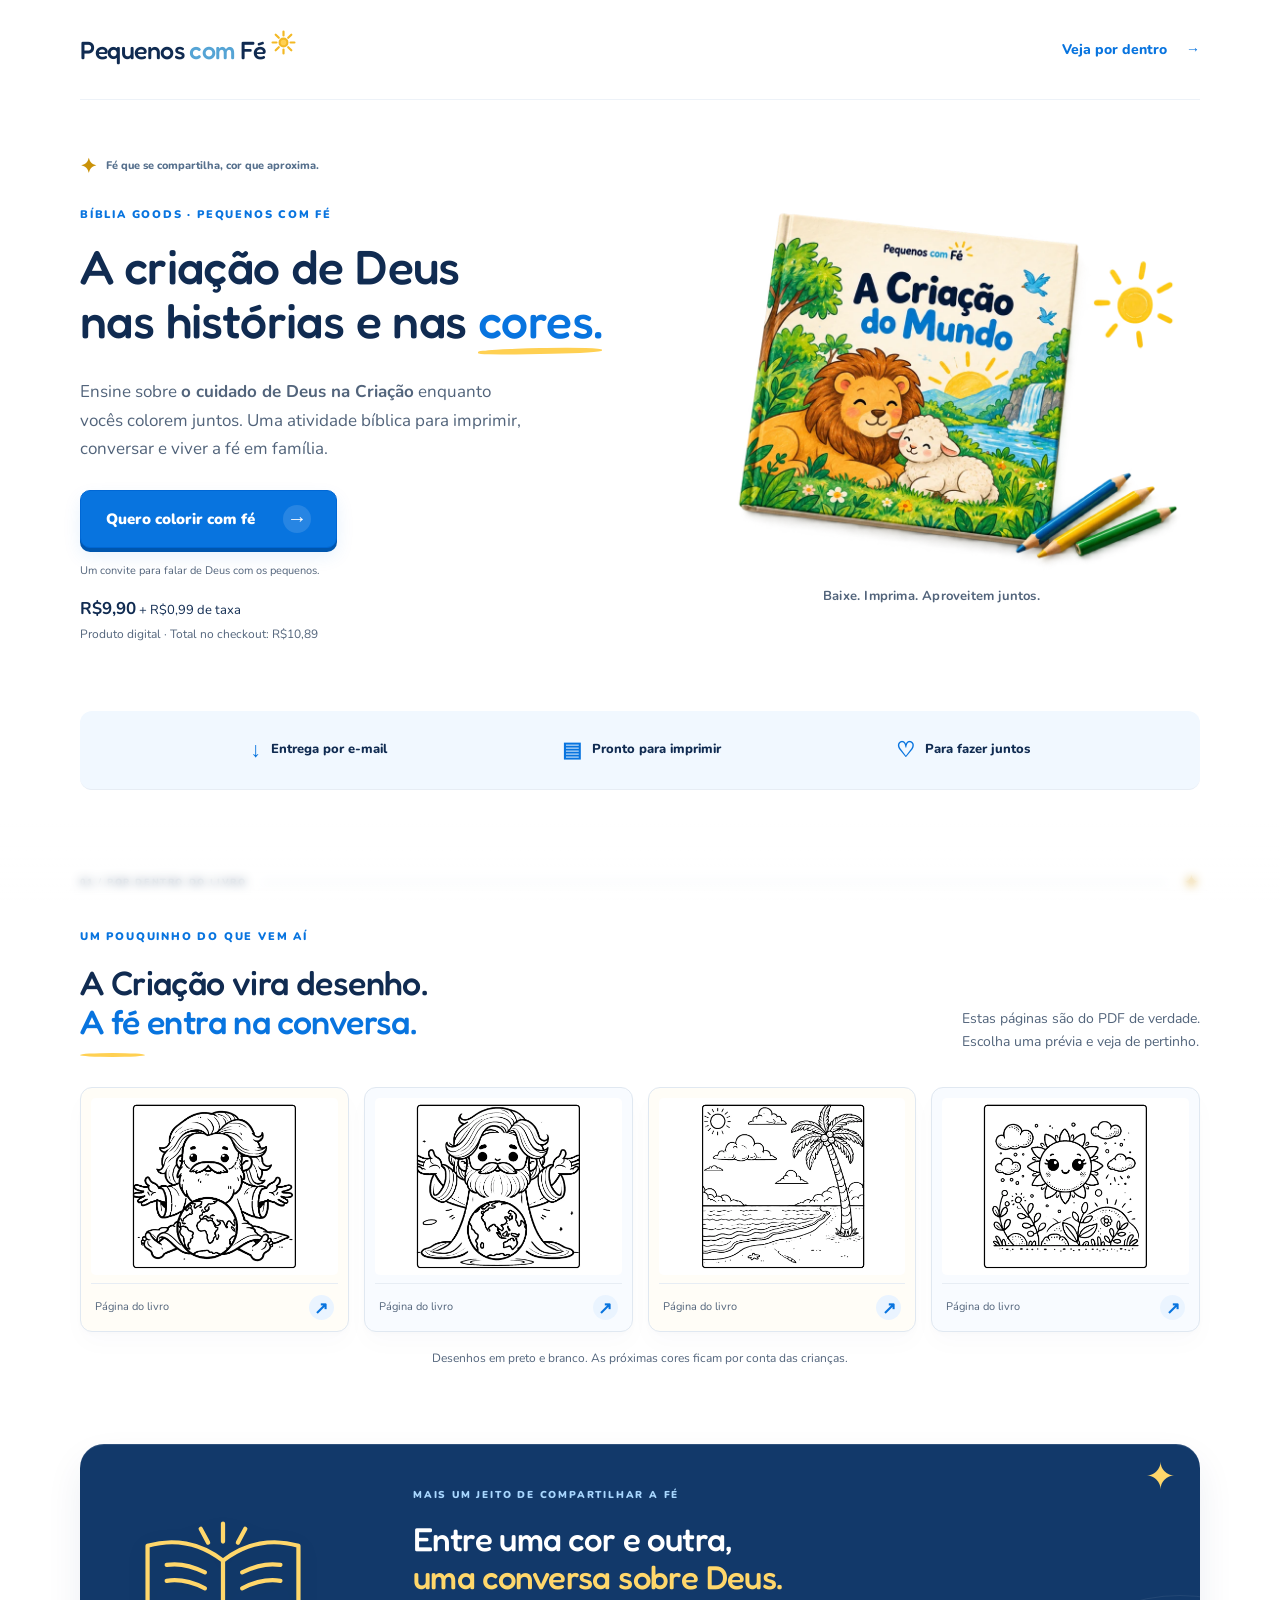
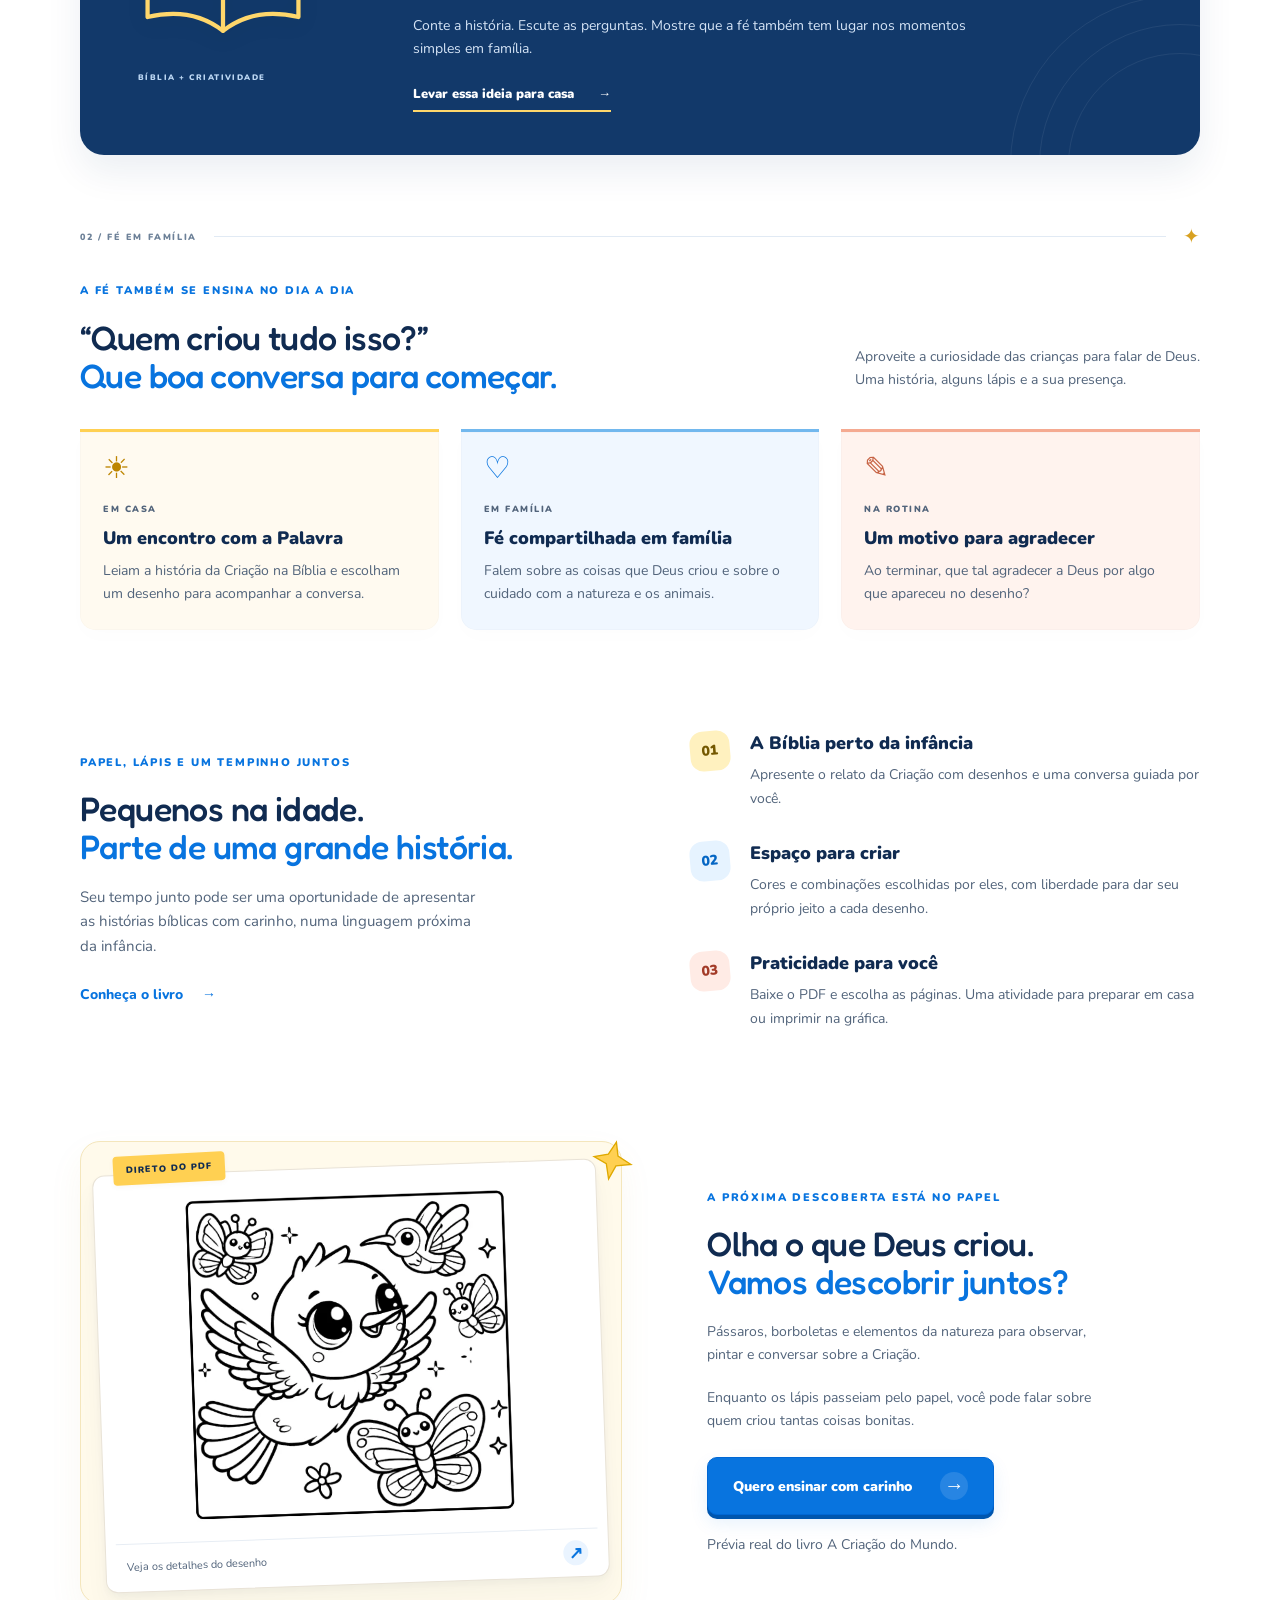
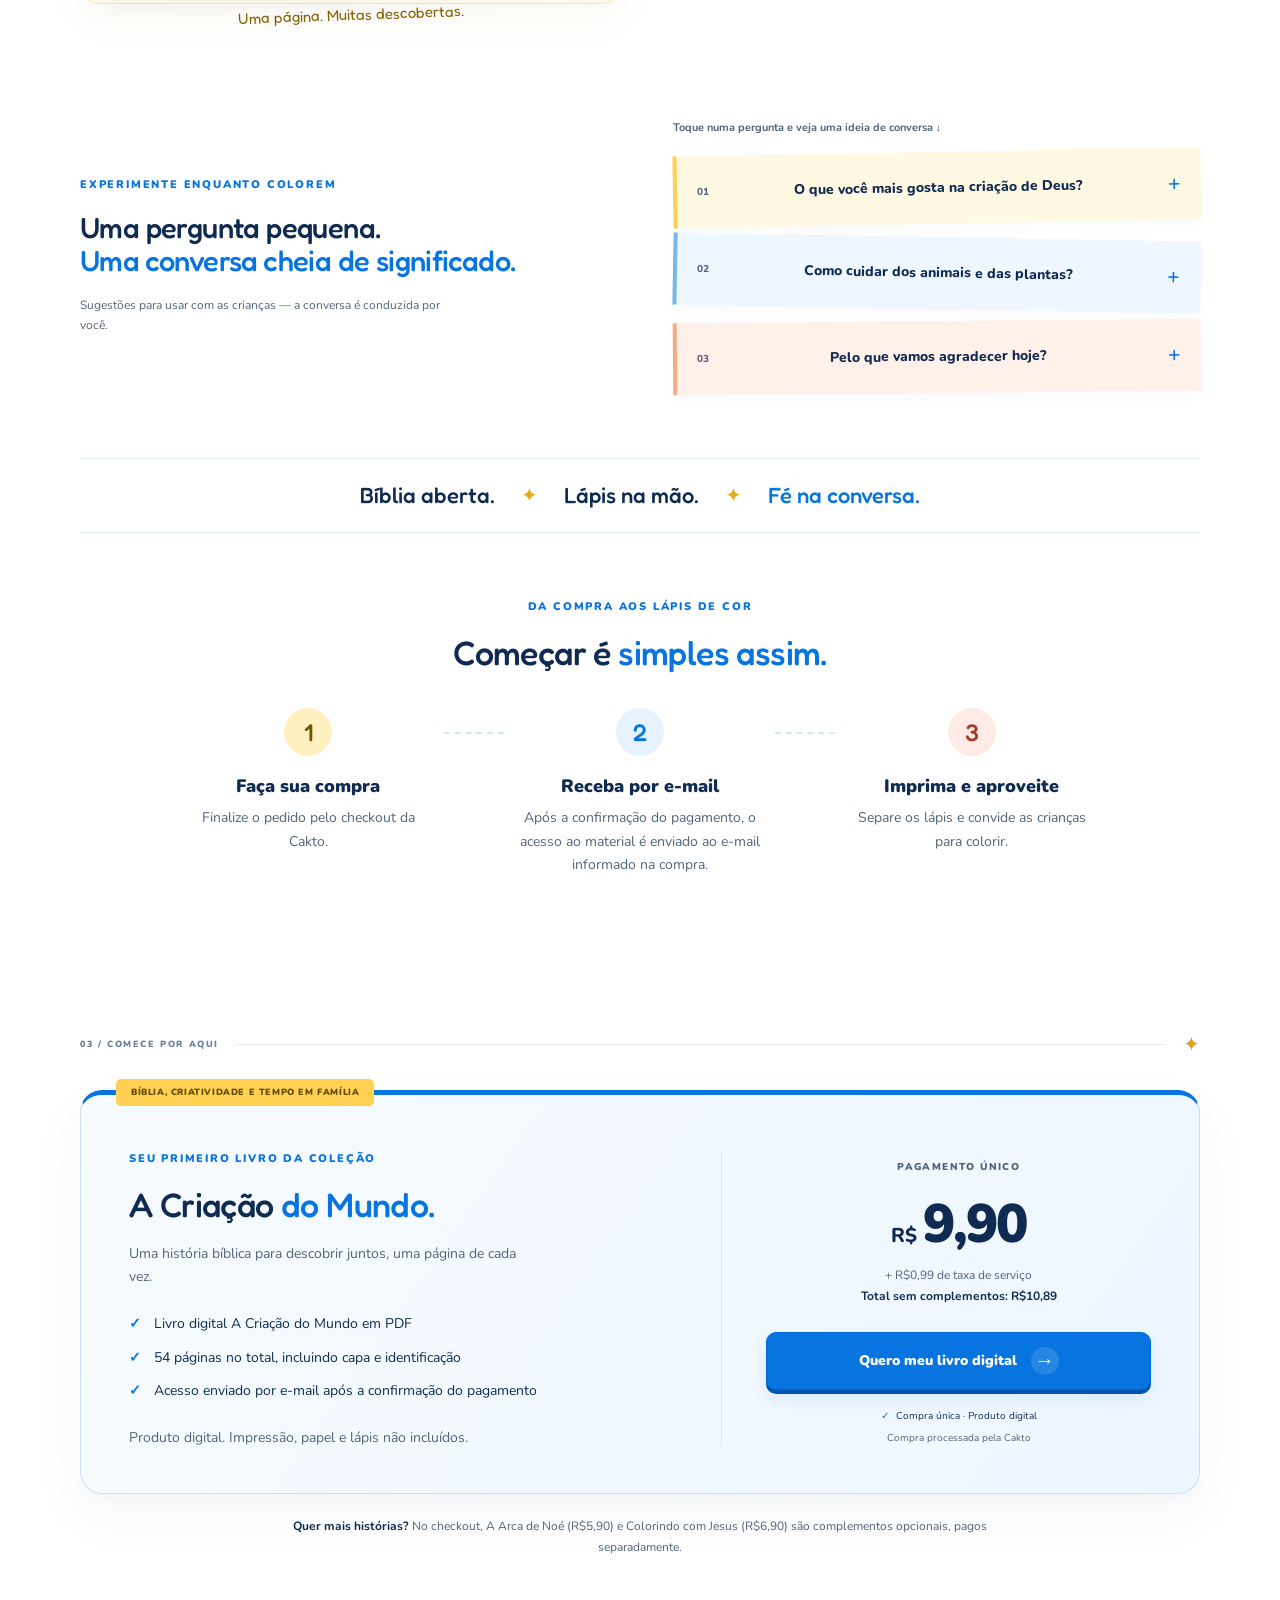
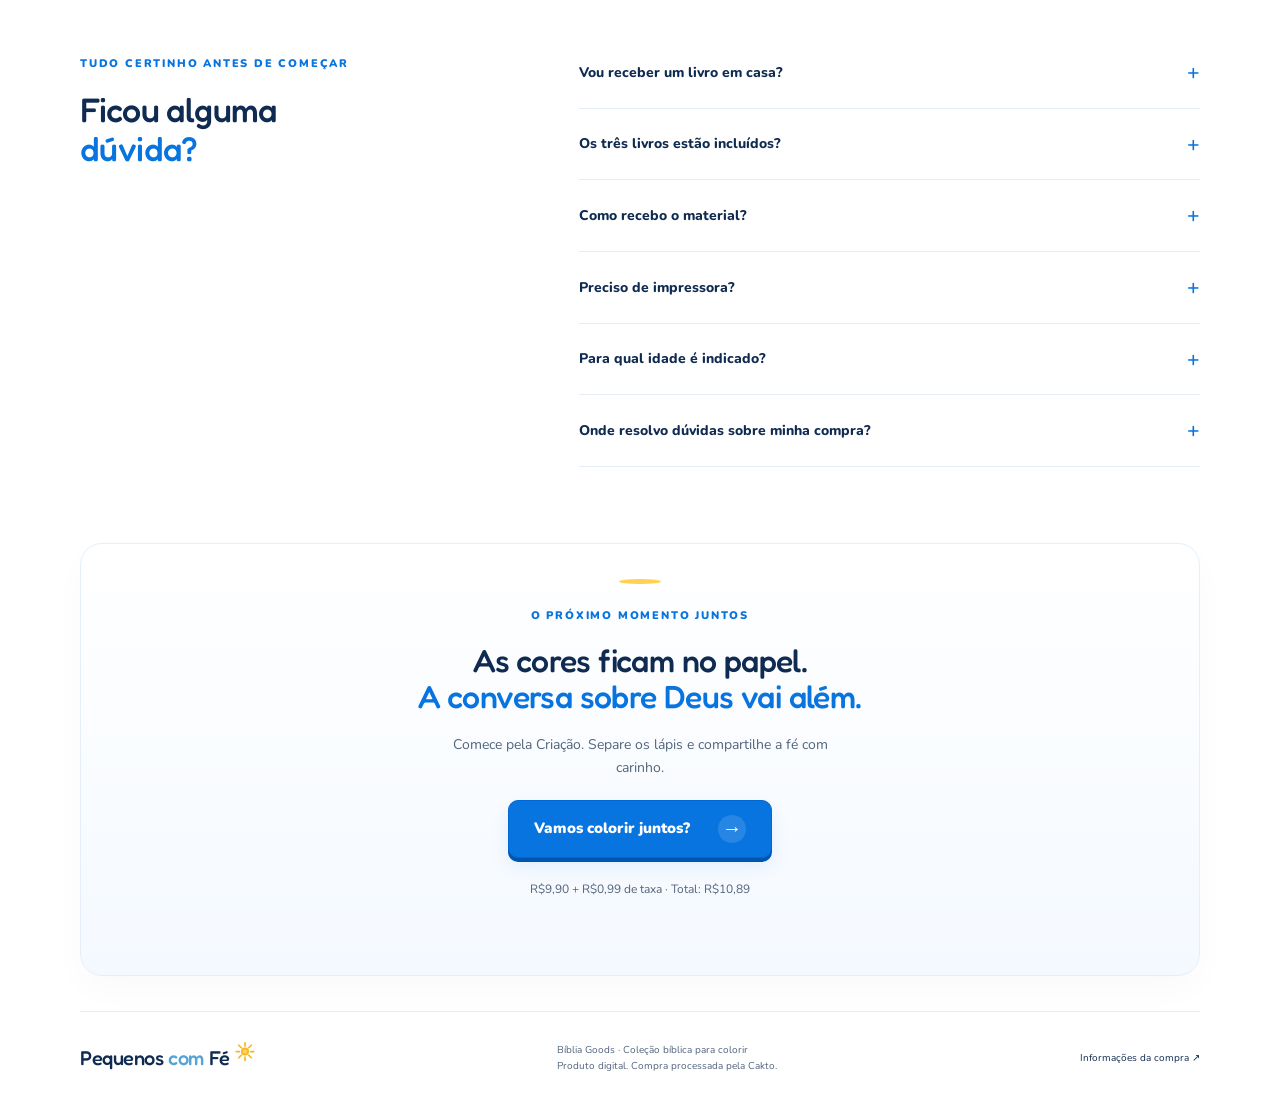
==== index.html @ 70a460f3 "Clarify email delivery after payment in benefits, process and FAQ" ====
<!doctype html>
<html lang="pt-BR"><head><meta charset="utf-8"><meta name="viewport" content="width=device-width,initial-scale=1"><title>Pequenos com Fé | Bíblia Goods para colorir</title><meta name="description" content="Conheça A Criação do Mundo: livro bíblico digital para imprimir e colorir com as crianças. Veja páginas reais do PDF."><meta name="theme-color" content="#ffffff"><link rel="preconnect" href="https://fonts.googleapis.com"><link rel="preconnect" href="https://fonts.gstatic.com" crossorigin><link href="https://fonts.googleapis.com/css2?family=Fredoka:wght@500;600&family=Nunito:wght@400;600;700;800;900&display=swap" rel="stylesheet"><link rel="stylesheet" href="style.css"></head>
<body id="inicio"><header class="wrap header"><a class="brand" href="#inicio" aria-label="Pequenos com Fé, início">Pequenos <span>com</span> Fé<svg aria-hidden="true" viewBox="0 0 32 32"><path d="M16 2v5m0 18v5M2 16h5m18 0h5M6 6l4 4m12 12 4 4M6 26l4-4M22 10l4-4"/><circle cx="16" cy="16" r="5"/></svg></a><a class="nav-link" href="#previas">Veja por dentro <span aria-hidden="true">→</span></a></header>
<div class="scroll-progress" aria-hidden="true"><span></span></div><main><section class="wrap hero" aria-labelledby="hero-title"><div class="hero-copy"><div class="hero-signature"><span aria-hidden="true">✦</span> Fé que se compartilha, cor que aproxima.</div><p class="eyebrow">BÍBLIA GOODS · PEQUENOS COM FÉ</p><h1 id="hero-title">A criação de Deus<br class="desktop-break"> nas histórias e nas <span class="underline">cores.</span></h1><p class="lead">Ensine sobre <strong>o cuidado de Deus na Criação</strong> enquanto vocês colorem juntos. Uma atividade bíblica para imprimir, conversar e viver a fé em família.</p></div><figure class="hero-art"><img src="assets/hero-book.webp" alt="Mockup ilustrativo de A Criação do Mundo, com sol e lápis de cor" width="1200" height="800" fetchpriority="high"><figcaption>Baixe. Imprima. Aproveitem juntos.</figcaption></figure><div class="hero-action"><a class="button checkout " href="https://pay.cakto.com.br/322xcgf_1241371">Quero colorir com fé<span aria-hidden="true">→</span></a><p class="cta-support">Um convite para falar de Deus com os pequenos.</p><p class="price-note"><strong>R$9,90</strong> + R$0,99 de taxa</p><p class="small">Produto digital · Total no checkout: R$10,89</p></div></section>
<div class="wrap reassurance"><span><b aria-hidden="true">↓</b> Entrega por e-mail</span><span><b aria-hidden="true">▤</b> Pronto para imprimir</span><span><b aria-hidden="true">♡</b> Para fazer juntos</span></div>
<section class="wrap section previews" id="previas"><div class="chapter-mark" aria-hidden="true"><span>01 / POR DENTRO DO LIVRO</span><i></i><b>✦</b></div><div class="section-heading"><div><p class="eyebrow">UM POUQUINHO DO QUE VEM AÍ</p><h2>A Criação vira desenho.<br><span>A fé entra na conversa.</span></h2></div><p>Estas páginas são do PDF de verdade.<br>Escolha uma prévia e veja de pertinho.</p></div><div class="gallery"><button class="preview" data-image="assets/preview-0.webp" aria-label="Ampliar prévia 1"><img src="assets/preview-0.webp" alt="Desenho para colorir, prévia real 1 do livro A Criação do Mundo" width="953" height="681" loading="lazy"><span>Página do livro <b aria-hidden="true">↗</b></span></button><button class="preview" data-image="assets/preview-1.webp" aria-label="Ampliar prévia 2"><img src="assets/preview-1.webp" alt="Desenho para colorir, prévia real 2 do livro A Criação do Mundo" width="953" height="681" loading="lazy"><span>Página do livro <b aria-hidden="true">↗</b></span></button><button class="preview" data-image="assets/preview-2.webp" aria-label="Ampliar prévia 3"><img src="assets/preview-2.webp" alt="Desenho para colorir, prévia real 3 do livro A Criação do Mundo" width="953" height="681" loading="lazy"><span>Página do livro <b aria-hidden="true">↗</b></span></button><button class="preview" data-image="assets/preview-3.webp" aria-label="Ampliar prévia 4"><img src="assets/preview-3.webp" alt="Desenho para colorir, prévia real 4 do livro A Criação do Mundo" width="953" height="681" loading="lazy"><span>Página do livro <b aria-hidden="true">↗</b></span></button></div><p class="small preview-note">Desenhos em preto e branco. As próximas cores ficam por conta das crianças.</p></section>
<section class="faith-pause wrap" aria-labelledby="faith-title"><span class="faith-orbit" aria-hidden="true"></span><div class="faith-symbol" aria-hidden="true"><svg viewBox="0 0 160 130"><path d="M80 109C57 91 30 91 9 96V29c24-7 49-3 71 14 22-17 47-21 71-14v67c-21-5-48-5-71 13Z"/><path d="M80 43v66M27 47c12-2 24 1 36 7M27 62c12-2 24 1 36 7M98 54c12-6 24-9 36-7M98 69c12-6 24-9 36-7M80 8v17M59 13l7 13M101 13l-7 13"/></svg><span>BÍBLIA + CRIATIVIDADE</span></div><div><p class="eyebrow">MAIS UM JEITO DE COMPARTILHAR A FÉ</p><h2 id="faith-title">Entre uma cor e outra,<br><span>uma conversa sobre Deus.</span></h2><p>Conte a história. Escute as perguntas. Mostre que a fé também tem lugar nos momentos simples em família.</p><a href="#oferta" class="faith-link">Levar essa ideia para casa <span aria-hidden="true">→</span></a></div><span class="faith-spark" aria-hidden="true">✦</span></section><section class="wrap section moments"><div class="chapter-mark" aria-hidden="true"><span>02 / FÉ EM FAMÍLIA</span><i></i><b>✦</b></div><div class="section-heading"><div><p class="eyebrow">A FÉ TAMBÉM SE ENSINA NO DIA A DIA</p><h2>“Quem criou tudo isso?”<br><span>Que boa conversa para começar.</span></h2></div><p>Aproveite a curiosidade das crianças para falar de Deus.<br>Uma história, alguns lápis e a sua presença.</p></div><div class="moment-grid"><article><span class="moment-icon" aria-hidden="true">☀</span><p class="moment-label">EM CASA</p><h3>Um encontro com a Palavra</h3><p>Leiam a história da Criação na Bíblia e escolham um desenho para acompanhar a conversa.</p></article><article><span class="moment-icon" aria-hidden="true">♡</span><p class="moment-label">EM FAMÍLIA</p><h3>Fé compartilhada em família</h3><p>Falem sobre as coisas que Deus criou e sobre o cuidado com a natureza e os animais.</p></article><article><span class="moment-icon" aria-hidden="true">✎</span><p class="moment-label">NA ROTINA</p><h3>Um motivo para agradecer</h3><p>Ao terminar, que tal agradecer a Deus por algo que apareceu no desenho?</p></article></div></section><section class="wrap section family"><div class="family-copy"><p class="eyebrow">PAPEL, LÁPIS E UM TEMPINHO JUNTOS</p><h2>Pequenos na idade.<br><span>Parte de uma grande história.</span></h2><p>Seu tempo junto pode ser uma oportunidade de apresentar as histórias bíblicas com carinho, numa linguagem próxima da infância.</p><a class="text-link" href="#oferta">Conheça o livro <span aria-hidden="true">→</span></a></div><div class="benefits"><article><span class="number yellow">01</span><div><h3>A Bíblia perto da infância</h3><p>Apresente o relato da Criação com desenhos e uma conversa guiada por você.</p></div></article><article><span class="number blue">02</span><div><h3>Espaço para criar</h3><p>Cores e combinações escolhidas por eles, com liberdade para dar seu próprio jeito a cada desenho.</p></div></article><article><span class="number coral">03</span><div><h3>Praticidade para você</h3><p>Baixe o PDF e escolha as páginas. Uma atividade para preparar em casa ou imprimir na gráfica.</p></div></article></div></section>
<section class="wrap section discovery"><div class="discovery-art"><span class="art-caption" aria-hidden="true">Uma página. Muitas descobertas.</span><span class="paper-label">DIRETO DO PDF</span><button class="preview feature-preview" data-image="assets/preview-feature.webp" aria-label="Ampliar prévia dos pássaros"><img src="assets/preview-feature.webp" alt="Página real do livro com pássaros e borboletas para colorir" width="775" height="553" loading="lazy"><span>Veja os detalhes do desenho <b aria-hidden="true">↗</b></span></button><svg class="drawn-star" viewBox="0 0 48 48" aria-hidden="true"><path d="m24 3 5 15 16 6-16 5-5 16-6-16-15-5 15-6Z"/></svg></div><div class="discovery-copy"><p class="eyebrow">A PRÓXIMA DESCOBERTA ESTÁ NO PAPEL</p><h2>Olha o que Deus criou.<br><span>Vamos descobrir juntos?</span></h2><p>Pássaros, borboletas e elementos da natureza para observar, pintar e conversar sobre a Criação.</p><p>Enquanto os lápis passeiam pelo papel, você pode falar sobre quem criou tantas coisas bonitas.</p><a class="button" href="#oferta">Quero ensinar com carinho <span aria-hidden="true">→</span></a><p class="small">Prévia real do livro A Criação do Mundo.</p></div></section><aside class="conversation wrap"><div><p class="eyebrow">EXPERIMENTE ENQUANTO COLOREM</p><h2>Uma pergunta pequena.<br><span>Uma conversa cheia de significado.</span></h2><p>Sugestões para usar com as crianças — a conversa é conduzida por você.</p></div><div class="question-notes"><p class="question-invite">Toque numa pergunta e veja uma ideia de conversa ↓</p><details class="question-card"><summary><span>01</span> O que você mais gosta na criação de Deus?</summary><p>Convide a criança a encontrar algo no desenho e contar por que gostou. Você também pode compartilhar a sua resposta.</p></details><details class="question-card"><summary><span>02</span> Como cuidar dos animais e das plantas?</summary><p>Pensem juntos em um cuidado simples: regar uma planta, respeitar os animais ou manter um lugar limpo.</p></details><details class="question-card"><summary><span>03</span> Pelo que vamos agradecer hoje?</summary><p>Cada um pode escolher algo pelo qual é grato. Se fizer parte da rotina da família, terminem com uma oração.</p></details></div></aside><div class="wrap story-ribbon" aria-label="Bíblia, cor e conexão"><span>Bíblia aberta.</span><i aria-hidden="true">✦</i><span>Lápis na mão.</span><i aria-hidden="true">✦</i><strong>Fé na conversa.</strong></div><section class="wrap section how"><div class="center-title"><p class="eyebrow">DA COMPRA AOS LÁPIS DE COR</p><h2>Começar é <span>simples assim.</span></h2></div><div class="steps"><article><span>1</span><h3>Faça sua compra</h3><p>Finalize o pedido pelo checkout da Cakto.</p></article><article><span>2</span><h3>Receba por e-mail</h3><p>Após a confirmação do pagamento, o acesso ao material é enviado ao e-mail informado na compra.</p></article><article><span>3</span><h3>Imprima e aproveite</h3><p>Separe os lápis e convide as crianças para colorir.</p></article></div></section>
<section class="wrap section" id="oferta"><div class="chapter-mark" aria-hidden="true"><span>03 / COMECE POR AQUI</span><i></i><b>✦</b></div><div class="offer"><div class="offer-content"><span class="offer-tab">BÍBLIA, CRIATIVIDADE E TEMPO EM FAMÍLIA</span><p class="eyebrow">SEU PRIMEIRO LIVRO DA COLEÇÃO</p><h2>A Criação <span>do Mundo.</span></h2><p>Uma história bíblica para descobrir juntos, uma página de cada vez.</p><ul class="includes"><li>Livro digital A Criação do Mundo em PDF</li><li>54 páginas no total, incluindo capa e identificação</li><li>Acesso enviado por e-mail após a confirmação do pagamento</li></ul><p class="digital-note">Produto digital. Impressão, papel e lápis não incluídos.</p></div><div class="offer-purchase"><span class="offer-label">PAGAMENTO ÚNICO</span><p class="offer-price">R$ <strong>9,90</strong></p><p class="fee">+ R$0,99 de taxa de serviço<br><b>Total sem complementos: R$10,89</b></p><a class="button checkout " href="https://pay.cakto.com.br/322xcgf_1241371">Quero meu livro digital<span aria-hidden="true">→</span></a><p class="purchase-reassurance"><span aria-hidden="true">✓</span> Compra única · Produto digital</p><p class="small">Compra processada pela Cakto</p></div></div><p class="optional"><strong>Quer mais histórias?</strong> No checkout, A Arca de Noé (R$5,90) e Colorindo com Jesus (R$6,90) são complementos opcionais, pagos separadamente.</p></section>
<section class="wrap section faq"><div class="faq-heading"><p class="eyebrow">TUDO CERTINHO ANTES DE COMEÇAR</p><h2>Ficou alguma <span>dúvida?</span></h2></div><div class="questions"><details><summary>Vou receber um livro em casa?</summary><p>Não. É um produto digital para baixar e imprimir. Não há envio de livro físico nem de materiais de pintura.</p></details><details><summary>Os três livros estão incluídos?</summary><p>O valor de R$9,90 corresponde somente a A Criação do Mundo. Noé e Colorindo com Jesus são complementos opcionais pagos separadamente. O checkout também acrescenta R$0,99 de taxa de serviço.</p></details><details><summary>Como recebo o material?</summary><p>Após a confirmação do pagamento, você recebe o acesso ao material no e-mail informado na compra. Confira também as pastas de spam e promoções. No arquivo de entrega, há um botão e um link copiável para acessar a pasta do livro.</p></details><details><summary>Preciso de impressora?</summary><p>Para colorir no papel, você precisa imprimir em casa ou em uma gráfica. A impressão não está incluída. Confira a prévia de impressão antes de imprimir todas as páginas.</p></details><details><summary>Para qual idade é indicado?</summary><p>A proposta é fazer a atividade com as crianças, com acompanhamento de um adulto. Veja as prévias e escolha os desenhos de acordo com o interesse e a habilidade de cada criança.</p></details><details><summary>Onde resolvo dúvidas sobre minha compra?</summary><p>Consulte os dados de atendimento do vendedor no checkout e nas informações da sua compra na Cakto.</p></details></div></section>
<section class="wrap closing"><p class="eyebrow">O PRÓXIMO MOMENTO JUNTOS</p><h2>As cores ficam no papel.<br><span>A conversa sobre Deus vai além.</span></h2><p>Comece pela Criação. Separe os lápis e compartilhe a fé com carinho.</p><a class="button checkout " href="https://pay.cakto.com.br/322xcgf_1241371">Vamos colorir juntos?<span aria-hidden="true">→</span></a><p class="small">R$9,90 + R$0,99 de taxa · Total: R$10,89</p></section></main>
<footer class="wrap footer"><a class="brand" href="#inicio" aria-label="Pequenos com Fé, início">Pequenos <span>com</span> Fé<svg aria-hidden="true" viewBox="0 0 32 32"><path d="M16 2v5m0 18v5M2 16h5m18 0h5M6 6l4 4m12 12 4 4M6 26l4-4M22 10l4-4"/><circle cx="16" cy="16" r="5"/></svg></a><p>Bíblia Goods · Coleção bíblica para colorir<br>Produto digital. Compra processada pela Cakto.</p><a href="https://pay.cakto.com.br/322xcgf_1241371">Informações da compra ↗</a></footer>
<div class="scroll-mist" aria-hidden="true"></div><dialog aria-label="Página do livro ampliada"><button class="close" aria-label="Fechar prévia">✕</button><img alt="Prévia ampliada do livro"></dialog><script src="app.js"></script></body></html>
---- style.css ----
:root{--ink:#102b51;--blue:#0874df;--muted:#52647b;--yellow:#ffd052;--line:#e7edf4;--soft:#f2f8ff}*{box-sizing:border-box}html{scroll-behavior:smooth;scroll-padding-top:28px}body{margin:0;background:#fff;color:var(--ink);font:16px/1.65 'Nunito',sans-serif;-webkit-font-smoothing:antialiased}a{color:inherit;text-decoration:none}button{font:inherit}img{max-width:100%;height:auto;display:block}.wrap{width:min(1120px,calc(100% - 64px));margin-inline:auto}.header{min-height:100px;display:flex;justify-content:space-between;align-items:center;gap:24px}.brand{display:inline-flex;align-items:center;gap:5px;white-space:nowrap;font:500 25px/1.2 'Fredoka',sans-serif;letter-spacing:-.5px}.brand span{color:#55a4d5}.brand svg{width:25px;height:25px;fill:#ffd052;stroke:#f3b925;stroke-width:2.8;stroke-linecap:round;margin-left:0;transform:translateY(-7px)}.nav-link,.text-link{color:var(--blue);font-weight:800;font-size:14px}.nav-link span,.text-link span{margin-left:15px}.hero{display:grid;grid-template-columns:1fr 1fr;column-gap:36px;padding:50px 0 66px;align-items:center}.hero-copy{grid-column:1;grid-row:1;align-self:end}.eyebrow{font-size:11px;letter-spacing:1.8px;font-weight:900;color:var(--blue);margin:0 0 18px}h1,h2,h3,p{margin-top:0}h1,h2{font-family:'Fredoka',sans-serif;font-weight:500;letter-spacing:-.6px;line-height:1.13}h1{font-size:48px;margin-bottom:24px;max-width:535px}h1 .underline{display:inline-block;position:relative;color:var(--blue);white-space:nowrap;padding-bottom:6px}h1 .underline:after{content:'';position:absolute;height:6px;background:var(--yellow);bottom:0;left:0;right:0;border-radius:50% 45% 40% 30%;transform:rotate(-1deg)}h2{font-size:34px;margin-bottom:18px}h2 span{color:var(--blue)}h3{font-size:18px;font-weight:900;line-height:1.35;margin-bottom:8px}p{color:var(--muted);margin-bottom:20px}.lead{font-size:17px;max-width:450px;line-height:1.7;margin-bottom:26px}.lead strong{font-weight:700}.hero-action{grid-column:1;grid-row:2;align-self:start}.hero-art{grid-column:2;grid-row:1 / span 2;margin:0 -25px 0 -20px;align-self:center}.hero-art img{width:100%;height:auto;aspect-ratio:3/2;object-fit:contain}.hero-art figcaption{text-align:center;font-size:13px;color:var(--muted);margin-top:8px}.button{display:inline-flex;justify-content:center;align-items:center;gap:28px;min-height:54px;background:var(--blue);color:#fff;border:0;border-radius:10px;padding:14px 25px;font-size:15px;font-weight:900;line-height:1.5;transition:background .2s,transform .2s;box-shadow:0 4px 0 #005dbd}.button:hover{background:#0063c8;transform:translateY(-1px)}.button span{font-size:23px;line-height:1;font-weight:700}.price-note{font-size:13px;color:var(--ink);margin:21px 0 2px}.price-note strong{font-size:17px}.small{font-size:12px;color:var(--muted);line-height:1.6}.hero-action .small{margin-bottom:0}.reassurance{display:flex;justify-content:space-evenly;gap:20px;padding:22px 0;border-top:1px solid var(--line);border-bottom:1px solid var(--line);font-size:13px;font-weight:800}.reassurance span{display:flex;align-items:center;gap:10px}.reassurance b{color:var(--blue);font-size:21px;font-weight:600}.section{padding-block:76px}.section-heading{display:flex;justify-content:space-between;gap:40px;align-items:end;margin-bottom:30px}.section-heading h2{margin-bottom:0}.section-heading>p{font-size:14px;margin:0 0 4px}.gallery{display:grid;grid-template-columns:repeat(4,minmax(0,1fr));gap:18px}.preview{display:block;min-width:0;padding:10px 10px 0;border:1px solid #e1e8f0;border-radius:12px;background:#fff;cursor:pointer;text-align:left;transition:transform .2s,border-color .2s}.preview:hover{border-color:#86bdf4;transform:translateY(-4px)}.preview img{width:100%;aspect-ratio:953/681;object-fit:contain}.preview>span{display:flex;align-items:center;justify-content:space-between;padding:11px 4px;border-top:1px solid var(--line);font-size:11px;color:var(--muted);margin-top:8px}.preview b{color:var(--blue);font-size:17px}.preview-note{text-align:center;margin:17px 0 0}.family{display:grid;grid-template-columns:1fr 1fr;gap:100px;padding-top:25px;align-items:center}.family-copy>p:not(.eyebrow){font-size:15px;max-width:400px}.text-link{display:inline-block;margin-top:4px}.benefits article{display:flex;gap:20px;margin-bottom:30px}.benefits article:last-child{margin:0}.benefits p{font-size:14px;margin-bottom:0;line-height:1.7}.number{flex:0 0 40px;height:40px;display:grid;place-items:center;border-radius:13px;font-size:14px;font-weight:900;transform:rotate(-5deg)}.yellow{background:#fff1bf;color:#745800}.blue{background:#e6f3ff;color:#0566c4}.coral{background:#ffebe5;color:#a33b28}.how{padding-top:50px}.center-title{text-align:center}.steps{display:grid;grid-template-columns:repeat(3,1fr);gap:65px;margin:36px auto 0;max-width:930px}.steps article{position:relative;text-align:center}.steps article:not(:last-child):after{content:'';position:absolute;width:60px;border-top:2px dashed #d4e5f7;top:24px;left:calc(100% + 2px)}.steps span{display:grid;place-items:center;width:48px;height:48px;margin:0 auto 18px;border-radius:50%;background:#fff1bf;color:#725800;font:500 24px 'Fredoka',sans-serif}.steps article:nth-child(2) span{background:#e6f3ff;color:var(--blue)}.steps article:nth-child(3) span{background:#ffebe5;color:#a33b28}.steps p{font-size:14px;max-width:245px;margin:0 auto}.offer{display:grid;grid-template-columns:1.25fr 1fr;gap:55px;border:1px solid #dbeafa;background:var(--soft);border-radius:22px;padding:44px 48px;align-items:center}.offer-content>p:not(.eyebrow){max-width:410px;font-size:14px}.includes{list-style:none;padding:0;margin:24px 0;font-size:14px}.includes li{padding-left:25px;position:relative;margin:10px 0}.includes li:before{content:'✓';position:absolute;left:0;top:0;color:var(--blue);font-weight:900}.offer-content .digital-note{font-size:11px;margin:0}.offer-purchase{border-left:1px solid #d7e5f5;padding-left:44px;text-align:center}.offer-label{font-size:10px;letter-spacing:1.4px;font-weight:900;color:var(--muted)}.offer-price{font-size:20px;line-height:1.15;margin:14px 0 10px;color:var(--ink);font-weight:800}.offer-price strong{font-size:54px;font-weight:900;letter-spacing:-2px}.fee{font-size:12px;line-height:1.8;margin-bottom:24px}.fee b{color:var(--ink)}.offer-purchase .button{width:100%;font-size:14px;padding-inline:18px;gap:14px}.offer-purchase .small{margin:15px 0 0;font-size:10px}.optional{font-size:12px;text-align:center;max-width:770px;margin:22px auto 0;line-height:1.8}.optional strong{color:var(--ink)}.faq{display:grid;grid-template-columns:.8fr 1.2fr;gap:85px;padding-top:20px}.faq h2{max-width:300px}details{border-bottom:1px solid var(--line);padding:18px 0}details:first-child{padding-top:0}summary{cursor:pointer;list-style:none;display:flex;align-items:center;justify-content:space-between;gap:15px;font-size:14px;font-weight:800}summary::-webkit-details-marker{display:none}summary:after{content:'+';color:var(--blue);font-size:21px;font-weight:600}details[open] summary:after{content:'−'}details p{font-size:13px;line-height:1.8;margin:12px 24px 0 0}.closing{text-align:center;padding-block:40px 76px}.closing h2{font-size:32px}.closing>p:not(.eyebrow):not(.small){font-size:14px}.closing .small{margin:22px 0 0}.footer{border-top:1px solid var(--line);display:flex;align-items:center;justify-content:space-between;gap:30px;padding-block:30px}.footer .brand{font-size:20px}.footer .brand svg{width:20px}.footer p,.footer>a:last-child{font-size:10px;margin-bottom:0}.mobile-bar{display:none}dialog{width:min(920px,92vw);max-height:92vh;border:0;border-radius:15px;padding:44px 18px 18px;box-shadow:0 20px 80px #102b5126}dialog::backdrop{background:#102b51bf}dialog img{width:100%;max-height:78vh;object-fit:contain}.close{position:absolute;right:10px;top:6px;width:34px;height:34px;border:0;background:white;color:var(--ink);font-size:22px;cursor:pointer;border-radius:50%}:focus-visible{outline:3px solid #dd9c00;outline-offset:5px}section[id]{scroll-margin-top:20px}
@media(min-width:1200px){.hero{min-height:530px}}
@media(max-width:950px){h1{font-size:40px}.hero{column-gap:25px}.hero-art{margin-inline:-15px}.family{gap:45px}.offer{padding:30px;gap:30px}.offer-purchase{padding-left:28px}.faq{gap:40px}.brand{font-size:23px}}
@media(max-width:680px){.wrap{width:calc(100% - 40px)}.header{min-height:78px;gap:15px}.brand{font-size:21px;gap:4px}.brand svg{width:20px;height:20px}.nav-link{font-size:11px;white-space:nowrap}.nav-link span{margin-left:5px}.hero{grid-template-columns:1fr;padding:25px 0 34px;gap:0;text-align:center;min-height:0}.hero-copy{grid-column:1;grid-row:1;align-self:auto}.eyebrow{font-size:9px;letter-spacing:1.3px;margin-bottom:14px}h1{font-size:clamp(30px,8.2vw,38px);line-height:1.15;letter-spacing:-.5px;max-width:440px;margin:0 auto 18px}.desktop-break{display:none}.lead{font-size:14px;max-width:345px;line-height:1.7;margin:0 auto 6px}.hero-art{grid-column:1;grid-row:2;margin:0 auto;width:100%;max-width:400px}.hero-art img{width:100%;aspect-ratio:3/2;object-fit:contain}.hero-art figcaption{font-size:11px;margin-top:0}.hero-action{grid-column:1;grid-row:3;margin:22px auto 0;width:100%;max-width:360px}.button{min-height:51px;font-size:14px;padding:13px 22px}.hero-action .button{width:100%}.price-note{margin-top:18px;font-size:12px}.price-note strong{font-size:15px}.hero-action .small{font-size:10px}.reassurance{gap:8px;padding-block:16px;font-size:10px}.reassurance span{display:flex;flex-direction:column;gap:1px;text-align:center;flex:1}.reassurance b{font-size:18px}.section{padding-block:48px}h2{font-size:29px;line-height:1.17;letter-spacing:-.3px}h3{font-size:16px}.section-heading{display:block;margin-bottom:24px}.section-heading>p{font-size:13px;margin-top:16px}.section-heading>p br{display:none}.gallery{grid-template-columns:repeat(2,minmax(0,1fr));gap:12px}.preview{padding:6px 6px 0;border-radius:9px}.preview>span{font-size:10px;padding:8px 2px;margin-top:4px}.preview-note{font-size:10px}.family{grid-template-columns:1fr;gap:30px;padding-top:12px}.family-copy>p:not(.eyebrow){font-size:14px}.benefits article{gap:16px;margin-bottom:25px}.benefits p{font-size:13px}.number{flex-basis:36px;height:36px;font-size:12px;border-radius:11px}.how{padding-top:25px}.center-title{text-align:left}.steps{grid-template-columns:1fr;gap:26px;margin-top:28px}.steps article{text-align:left;display:grid;grid-template-columns:40px 1fr;column-gap:16px}.steps span{grid-row:span 2;width:38px;height:38px;font-size:21px;margin:0}.steps p{max-width:none;margin:0;font-size:13px}.steps article:not(:last-child):after{display:none}.offer{grid-template-columns:1fr;padding:27px 23px;gap:25px;border-radius:16px}.offer h2{font-size:30px}.offer-content>p:not(.eyebrow){font-size:13px}.includes{font-size:12px;margin-block:19px}.offer-content .digital-note{font-size:10px}.offer-purchase{border-left:0;border-top:1px solid #d7e5f5;padding:25px 0 0}.offer-price strong{font-size:49px}.offer-purchase .button{max-width:340px}.optional{text-align:left;font-size:11px;margin-top:18px}.faq{grid-template-columns:1fr;gap:12px;padding-top:6px}.faq h2{max-width:none}.faq summary{font-size:13px}details p{font-size:12px}.closing{padding:20px 0 48px}.closing h2{font-size:27px}.closing .eyebrow{font-size:9px}.closing .small{font-size:10px}.footer{flex-wrap:wrap;gap:18px;padding:25px 0 115px}.footer .brand{width:100%;font-size:21px}.footer p{max-width:210px;font-size:10px}.footer>a:last-child{font-size:10px}.mobile-bar{display:flex;position:fixed;bottom:0;left:0;right:0;padding:12px 20px max(12px,env(safe-area-inset-bottom));background:#fff;border-top:1px solid var(--line);align-items:center;justify-content:space-between;gap:18px;z-index:10;box-shadow:0 -4px 20px #102b5107;transform:translateY(110%);transition:transform .25s}.mobile-bar.visible{transform:translateY(0)}.mobile-bar strong{font-size:17px;display:block;line-height:1.3}.mobile-bar small{display:block;font-size:9px;color:var(--muted);margin-top:3px}.mobile-bar .button{font-size:12px;min-height:43px;padding:10px 18px;gap:15px;box-shadow:none}dialog{padding:42px 10px 12px}.close{font-size:20px}}
@media(max-width:360px){.wrap{width:calc(100% - 32px)}.brand{font-size:18px}.nav-link{font-size:10px}h1{font-size:30px}.mobile-bar{padding-inline:16px;gap:10px}.mobile-bar .button{padding-inline:13px}}
@media(prefers-reduced-motion:reduce){html{scroll-behavior:auto}*{transition:none!important}}
/* Expressive details, with the approved white page continuity. */
.button{box-shadow:0 4px 0 #0056ae,0 8px 18px #0874df1a;font-weight:900;border:1px solid #0067d4}.button>span{display:grid;place-items:center;background:#ffffff20;width:28px;height:28px;border-radius:50%;font-size:20px;transition:transform .2s}.button:hover>span{transform:translateX(3px)}.button:active{transform:translateY(3px);box-shadow:0 1px 0 #0056ae}.cta-support{font-size:11px;margin:14px 0 0;color:var(--muted)}.hero-action .price-note{margin-top:15px}.hero-art figcaption{font-weight:700}.section-heading h2 span{position:relative}.previews .section-heading h2 span:after{content:'';display:block;width:65px;height:4px;background:var(--yellow);border-radius:50%;margin-top:12px}.moment-grid{display:grid;grid-template-columns:repeat(3,1fr);gap:42px;margin-top:34px}.moment-grid article{border-top:3px solid var(--yellow);padding-top:22px}.moment-grid article:nth-child(2){border-color:#72b8ee}.moment-grid article:nth-child(3){border-color:#f5aa91}.moment-icon{font-size:30px;color:#bd8500;display:block;line-height:1;margin-bottom:18px}.moment-grid article:nth-child(2) .moment-icon{color:var(--blue)}.moment-grid article:nth-child(3) .moment-icon{color:#c76243}.moment-label{font-size:9px;font-weight:900;letter-spacing:1.5px;margin-bottom:9px;color:var(--muted)}.moment-grid p:last-child{font-size:14px;margin:0;max-width:300px}.moments{padding-top:25px}.family{padding-top:25px}.discovery{display:grid;grid-template-columns:1.1fr 1fr;gap:85px;align-items:center;padding-top:35px}.discovery-art{position:relative;padding:25px 18px 18px;background:#fff9e8;border-radius:20px}.paper-label{position:absolute;left:32px;top:12px;background:var(--yellow);font-size:9px;font-weight:900;letter-spacing:1px;padding:7px 13px;border-radius:4px;transform:rotate(-3deg);z-index:1}.feature-preview{width:100%;padding:15px 10px 0;transform:rotate(-2deg);box-shadow:0 7px 18px #102b5109}.feature-preview:hover{transform:rotate(0)}.feature-preview>span{padding-inline:10px}.drawn-star{position:absolute;width:43px;height:43px;right:-13px;top:-3px;fill:#ffd052;stroke:#dfa900;stroke-width:1.5;transform:rotate(12deg)}.discovery-copy>p:not(.eyebrow){font-size:14px;max-width:390px}.discovery-copy .small{margin:19px 0 0;font-size:10px}.discovery-copy .button{margin-top:5px;font-size:14px}.offer{position:relative;border:1px solid #cbdff7;box-shadow:0 12px 30px #163b6210;border-top:5px solid var(--blue);padding-top:55px}.offer-tab{position:absolute;top:-16px;left:35px;padding:6px 15px;background:var(--yellow);border-radius:5px;font-size:9px;letter-spacing:.6px;font-weight:900;color:#624b00}.purchase-reassurance{font-size:10px;color:var(--ink);margin:18px 0 0}.purchase-reassurance span{color:var(--blue);margin-right:4px}.offer-purchase .small{margin-top:6px}.closing{position:relative}.closing:before{content:'';display:block;width:42px;height:5px;background:var(--yellow);border-radius:50%;margin:0 auto 23px}.preview:hover{box-shadow:0 7px 18px #102b5108}.faq-heading h2 span{display:inline-block}
@media(max-width:950px){.discovery{gap:40px}.moment-grid{gap:26px}}
@media(max-width:680px){.cta-support{font-size:10px}.moment-grid{grid-template-columns:1fr;gap:24px;margin-top:25px}.moment-grid article{display:grid;grid-template-columns:35px 1fr;column-gap:16px;border-top:0;padding-top:0}.moment-icon{grid-row:span 3;font-size:28px;margin:3px 0 0}.moment-grid p:last-child{font-size:13px;max-width:none}.moment-label{font-size:9px;margin-bottom:5px}.moment-grid h3{margin-bottom:6px}.moments{padding-top:12px}.moments h2{font-size:27px}.discovery{grid-template-columns:1fr;gap:29px;padding-top:15px}.discovery-art{margin-inline:6px;padding:23px 14px 14px;max-width:460px}.discovery-copy>p:not(.eyebrow){font-size:13px}.discovery-copy .button{min-height:50px}.offer{padding-top:36px}.offer-tab{left:15px;right:15px;text-align:center;font-size:8px;padding:6px 8px;letter-spacing:.2px}.button>span{width:25px;height:25px;font-size:18px}.mobile-bar .button>span{width:20px;height:20px;font-size:16px}.paper-label{left:24px}.purchase-reassurance{font-size:10px}.discovery-copy .small{font-size:10px}}
/* Faith-led story beats create visible changes of pace during the scroll. */
.faith-pause{position:relative;display:grid;grid-template-columns:210px 1fr;gap:65px;align-items:center;background:#12396a;color:#fff;border-radius:24px;padding:43px 58px;margin-top:0;margin-bottom:65px;overflow:hidden}.faith-pause h2{font-size:33px;color:#fff}.faith-pause h2 span{color:#ffd76b}.faith-pause p{color:#d5e4f6;font-size:14px;max-width:590px}.faith-pause .eyebrow{color:#a8d7ff;font-size:10px}.faith-symbol svg{width:170px;display:block;fill:none;stroke:#ffd76b;stroke-width:4;stroke-linecap:round;stroke-linejoin:round}.faith-symbol>span{display:block;font-size:8px;letter-spacing:1.4px;font-weight:900;color:#bed9f5;margin-top:18px}.faith-link{display:inline-flex;gap:24px;color:#fff;font-size:13px;font-weight:900;border-bottom:2px solid #ffd76b;padding-bottom:5px}.faith-spark{position:absolute;right:24px;top:15px;font-size:37px;line-height:1;color:#ffd76b}.moments{padding-top:0}.moment-grid article{background:#fffaf0;padding:22px 23px 25px;border-radius:0 0 15px 15px}.moment-grid article:nth-child(2){background:#f0f7ff}.moment-grid article:nth-child(3){background:#fff3ee}.moment-grid{gap:22px}.discovery-art{border:1px solid #f4e6bc}.conversation{display:grid;grid-template-columns:1fr 1fr;align-items:center;gap:65px;padding-block:25px 60px}.conversation h2{font-size:29px}.conversation>div>p:last-child{font-size:12px;max-width:380px;margin-bottom:0}.question-notes{display:grid;gap:13px}.question-notes>p{background:#fff8e3;border-left:4px solid #ffd052;padding:18px 20px;color:var(--ink);font-size:15px;font-weight:800;margin:0;box-shadow:0 4px 12px #102b5105;transform:rotate(-1deg)}.question-notes>p:nth-child(2){background:#eef7ff;border-color:#75b8eb;transform:rotate(1deg)}.question-notes>p:nth-child(3){background:#fff0e9;border-color:#f5ab88;transform:rotate(-.5deg)}.question-notes span{font-size:10px;color:var(--muted);margin-right:12px}.reassurance{border-top:0;background:#f1f8ff;border-radius:12px;padding-inline:15px}.previews .gallery{gap:15px}.preview>span b{background:#eaf4ff;width:25px;height:25px;display:grid;place-items:center;border-radius:50%}.closing{background:linear-gradient(#fff,#f4f9ff);border-radius:22px;margin-bottom:35px;padding-top:35px}.closing>p:not(.eyebrow):not(.small){max-width:420px;margin-inline:auto}.hero-action .button{font-size:15px}
@media(max-width:950px){.faith-pause{gap:35px;padding:35px;grid-template-columns:150px 1fr}.faith-symbol svg{width:145px}.conversation{gap:35px}}
@media(max-width:680px){.faith-pause{grid-template-columns:1fr;padding:28px 24px;gap:22px;border-radius:18px;margin-bottom:42px}.faith-symbol{display:flex;align-items:center;gap:18px}.faith-symbol svg{width:75px;flex-shrink:0}.faith-symbol>span{font-size:8px;max-width:100px;margin-top:0;line-height:1.8}.faith-pause h2{font-size:27px}.faith-pause p{font-size:13px}.faith-pause .eyebrow{font-size:8px;letter-spacing:1px}.faith-spark{font-size:27px;right:17px;top:19px}.faith-link{font-size:12px}.moment-grid article{padding:20px 18px;border-top:3px solid var(--yellow);border-radius:0 0 12px 12px}.moment-grid article:nth-child(2){border-color:#72b8ee}.moment-grid article:nth-child(3){border-color:#f5aa91}.moment-grid{gap:15px}.moment-grid h3{font-size:16px}.conversation{grid-template-columns:1fr;gap:25px;padding-block:5px 40px}.conversation h2{font-size:27px}.question-notes>p{font-size:13px;padding:16px}.closing{padding:30px 17px 35px;margin-bottom:25px}.closing h2{font-size:26px}.reassurance{padding-inline:8px}.hero-action .button{font-size:14px}}
/* Mobile alignment and purposeful points of interaction. */
.question-notes>.question-invite{padding:0;background:none;border:0;transform:none;box-shadow:none;font-size:11px;font-weight:700;color:var(--muted);margin:0 0 2px}.question-card{border:0;border-left:4px solid #ffd052;background:#fff8e3;padding:0;box-shadow:0 5px 15px #102b5106;transform:rotate(-1deg)}.question-card:nth-of-type(2){background:#eef7ff;border-color:#75b8eb;transform:rotate(1deg)}.question-card:nth-of-type(3){background:#fff0e9;border-color:#f5ab88;transform:rotate(-.5deg)}.question-card:first-child{padding-top:0}.question-card summary{padding:19px 20px;font-size:14px;line-height:1.6;gap:9px}.question-card summary span{margin-right:0;flex-shrink:0}.question-card summary:after{flex-shrink:0}.question-card p{padding:0 20px 20px;margin:0;font-size:13px;line-height:1.75}.question-card[open]{transform:rotate(0);box-shadow:0 6px 18px #102b510c}.art-caption{display:block;position:absolute;bottom:-25px;left:0;right:0;text-align:center;font-family:'Fredoka',sans-serif;color:#846000;font-size:15px;transform:rotate(-2deg)}.discovery{padding-bottom:90px}.story-ribbon{display:flex;justify-content:center;align-items:center;gap:26px;border-block:1px solid #dceafa;padding-block:21px;font:500 22px/1.4 'Fredoka',sans-serif;color:var(--ink);margin-top:5px;margin-bottom:15px}.story-ribbon strong{color:var(--blue);font-weight:500}.story-ribbon i{color:#e4ad16;font-size:20px;font-style:normal}.faith-symbol svg{filter:drop-shadow(0 5px 10px #00000012)}.preview{position:relative}.gallery .preview:nth-child(2n){background:#f8fbff}.gallery .preview:nth-child(2n+1){background:#fffdf7}.gallery .preview img{background:white;border-radius:5px}.preview:focus-visible{outline:3px solid #d5a000}.offer-tab{max-width:calc(100% - 40px)}
@keyframes arrive{from{opacity:.65;transform:translateY(12px)}to{opacity:1;transform:translateY(0)}}.arrived{animation:arrive .55s ease-out both}
@media(max-width:680px){main{text-align:center}.section-heading>p,.family-copy>p:not(.eyebrow),.discovery-copy>p:not(.eyebrow),.conversation>div>p:last-child,.offer-content>p:not(.eyebrow){margin-inline:auto;max-width:360px}.section-heading h2,.family-copy h2,.discovery-copy h2,.conversation h2{max-width:390px;margin-inline:auto}.previews .section-heading h2 span:after{margin-inline:auto}.family-copy .text-link{margin-inline:auto}.faith-symbol{justify-content:center}.faith-pause{text-align:center}.faith-pause p{margin-inline:auto}.faith-symbol>span{text-align:left}.faith-link{justify-content:center}.moment-grid article{display:flex;flex-direction:column;align-items:center;gap:0;padding:23px 20px}.moment-icon{margin:0 auto 13px}.moment-grid p:last-child{max-width:310px;margin-inline:auto}.moment-label{margin-bottom:7px}.moment-grid h3{margin-bottom:9px}.benefits article{display:flex;flex-direction:column;align-items:center;gap:12px;max-width:360px;margin:0 auto 27px}.benefits article:last-child{margin-inline:auto}.number{flex-basis:auto;width:36px}.benefits p{max-width:325px;margin-inline:auto}.center-title{text-align:center}.steps article{display:flex;flex-direction:column;align-items:center;text-align:center;gap:0}.steps span{margin:0 auto 12px}.steps p{max-width:300px}.steps h3{margin-bottom:7px}.offer-content .includes{display:flex;flex-direction:column;align-items:center}.includes li{width:100%;padding:0;max-width:310px}.includes li:before{position:static;display:inline-block;margin-right:6px}.optional{text-align:center;max-width:350px}.faq-heading{text-align:center}.faq summary{text-align:center;justify-content:center;position:relative;padding-inline:23px}.faq summary:after{position:absolute;right:0;top:50%;transform:translateY(-50%)}.faq details p{text-align:center;margin-inline:auto;max-width:340px;padding-inline:5px}.footer{justify-content:center;text-align:center}.footer .brand{justify-content:center}.footer p{width:100%;max-width:none}.footer>a:last-child{display:block}.mobile-bar{text-align:center}.discovery-art{width:calc(100% - 14px);margin-inline:auto}.discovery{padding-bottom:65px}.question-card summary{font-size:13px;padding:17px 15px;text-align:center;justify-content:center}.question-card summary span{display:none}.question-card p{text-align:center;padding:0 18px 18px;font-size:12px}.question-notes>.question-invite{text-align:center;font-size:10px}.question-notes{gap:14px;margin-inline:4px}.conversation{gap:24px}.art-caption{font-size:13px;bottom:-27px}.story-ribbon{gap:10px;flex-wrap:wrap;font-size:16px;padding-block:18px}.story-ribbon i{font-size:12px}.preview>span{justify-content:center;gap:8px}.feature-preview>span{justify-content:space-between}.closing .button,.discovery-copy .button{max-width:100%}.hero-action .button{max-width:100%}.eyebrow{overflow-wrap:anywhere}h1,h2{text-wrap:balance}.offer-tab{max-width:none}.button{white-space:normal}.header{padding-inline:0}.family{gap:30px}}
@media(prefers-reduced-motion:reduce){.arrived{animation:none}}
/* Editorial finish and progressive bottom diffusion. */
.hero-signature{display:flex;align-items:center;gap:9px;font-size:11px;color:#56708d;margin-bottom:23px;font-weight:800}.hero-signature>span{color:#ca9208;font-size:20px}.hero-copy .eyebrow{margin-bottom:15px}.header{border-bottom:1px solid #edf2f8}.hero-art{position:relative}.hero-art figcaption{letter-spacing:.2px}.chapter-mark{display:flex;align-items:center;gap:17px;margin-bottom:29px}.chapter-mark span{font-size:9px;letter-spacing:1.6px;font-weight:900;color:#6d8198;white-space:nowrap}.chapter-mark i{height:1px;background:#e1eaf4;flex:1}.chapter-mark b{font-size:20px;font-weight:500;color:#d8a121}.gallery .preview{border:1px solid #e0e8f1;box-shadow:0 3px 4px #102b5103,0 12px 24px #102b5105;transition:transform .3s,box-shadow .3s,border-color .3s}.gallery .preview:hover{transform:translateY(-7px) rotate(-1deg);box-shadow:0 12px 28px #102b5112;border-color:#9cc9ef}.faith-pause{box-shadow:0 17px 36px #12396a14,inset 0 1px 0 #ffffff1f}.faith-orbit{position:absolute;width:340px;height:340px;border:1px solid #ffffff12;border-radius:50%;right:-150px;bottom:-180px;pointer-events:none}.faith-orbit:before,.faith-orbit:after{content:'';position:absolute;inset:28px;border:1px solid #ffffff12;border-radius:50%}.faith-orbit:after{inset:57px}.faith-pause>div{position:relative;z-index:1}.moment-grid article{box-shadow:inset 0 0 0 1px #102b5104,0 7px 20px #102b5103}.discovery-art{box-shadow:0 15px 35px #b4933510;background:#fffaeb}.feature-preview{box-shadow:0 3px 6px #102b5109,0 15px 25px #102b510a;border-color:#e9e3d7}.paper-label{box-shadow:0 2px 5px #9b74000c}.offer{box-shadow:0 7px 12px #12396a04,0 22px 55px #12396a0c;background:linear-gradient(125deg,#f7fbff,#edf6ff)}.offer-purchase .button{min-height:58px}.button{transition:transform .25s,box-shadow .25s,background .25s}.button:hover{box-shadow:0 4px 0 #0056ae,0 12px 24px #0874df26}.questions details{transition:background .2s}.questions details[open]{background:#f8fbff;border-radius:10px;padding-inline:16px}.closing{border:1px solid #e6eff9;box-shadow:0 14px 35px #12396a06}.scroll-progress{position:fixed;top:0;left:0;right:0;height:3px;z-index:30;pointer-events:none}.scroll-progress span{display:block;width:100%;height:100%;background:#e6b438;transform:scaleX(0);transform-origin:left}.scroll-mist{position:fixed;bottom:0;left:0;right:0;height:100px;z-index:8;pointer-events:none;background:linear-gradient(to bottom,#ffffff00,#ffffff85);backdrop-filter:blur(5px);-webkit-backdrop-filter:blur(5px);mask-image:linear-gradient(to bottom,transparent,#000 85%);-webkit-mask-image:linear-gradient(to bottom,transparent,#000 85%)}
@media(max-width:680px){.hero-signature{justify-content:center;font-size:9px;gap:6px;line-height:1.6;margin-bottom:17px}.hero-signature>span{font-size:16px}.chapter-mark{gap:11px;margin-bottom:24px}.chapter-mark span{font-size:8px;letter-spacing:1px}.chapter-mark b{font-size:17px}.hero{padding-top:22px}.scroll-mist{height:92px}.mobile-bar.visible~.scroll-mist{bottom:0}.offer-purchase .button{min-height:53px}.questions details[open]{padding-inline:12px}.faith-orbit{width:250px;height:250px;right:-140px;bottom:-140px}.footer{padding-bottom:145px}.gallery .preview:hover{transform:translateY(-3px)}.closing{border-radius:18px}}
@media(prefers-reduced-motion:reduce){.button,.gallery .preview,.questions details{transition:none}.button:hover,.gallery .preview:hover{transform:none}}

/* Stable entrances: independent translate preserves decorative rotations and hover transforms. */
.reveal-ready{transition:opacity .48s ease-out,translate .48s cubic-bezier(.2,.7,.2,1)}
.reveal-pending{opacity:0;translate:0 16px}
.reveal-instant{transition:none!important;opacity:1!important;translate:none!important}
.scroll-mist{height:70px;backdrop-filter:blur(3px);-webkit-backdrop-filter:blur(3px);background:linear-gradient(to bottom,#ffffff00,#ffffff55)}
@media(max-width:680px){.scroll-mist{height:65px}}
@media(prefers-reduced-motion:reduce){.reveal-ready,.reveal-pending{opacity:1;translate:none;transition:none!important}}

/* Restore blur-to-sharp entrances on the stable reveal lifecycle. */
.reveal-ready{filter:none;transition:opacity .6s ease-out,translate .6s cubic-bezier(.2,.7,.2,1),filter .6s ease-out}
.reveal-pending{filter:blur(3px);opacity:0;translate:0 20px}
.reveal-instant{filter:none!important}
.scroll-mist{height:100px;backdrop-filter:blur(5px);-webkit-backdrop-filter:blur(5px)}
@media(max-width:680px){.scroll-mist{height:92px}}
@media(prefers-reduced-motion:reduce){.reveal-ready,.reveal-pending{filter:none!important;opacity:1;translate:none;transition:none!important}}

@media(max-width:680px){.footer{padding-bottom:45px}}
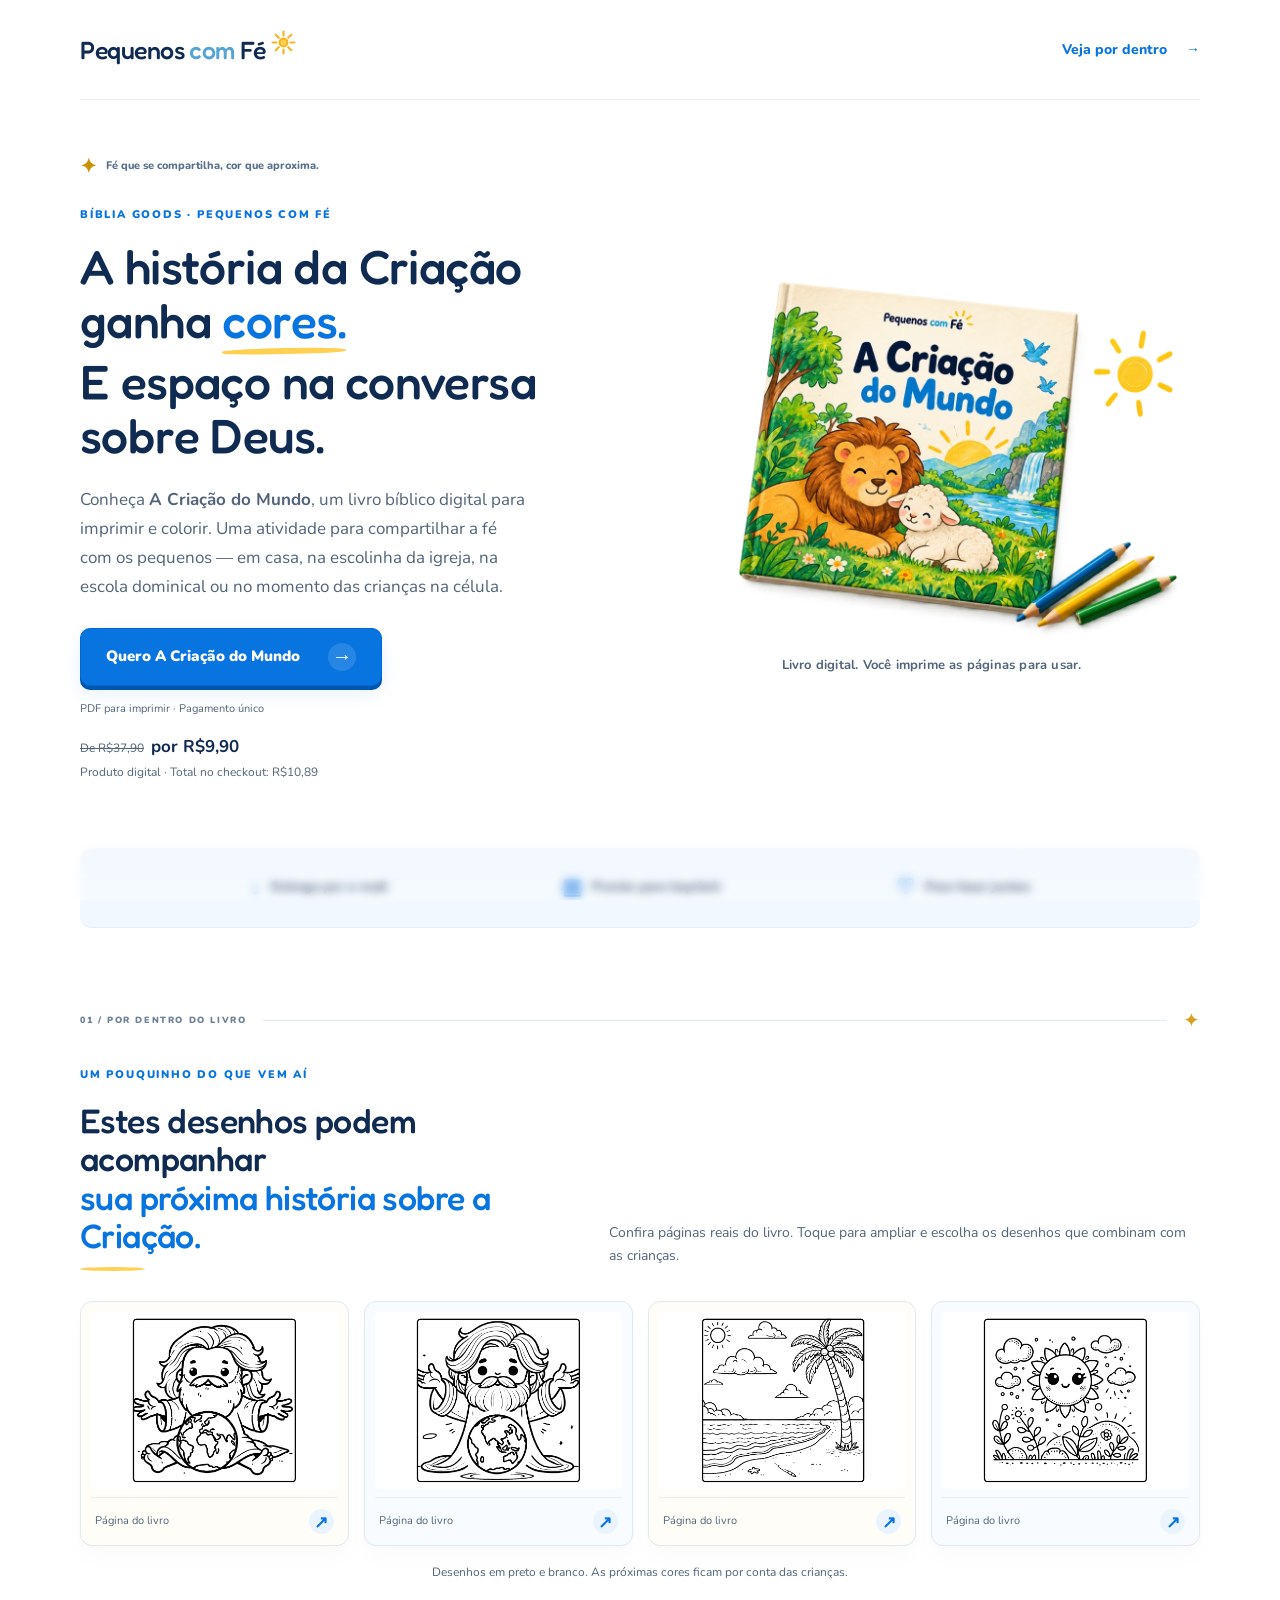
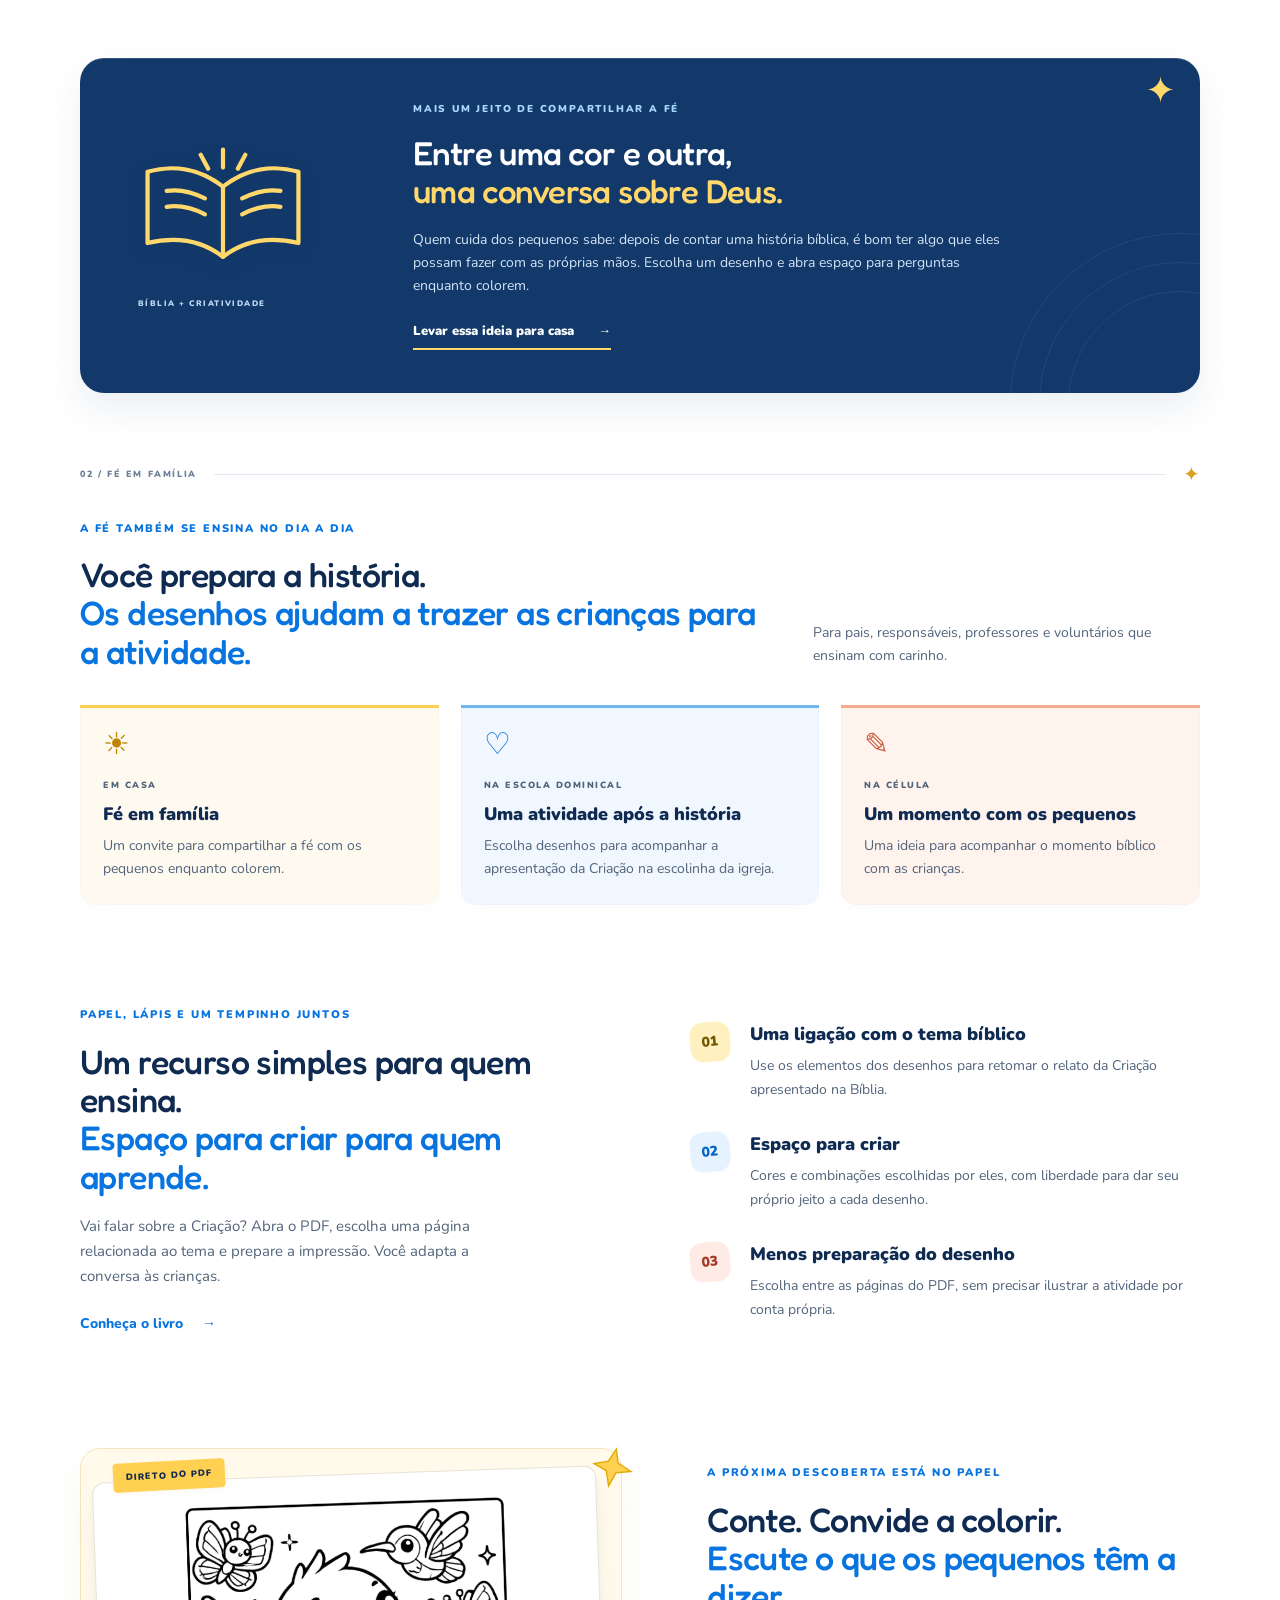
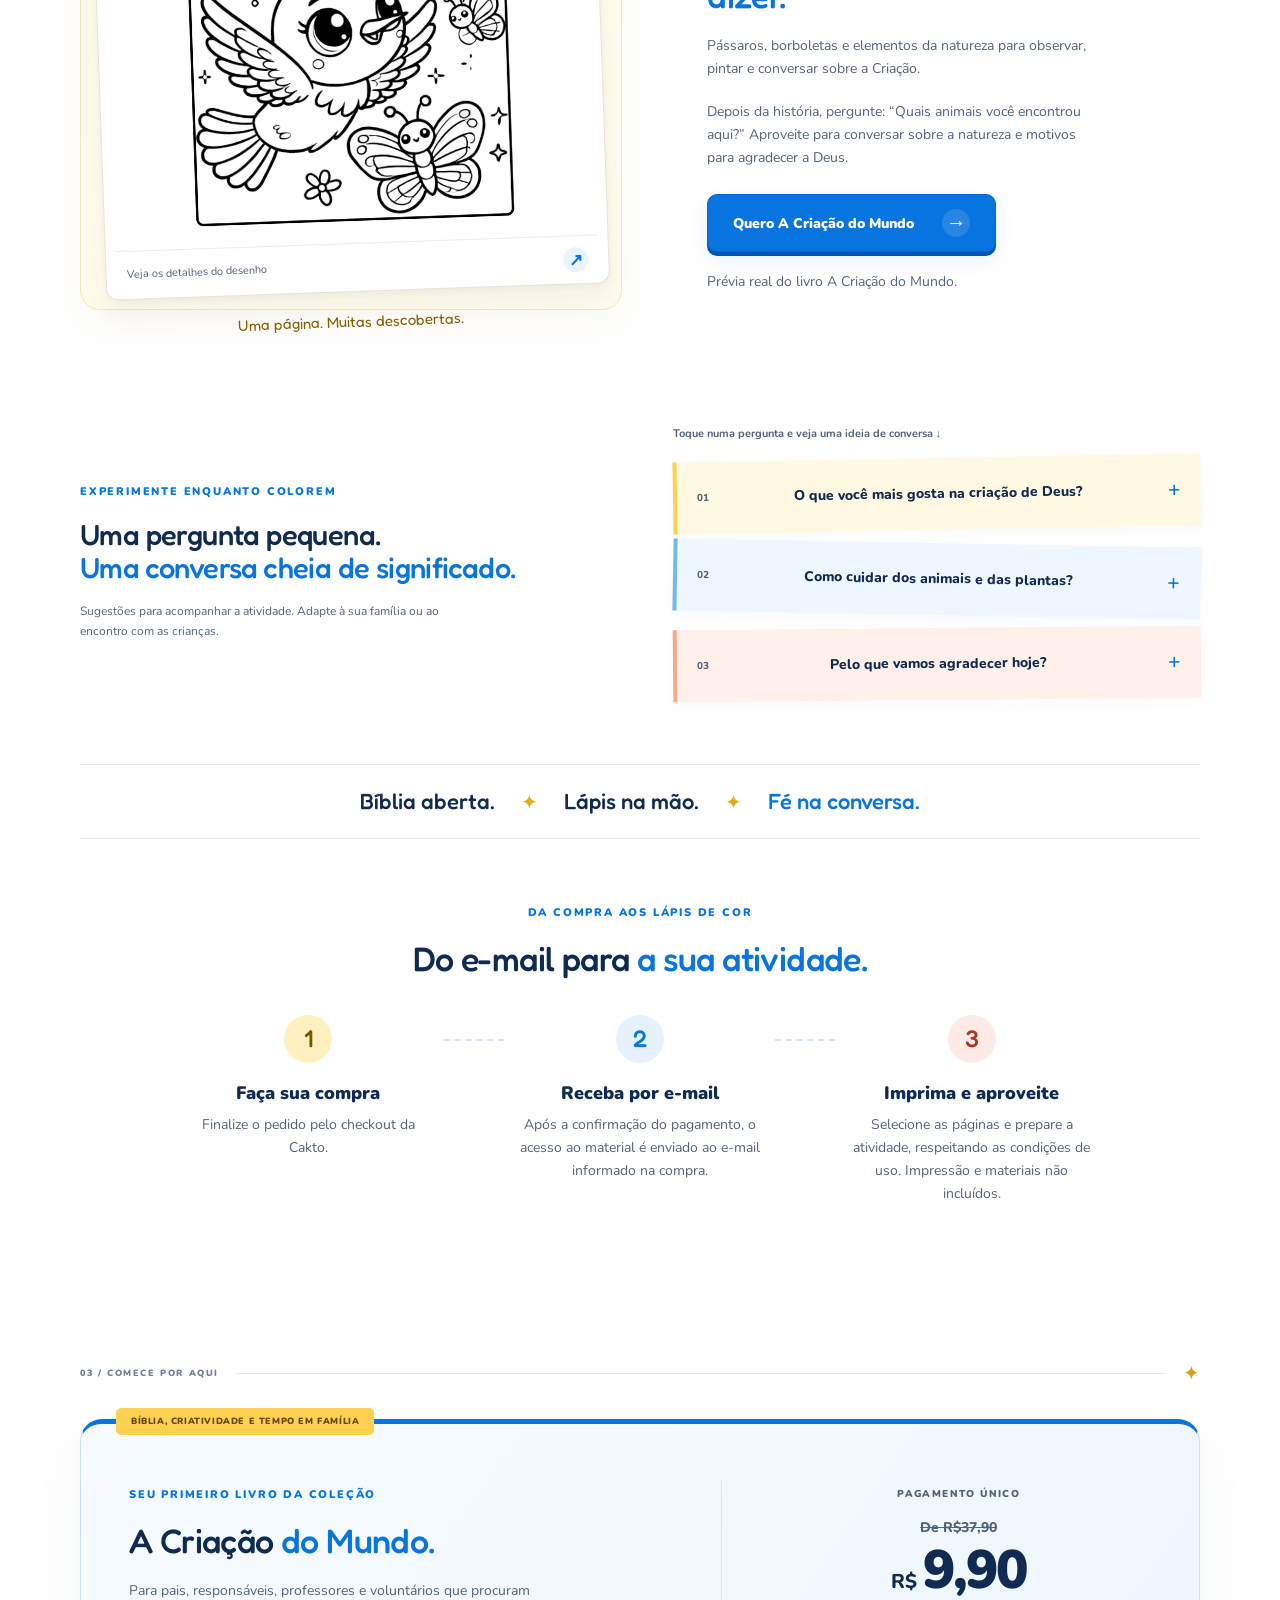
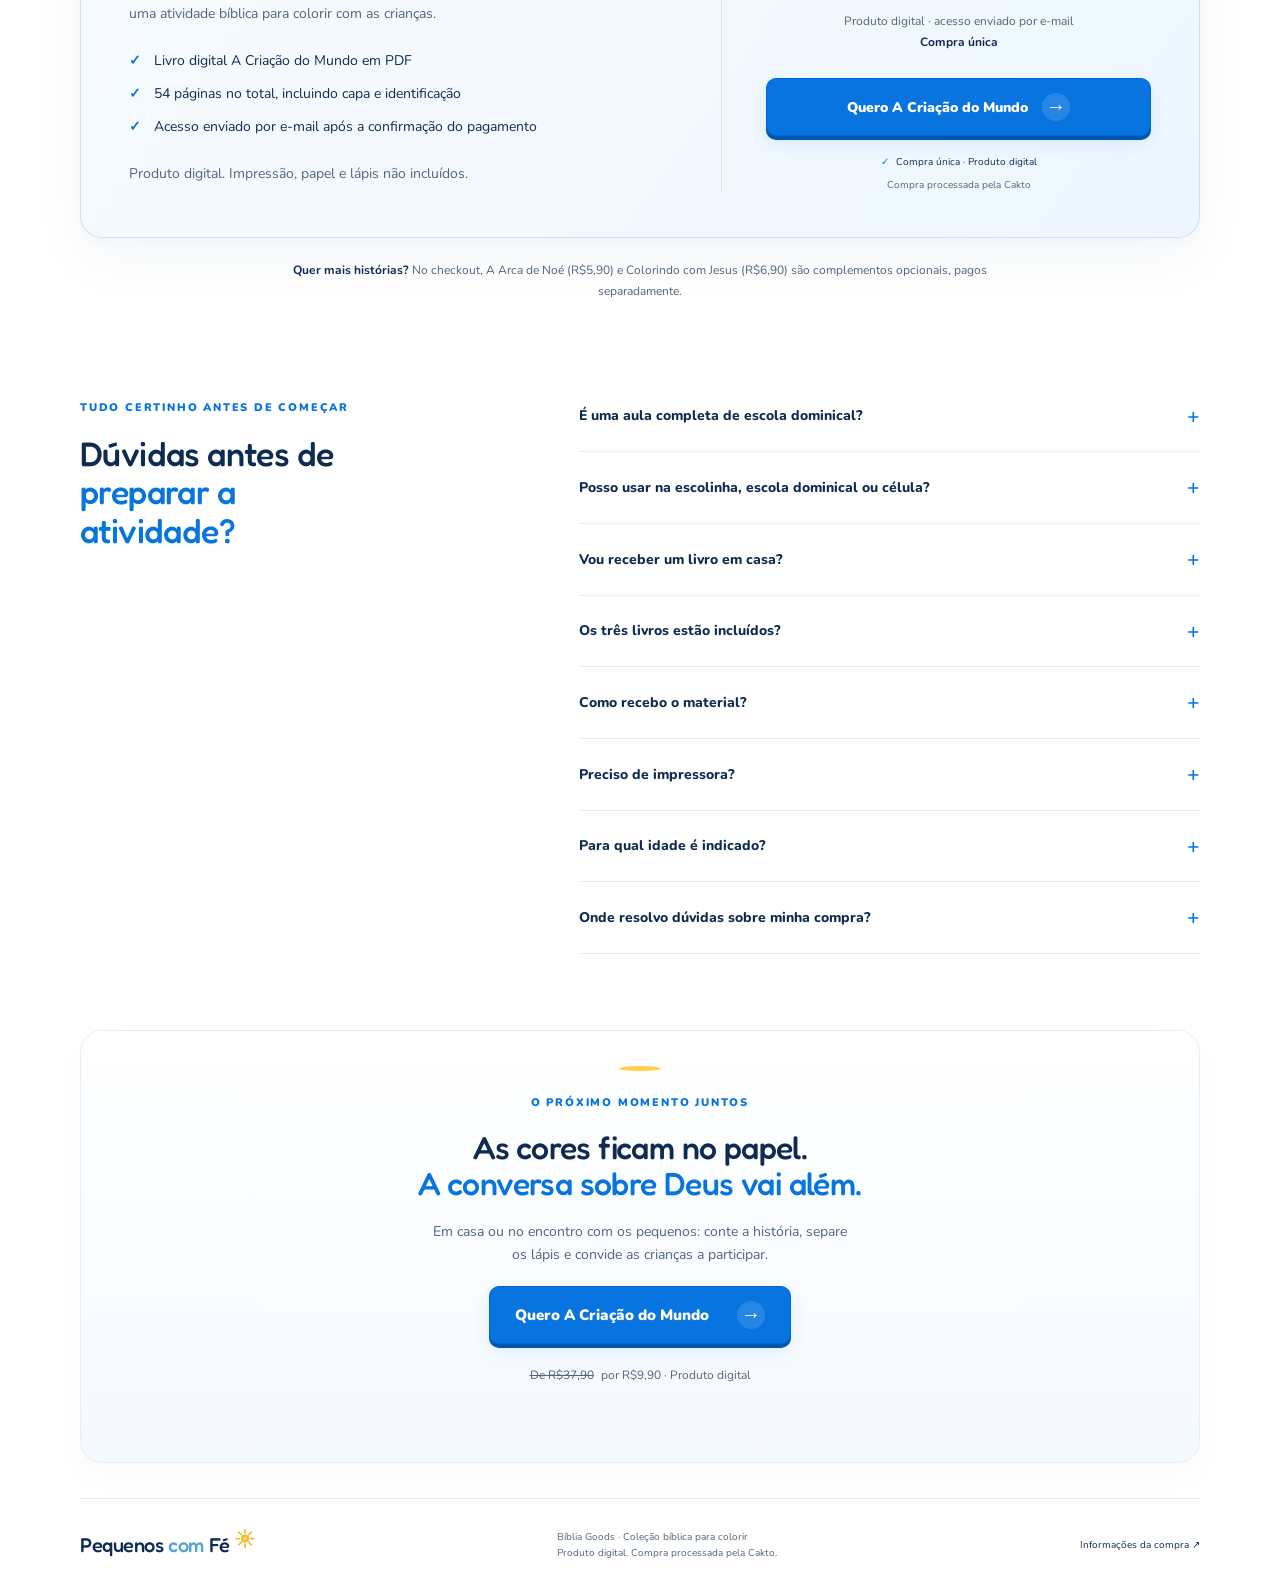
==== commit a1c131e1: "Implementa CopyAB-V2 para famílias e ministério infantil" ====
--- a/index.html
+++ b/index.html
@@ -1,13 +1,13 @@
 <!doctype html>
 <html lang="pt-BR"><head><meta charset="utf-8"><meta name="viewport" content="width=device-width,initial-scale=1"><title>Pequenos com Fé | Bíblia Goods para colorir</title><meta name="description" content="Conheça A Criação do Mundo: livro bíblico digital para imprimir e colorir com as crianças. Veja páginas reais do PDF."><meta name="theme-color" content="#ffffff"><link rel="preconnect" href="https://fonts.googleapis.com"><link rel="preconnect" href="https://fonts.gstatic.com" crossorigin><link href="https://fonts.googleapis.com/css2?family=Fredoka:wght@500;600&family=Nunito:wght@400;600;700;800;900&display=swap" rel="stylesheet"><link rel="stylesheet" href="style.css"></head>
 <body id="inicio"><header class="wrap header"><a class="brand" href="#inicio" aria-label="Pequenos com Fé, início">Pequenos <span>com</span> Fé<svg aria-hidden="true" viewBox="0 0 32 32"><path d="M16 2v5m0 18v5M2 16h5m18 0h5M6 6l4 4m12 12 4 4M6 26l4-4M22 10l4-4"/><circle cx="16" cy="16" r="5"/></svg></a><a class="nav-link" href="#previas">Veja por dentro <span aria-hidden="true">→</span></a></header>
-<div class="scroll-progress" aria-hidden="true"><span></span></div><main><section class="wrap hero" aria-labelledby="hero-title"><div class="hero-copy"><div class="hero-signature"><span aria-hidden="true">✦</span> Fé que se compartilha, cor que aproxima.</div><p class="eyebrow">BÍBLIA GOODS · PEQUENOS COM FÉ</p><h1 id="hero-title">A criação de Deus<br class="desktop-break"> nas histórias e nas <span class="underline">cores.</span></h1><p class="lead">Ensine sobre <strong>o cuidado de Deus na Criação</strong> enquanto vocês colorem juntos. Uma atividade bíblica para imprimir, conversar e viver a fé em família.</p></div><figure class="hero-art"><img src="assets/hero-book.webp" alt="Mockup ilustrativo de A Criação do Mundo, com sol e lápis de cor" width="1200" height="800" fetchpriority="high"><figcaption>Baixe. Imprima. Aproveitem juntos.</figcaption></figure><div class="hero-action"><a class="button checkout " href="https://pay.cakto.com.br/322xcgf_1241371">Quero colorir com fé<span aria-hidden="true">→</span></a><p class="cta-support">Um convite para falar de Deus com os pequenos.</p><p class="price-note"><strong>R$9,90</strong> + R$0,99 de taxa</p><p class="small">Produto digital · Total no checkout: R$10,89</p></div></section>
+<div class="scroll-progress" aria-hidden="true"><span></span></div><main><section class="wrap hero" aria-labelledby="hero-title"><div class="hero-copy"><div class="hero-signature"><span aria-hidden="true">✦</span> Fé que se compartilha, cor que aproxima.</div><p class="eyebrow">BÍBLIA GOODS · PEQUENOS COM FÉ</p><h1 id="hero-title">A história da Criação ganha <span class="underline">cores.</span><br> E espaço na conversa sobre Deus.</h1><p class="lead">Conheça <strong>A Criação do Mundo</strong>, um livro bíblico digital para imprimir e colorir. Uma atividade para compartilhar a fé com os pequenos — em casa, na escolinha da igreja, na escola dominical ou no momento das crianças na célula.</p></div><figure class="hero-art"><img src="assets/hero-book.webp" alt="Mockup ilustrativo de A Criação do Mundo, com sol e lápis de cor" width="1200" height="800" fetchpriority="high"><figcaption>Livro digital. Você imprime as páginas para usar.</figcaption></figure><div class="hero-action"><a class="button checkout " href="https://pay.cakto.com.br/322xcgf_1241371">Quero A Criação do Mundo<span aria-hidden="true">→</span></a><p class="cta-support">PDF para imprimir · Pagamento único</p><p class="price-note"><strong>R$9,90</strong> + R$0,99 de taxa</p><p class="small">Produto digital · Total no checkout: R$10,89</p></div></section>
 <div class="wrap reassurance"><span><b aria-hidden="true">↓</b> Entrega por e-mail</span><span><b aria-hidden="true">▤</b> Pronto para imprimir</span><span><b aria-hidden="true">♡</b> Para fazer juntos</span></div>
-<section class="wrap section previews" id="previas"><div class="chapter-mark" aria-hidden="true"><span>01 / POR DENTRO DO LIVRO</span><i></i><b>✦</b></div><div class="section-heading"><div><p class="eyebrow">UM POUQUINHO DO QUE VEM AÍ</p><h2>A Criação vira desenho.<br><span>A fé entra na conversa.</span></h2></div><p>Estas páginas são do PDF de verdade.<br>Escolha uma prévia e veja de pertinho.</p></div><div class="gallery"><button class="preview" data-image="assets/preview-0.webp" aria-label="Ampliar prévia 1"><img src="assets/preview-0.webp" alt="Desenho para colorir, prévia real 1 do livro A Criação do Mundo" width="953" height="681" loading="lazy"><span>Página do livro <b aria-hidden="true">↗</b></span></button><button class="preview" data-image="assets/preview-1.webp" aria-label="Ampliar prévia 2"><img src="assets/preview-1.webp" alt="Desenho para colorir, prévia real 2 do livro A Criação do Mundo" width="953" height="681" loading="lazy"><span>Página do livro <b aria-hidden="true">↗</b></span></button><button class="preview" data-image="assets/preview-2.webp" aria-label="Ampliar prévia 3"><img src="assets/preview-2.webp" alt="Desenho para colorir, prévia real 3 do livro A Criação do Mundo" width="953" height="681" loading="lazy"><span>Página do livro <b aria-hidden="true">↗</b></span></button><button class="preview" data-image="assets/preview-3.webp" aria-label="Ampliar prévia 4"><img src="assets/preview-3.webp" alt="Desenho para colorir, prévia real 4 do livro A Criação do Mundo" width="953" height="681" loading="lazy"><span>Página do livro <b aria-hidden="true">↗</b></span></button></div><p class="small preview-note">Desenhos em preto e branco. As próximas cores ficam por conta das crianças.</p></section>
-<section class="faith-pause wrap" aria-labelledby="faith-title"><span class="faith-orbit" aria-hidden="true"></span><div class="faith-symbol" aria-hidden="true"><svg viewBox="0 0 160 130"><path d="M80 109C57 91 30 91 9 96V29c24-7 49-3 71 14 22-17 47-21 71-14v67c-21-5-48-5-71 13Z"/><path d="M80 43v66M27 47c12-2 24 1 36 7M27 62c12-2 24 1 36 7M98 54c12-6 24-9 36-7M98 69c12-6 24-9 36-7M80 8v17M59 13l7 13M101 13l-7 13"/></svg><span>BÍBLIA + CRIATIVIDADE</span></div><div><p class="eyebrow">MAIS UM JEITO DE COMPARTILHAR A FÉ</p><h2 id="faith-title">Entre uma cor e outra,<br><span>uma conversa sobre Deus.</span></h2><p>Conte a história. Escute as perguntas. Mostre que a fé também tem lugar nos momentos simples em família.</p><a href="#oferta" class="faith-link">Levar essa ideia para casa <span aria-hidden="true">→</span></a></div><span class="faith-spark" aria-hidden="true">✦</span></section><section class="wrap section moments"><div class="chapter-mark" aria-hidden="true"><span>02 / FÉ EM FAMÍLIA</span><i></i><b>✦</b></div><div class="section-heading"><div><p class="eyebrow">A FÉ TAMBÉM SE ENSINA NO DIA A DIA</p><h2>“Quem criou tudo isso?”<br><span>Que boa conversa para começar.</span></h2></div><p>Aproveite a curiosidade das crianças para falar de Deus.<br>Uma história, alguns lápis e a sua presença.</p></div><div class="moment-grid"><article><span class="moment-icon" aria-hidden="true">☀</span><p class="moment-label">EM CASA</p><h3>Um encontro com a Palavra</h3><p>Leiam a história da Criação na Bíblia e escolham um desenho para acompanhar a conversa.</p></article><article><span class="moment-icon" aria-hidden="true">♡</span><p class="moment-label">EM FAMÍLIA</p><h3>Fé compartilhada em família</h3><p>Falem sobre as coisas que Deus criou e sobre o cuidado com a natureza e os animais.</p></article><article><span class="moment-icon" aria-hidden="true">✎</span><p class="moment-label">NA ROTINA</p><h3>Um motivo para agradecer</h3><p>Ao terminar, que tal agradecer a Deus por algo que apareceu no desenho?</p></article></div></section><section class="wrap section family"><div class="family-copy"><p class="eyebrow">PAPEL, LÁPIS E UM TEMPINHO JUNTOS</p><h2>Pequenos na idade.<br><span>Parte de uma grande história.</span></h2><p>Seu tempo junto pode ser uma oportunidade de apresentar as histórias bíblicas com carinho, numa linguagem próxima da infância.</p><a class="text-link" href="#oferta">Conheça o livro <span aria-hidden="true">→</span></a></div><div class="benefits"><article><span class="number yellow">01</span><div><h3>A Bíblia perto da infância</h3><p>Apresente o relato da Criação com desenhos e uma conversa guiada por você.</p></div></article><article><span class="number blue">02</span><div><h3>Espaço para criar</h3><p>Cores e combinações escolhidas por eles, com liberdade para dar seu próprio jeito a cada desenho.</p></div></article><article><span class="number coral">03</span><div><h3>Praticidade para você</h3><p>Baixe o PDF e escolha as páginas. Uma atividade para preparar em casa ou imprimir na gráfica.</p></div></article></div></section>
-<section class="wrap section discovery"><div class="discovery-art"><span class="art-caption" aria-hidden="true">Uma página. Muitas descobertas.</span><span class="paper-label">DIRETO DO PDF</span><button class="preview feature-preview" data-image="assets/preview-feature.webp" aria-label="Ampliar prévia dos pássaros"><img src="assets/preview-feature.webp" alt="Página real do livro com pássaros e borboletas para colorir" width="775" height="553" loading="lazy"><span>Veja os detalhes do desenho <b aria-hidden="true">↗</b></span></button><svg class="drawn-star" viewBox="0 0 48 48" aria-hidden="true"><path d="m24 3 5 15 16 6-16 5-5 16-6-16-15-5 15-6Z"/></svg></div><div class="discovery-copy"><p class="eyebrow">A PRÓXIMA DESCOBERTA ESTÁ NO PAPEL</p><h2>Olha o que Deus criou.<br><span>Vamos descobrir juntos?</span></h2><p>Pássaros, borboletas e elementos da natureza para observar, pintar e conversar sobre a Criação.</p><p>Enquanto os lápis passeiam pelo papel, você pode falar sobre quem criou tantas coisas bonitas.</p><a class="button" href="#oferta">Quero ensinar com carinho <span aria-hidden="true">→</span></a><p class="small">Prévia real do livro A Criação do Mundo.</p></div></section><aside class="conversation wrap"><div><p class="eyebrow">EXPERIMENTE ENQUANTO COLOREM</p><h2>Uma pergunta pequena.<br><span>Uma conversa cheia de significado.</span></h2><p>Sugestões para usar com as crianças — a conversa é conduzida por você.</p></div><div class="question-notes"><p class="question-invite">Toque numa pergunta e veja uma ideia de conversa ↓</p><details class="question-card"><summary><span>01</span> O que você mais gosta na criação de Deus?</summary><p>Convide a criança a encontrar algo no desenho e contar por que gostou. Você também pode compartilhar a sua resposta.</p></details><details class="question-card"><summary><span>02</span> Como cuidar dos animais e das plantas?</summary><p>Pensem juntos em um cuidado simples: regar uma planta, respeitar os animais ou manter um lugar limpo.</p></details><details class="question-card"><summary><span>03</span> Pelo que vamos agradecer hoje?</summary><p>Cada um pode escolher algo pelo qual é grato. Se fizer parte da rotina da família, terminem com uma oração.</p></details></div></aside><div class="wrap story-ribbon" aria-label="Bíblia, cor e conexão"><span>Bíblia aberta.</span><i aria-hidden="true">✦</i><span>Lápis na mão.</span><i aria-hidden="true">✦</i><strong>Fé na conversa.</strong></div><section class="wrap section how"><div class="center-title"><p class="eyebrow">DA COMPRA AOS LÁPIS DE COR</p><h2>Começar é <span>simples assim.</span></h2></div><div class="steps"><article><span>1</span><h3>Faça sua compra</h3><p>Finalize o pedido pelo checkout da Cakto.</p></article><article><span>2</span><h3>Receba por e-mail</h3><p>Após a confirmação do pagamento, o acesso ao material é enviado ao e-mail informado na compra.</p></article><article><span>3</span><h3>Imprima e aproveite</h3><p>Separe os lápis e convide as crianças para colorir.</p></article></div></section>
-<section class="wrap section" id="oferta"><div class="chapter-mark" aria-hidden="true"><span>03 / COMECE POR AQUI</span><i></i><b>✦</b></div><div class="offer"><div class="offer-content"><span class="offer-tab">BÍBLIA, CRIATIVIDADE E TEMPO EM FAMÍLIA</span><p class="eyebrow">SEU PRIMEIRO LIVRO DA COLEÇÃO</p><h2>A Criação <span>do Mundo.</span></h2><p>Uma história bíblica para descobrir juntos, uma página de cada vez.</p><ul class="includes"><li>Livro digital A Criação do Mundo em PDF</li><li>54 páginas no total, incluindo capa e identificação</li><li>Acesso enviado por e-mail após a confirmação do pagamento</li></ul><p class="digital-note">Produto digital. Impressão, papel e lápis não incluídos.</p></div><div class="offer-purchase"><span class="offer-label">PAGAMENTO ÚNICO</span><p class="offer-price">R$ <strong>9,90</strong></p><p class="fee">+ R$0,99 de taxa de serviço<br><b>Total sem complementos: R$10,89</b></p><a class="button checkout " href="https://pay.cakto.com.br/322xcgf_1241371">Quero meu livro digital<span aria-hidden="true">→</span></a><p class="purchase-reassurance"><span aria-hidden="true">✓</span> Compra única · Produto digital</p><p class="small">Compra processada pela Cakto</p></div></div><p class="optional"><strong>Quer mais histórias?</strong> No checkout, A Arca de Noé (R$5,90) e Colorindo com Jesus (R$6,90) são complementos opcionais, pagos separadamente.</p></section>
-<section class="wrap section faq"><div class="faq-heading"><p class="eyebrow">TUDO CERTINHO ANTES DE COMEÇAR</p><h2>Ficou alguma <span>dúvida?</span></h2></div><div class="questions"><details><summary>Vou receber um livro em casa?</summary><p>Não. É um produto digital para baixar e imprimir. Não há envio de livro físico nem de materiais de pintura.</p></details><details><summary>Os três livros estão incluídos?</summary><p>O valor de R$9,90 corresponde somente a A Criação do Mundo. Noé e Colorindo com Jesus são complementos opcionais pagos separadamente. O checkout também acrescenta R$0,99 de taxa de serviço.</p></details><details><summary>Como recebo o material?</summary><p>Após a confirmação do pagamento, você recebe o acesso ao material no e-mail informado na compra. Confira também as pastas de spam e promoções. No arquivo de entrega, há um botão e um link copiável para acessar a pasta do livro.</p></details><details><summary>Preciso de impressora?</summary><p>Para colorir no papel, você precisa imprimir em casa ou em uma gráfica. A impressão não está incluída. Confira a prévia de impressão antes de imprimir todas as páginas.</p></details><details><summary>Para qual idade é indicado?</summary><p>A proposta é fazer a atividade com as crianças, com acompanhamento de um adulto. Veja as prévias e escolha os desenhos de acordo com o interesse e a habilidade de cada criança.</p></details><details><summary>Onde resolvo dúvidas sobre minha compra?</summary><p>Consulte os dados de atendimento do vendedor no checkout e nas informações da sua compra na Cakto.</p></details></div></section>
-<section class="wrap closing"><p class="eyebrow">O PRÓXIMO MOMENTO JUNTOS</p><h2>As cores ficam no papel.<br><span>A conversa sobre Deus vai além.</span></h2><p>Comece pela Criação. Separe os lápis e compartilhe a fé com carinho.</p><a class="button checkout " href="https://pay.cakto.com.br/322xcgf_1241371">Vamos colorir juntos?<span aria-hidden="true">→</span></a><p class="small">R$9,90 + R$0,99 de taxa · Total: R$10,89</p></section></main>
+<section class="wrap section previews" id="previas"><div class="chapter-mark" aria-hidden="true"><span>01 / POR DENTRO DO LIVRO</span><i></i><b>✦</b></div><div class="section-heading"><div><p class="eyebrow">UM POUQUINHO DO QUE VEM AÍ</p><h2>Estes desenhos podem acompanhar<br><span>sua próxima história sobre a Criação.</span></h2></div><p>Confira páginas reais do livro. Toque para ampliar e escolha os desenhos que combinam com as crianças.</p></div><div class="gallery"><button class="preview" data-image="assets/preview-0.webp" aria-label="Ampliar prévia 1"><img src="assets/preview-0.webp" alt="Desenho para colorir, prévia real 1 do livro A Criação do Mundo" width="953" height="681" loading="lazy"><span>Página do livro <b aria-hidden="true">↗</b></span></button><button class="preview" data-image="assets/preview-1.webp" aria-label="Ampliar prévia 2"><img src="assets/preview-1.webp" alt="Desenho para colorir, prévia real 2 do livro A Criação do Mundo" width="953" height="681" loading="lazy"><span>Página do livro <b aria-hidden="true">↗</b></span></button><button class="preview" data-image="assets/preview-2.webp" aria-label="Ampliar prévia 3"><img src="assets/preview-2.webp" alt="Desenho para colorir, prévia real 3 do livro A Criação do Mundo" width="953" height="681" loading="lazy"><span>Página do livro <b aria-hidden="true">↗</b></span></button><button class="preview" data-image="assets/preview-3.webp" aria-label="Ampliar prévia 4"><img src="assets/preview-3.webp" alt="Desenho para colorir, prévia real 4 do livro A Criação do Mundo" width="953" height="681" loading="lazy"><span>Página do livro <b aria-hidden="true">↗</b></span></button></div><p class="small preview-note">Desenhos em preto e branco. As próximas cores ficam por conta das crianças.</p></section>
+<section class="faith-pause wrap" aria-labelledby="faith-title"><span class="faith-orbit" aria-hidden="true"></span><div class="faith-symbol" aria-hidden="true"><svg viewBox="0 0 160 130"><path d="M80 109C57 91 30 91 9 96V29c24-7 49-3 71 14 22-17 47-21 71-14v67c-21-5-48-5-71 13Z"/><path d="M80 43v66M27 47c12-2 24 1 36 7M27 62c12-2 24 1 36 7M98 54c12-6 24-9 36-7M98 69c12-6 24-9 36-7M80 8v17M59 13l7 13M101 13l-7 13"/></svg><span>BÍBLIA + CRIATIVIDADE</span></div><div><p class="eyebrow">MAIS UM JEITO DE COMPARTILHAR A FÉ</p><h2 id="faith-title">Entre uma cor e outra,<br><span>uma conversa sobre Deus.</span></h2><p>Quem cuida dos pequenos sabe: depois de contar uma história bíblica, é bom ter algo que eles possam fazer com as próprias mãos. Escolha um desenho e abra espaço para perguntas enquanto colorem.</p><a href="#oferta" class="faith-link">Levar essa ideia para casa <span aria-hidden="true">→</span></a></div><span class="faith-spark" aria-hidden="true">✦</span></section><section class="wrap section moments"><div class="chapter-mark" aria-hidden="true"><span>02 / FÉ EM FAMÍLIA</span><i></i><b>✦</b></div><div class="section-heading"><div><p class="eyebrow">A FÉ TAMBÉM SE ENSINA NO DIA A DIA</p><h2>Você prepara a história.<br><span>Os desenhos ajudam a trazer as crianças para a atividade.</span></h2></div><p>Para pais, responsáveis, professores e voluntários que ensinam com carinho.</p></div><div class="moment-grid"><article><span class="moment-icon" aria-hidden="true">☀</span><p class="moment-label">EM CASA</p><h3>Fé em família</h3><p>Um convite para compartilhar a fé com os pequenos enquanto colorem.</p></article><article><span class="moment-icon" aria-hidden="true">♡</span><p class="moment-label">NA ESCOLA DOMINICAL</p><h3>Uma atividade após a história</h3><p>Escolha desenhos para acompanhar a apresentação da Criação na escolinha da igreja.</p></article><article><span class="moment-icon" aria-hidden="true">✎</span><p class="moment-label">NA CÉLULA</p><h3>Um momento com os pequenos</h3><p>Uma ideia para acompanhar o momento bíblico com as crianças.</p></article></div></section><section class="wrap section family"><div class="family-copy"><p class="eyebrow">PAPEL, LÁPIS E UM TEMPINHO JUNTOS</p><h2>Um recurso simples para quem ensina.<br><span>Espaço para criar para quem aprende.</span></h2><p>Vai falar sobre a Criação? Abra o PDF, escolha uma página relacionada ao tema e prepare a impressão. Você adapta a conversa às crianças.</p><a class="text-link" href="#oferta">Conheça o livro <span aria-hidden="true">→</span></a></div><div class="benefits"><article><span class="number yellow">01</span><div><h3>Uma ligação com o tema bíblico</h3><p>Use os elementos dos desenhos para retomar o relato da Criação apresentado na Bíblia.</p></div></article><article><span class="number blue">02</span><div><h3>Espaço para criar</h3><p>Cores e combinações escolhidas por eles, com liberdade para dar seu próprio jeito a cada desenho.</p></div></article><article><span class="number coral">03</span><div><h3>Menos preparação do desenho</h3><p>Escolha entre as páginas do PDF, sem precisar ilustrar a atividade por conta própria.</p></div></article></div></section>
+<section class="wrap section discovery"><div class="discovery-art"><span class="art-caption" aria-hidden="true">Uma página. Muitas descobertas.</span><span class="paper-label">DIRETO DO PDF</span><button class="preview feature-preview" data-image="assets/preview-feature.webp" aria-label="Ampliar prévia dos pássaros"><img src="assets/preview-feature.webp" alt="Página real do livro com pássaros e borboletas para colorir" width="775" height="553" loading="lazy"><span>Veja os detalhes do desenho <b aria-hidden="true">↗</b></span></button><svg class="drawn-star" viewBox="0 0 48 48" aria-hidden="true"><path d="m24 3 5 15 16 6-16 5-5 16-6-16-15-5 15-6Z"/></svg></div><div class="discovery-copy"><p class="eyebrow">A PRÓXIMA DESCOBERTA ESTÁ NO PAPEL</p><h2>Conte. Convide a colorir.<br><span>Escute o que os pequenos têm a dizer.</span></h2><p>Pássaros, borboletas e elementos da natureza para observar, pintar e conversar sobre a Criação.</p><p>Depois da história, pergunte: “Quais animais você encontrou aqui?” Aproveite para conversar sobre a natureza e motivos para agradecer a Deus.</p><a class="button" href="#oferta">Quero A Criação do Mundo <span aria-hidden="true">→</span></a><p class="small">Prévia real do livro A Criação do Mundo.</p></div></section><aside class="conversation wrap"><div><p class="eyebrow">EXPERIMENTE ENQUANTO COLOREM</p><h2>Uma pergunta pequena.<br><span>Uma conversa cheia de significado.</span></h2><p>Sugestões para acompanhar a atividade. Adapte à sua família ou ao encontro com as crianças.</p></div><div class="question-notes"><p class="question-invite">Toque numa pergunta e veja uma ideia de conversa ↓</p><details class="question-card"><summary><span>01</span> O que você mais gosta na criação de Deus?</summary><p>Convide a criança a encontrar algo no desenho e contar por que gostou. Você também pode compartilhar a sua resposta.</p></details><details class="question-card"><summary><span>02</span> Como cuidar dos animais e das plantas?</summary><p>Pensem juntos em um cuidado simples: regar uma planta, respeitar os animais ou manter um lugar limpo.</p></details><details class="question-card"><summary><span>03</span> Pelo que vamos agradecer hoje?</summary><p>Cada um pode escolher algo pelo qual é grato. Se fizer parte da rotina da família, terminem com uma oração.</p></details></div></aside><div class="wrap story-ribbon" aria-label="Bíblia, cor e conexão"><span>Bíblia aberta.</span><i aria-hidden="true">✦</i><span>Lápis na mão.</span><i aria-hidden="true">✦</i><strong>Fé na conversa.</strong></div><section class="wrap section how"><div class="center-title"><p class="eyebrow">DA COMPRA AOS LÁPIS DE COR</p><h2>Do e-mail para <span>a sua atividade.</span></h2></div><div class="steps"><article><span>1</span><h3>Faça sua compra</h3><p>Finalize o pedido pelo checkout da Cakto.</p></article><article><span>2</span><h3>Receba por e-mail</h3><p>Após a confirmação do pagamento, o acesso ao material é enviado ao e-mail informado na compra.</p></article><article><span>3</span><h3>Imprima e aproveite</h3><p>Selecione as páginas e prepare a atividade, respeitando as condições de uso. Impressão e materiais não incluídos.</p></article></div></section>
+<section class="wrap section" id="oferta"><div class="chapter-mark" aria-hidden="true"><span>03 / COMECE POR AQUI</span><i></i><b>✦</b></div><div class="offer"><div class="offer-content"><span class="offer-tab">BÍBLIA, CRIATIVIDADE E TEMPO EM FAMÍLIA</span><p class="eyebrow">SEU PRIMEIRO LIVRO DA COLEÇÃO</p><h2>A Criação <span>do Mundo.</span></h2><p>Para pais, responsáveis, professores e voluntários que procuram uma atividade bíblica para colorir com as crianças.</p><ul class="includes"><li>Livro digital A Criação do Mundo em PDF</li><li>54 páginas no total, incluindo capa e identificação</li><li>Acesso enviado por e-mail após a confirmação do pagamento</li></ul><p class="digital-note">Produto digital. Impressão, papel e lápis não incluídos.</p></div><div class="offer-purchase"><span class="offer-label">PAGAMENTO ÚNICO</span><p class="offer-price">R$ <strong>9,90</strong></p><p class="fee">+ R$0,99 de taxa de serviço<br><b>Total sem complementos: R$10,89</b></p><a class="button checkout " href="https://pay.cakto.com.br/322xcgf_1241371">Quero A Criação do Mundo<span aria-hidden="true">→</span></a><p class="purchase-reassurance"><span aria-hidden="true">✓</span> Compra única · Produto digital</p><p class="small">Compra processada pela Cakto</p></div></div><p class="optional"><strong>Quer mais histórias?</strong> No checkout, A Arca de Noé (R$5,90) e Colorindo com Jesus (R$6,90) são complementos opcionais, pagos separadamente.</p></section>
+<section class="wrap section faq"><div class="faq-heading"><p class="eyebrow">TUDO CERTINHO ANTES DE COMEÇAR</p><h2>Dúvidas antes de <span>preparar a atividade?</span></h2></div><div class="questions"><details><summary>É uma aula completa de escola dominical?</summary><p>É um livro para colorir que pode acompanhar a apresentação da história bíblica. A explicação e a condução da atividade ficam por conta do adulto.</p></details><details><summary>Posso usar na escolinha, escola dominical ou célula?</summary><p>O uso com turmas depende das condições de licença. Confirme a autorização e os limites de reprodução antes de preparar cópias para o grupo. A compra não deve ser entendida como permissão para compartilhar ou revender o PDF.</p></details><details><summary>Vou receber um livro em casa?</summary><p>Não. É um produto digital para baixar e imprimir. Não há envio de livro físico nem de materiais de pintura.</p></details><details><summary>Os três livros estão incluídos?</summary><p>O valor de R$9,90 corresponde somente a A Criação do Mundo. Noé e Colorindo com Jesus são complementos opcionais pagos separadamente. O checkout também acrescenta R$0,99 de taxa de serviço.</p></details><details><summary>Como recebo o material?</summary><p>Após a confirmação do pagamento, você recebe o acesso ao material no e-mail informado na compra. Confira também as pastas de spam e promoções. No arquivo de entrega, há um botão e um link copiável para acessar a pasta do livro.</p></details><details><summary>Preciso de impressora?</summary><p>Para colorir no papel, você precisa imprimir em casa ou em uma gráfica. A impressão não está incluída. Confira a prévia de impressão antes de imprimir todas as páginas.</p></details><details><summary>Para qual idade é indicado?</summary><p>A proposta é fazer a atividade com as crianças, com acompanhamento de um adulto. Veja as prévias e escolha os desenhos de acordo com o interesse e a habilidade de cada criança.</p></details><details><summary>Onde resolvo dúvidas sobre minha compra?</summary><p>Consulte os dados de atendimento do vendedor no checkout e nas informações da sua compra na Cakto.</p></details></div></section>
+<section class="wrap closing"><p class="eyebrow">O PRÓXIMO MOMENTO JUNTOS</p><h2>As cores ficam no papel.<br><span>A conversa sobre Deus vai além.</span></h2><p>Em casa ou no encontro com os pequenos: conte a história, separe os lápis e convide as crianças a participar.</p><a class="button checkout " href="https://pay.cakto.com.br/322xcgf_1241371">Quero A Criação do Mundo<span aria-hidden="true">→</span></a><p class="small">R$9,90 + R$0,99 de taxa · Total: R$10,89</p></section></main>
 <footer class="wrap footer"><a class="brand" href="#inicio" aria-label="Pequenos com Fé, início">Pequenos <span>com</span> Fé<svg aria-hidden="true" viewBox="0 0 32 32"><path d="M16 2v5m0 18v5M2 16h5m18 0h5M6 6l4 4m12 12 4 4M6 26l4-4M22 10l4-4"/><circle cx="16" cy="16" r="5"/></svg></a><p>Bíblia Goods · Coleção bíblica para colorir<br>Produto digital. Compra processada pela Cakto.</p><a href="https://pay.cakto.com.br/322xcgf_1241371">Informações da compra ↗</a></footer>
 <div class="scroll-mist" aria-hidden="true"></div><dialog aria-label="Página do livro ampliada"><button class="close" aria-label="Fechar prévia">✕</button><img alt="Prévia ampliada do livro"></dialog><script src="app.js"></script></body></html>
--- a/style.css
+++ b/style.css
@@ -39,3 +39,17 @@
 @media(prefers-reduced-motion:reduce){.reveal-ready,.reveal-pending{filter:none!important;opacity:1;translate:none;transition:none!important}}
 
 @media(max-width:680px){.footer{padding-bottom:45px}}
+/* Accordion icons follow the requested state, including while the panel is closing. */
+details summary:after,details[open] summary:after{content:'+';transition:rotate .3s ease;color:var(--blue)}
+details summary[aria-expanded="true"]:after{rotate:45deg}
+details summary[aria-expanded="false"]:after{rotate:0deg}
+@media(prefers-reduced-motion:reduce){details summary:after{transition:none}}
+/* Promotional price hierarchy */
+.price-from,.offer-from,.closing-from{color:var(--muted);text-decoration:line-through;text-decoration-thickness:1px;white-space:nowrap}
+.price-note .price-from{font-size:12px;margin-right:4px}
+.offer-price{display:flex;flex-direction:column;align-items:center;gap:3px}
+.offer-price .offer-from{font-size:14px;font-weight:800;letter-spacing:0}
+.offer-price .offer-current{display:block;color:var(--ink);font-size:20px}
+.offer-price .offer-current strong{font-size:54px}
+.closing-from{margin-right:4px}
+@media(max-width:680px){.offer-price .offer-from{font-size:13px}.offer-price .offer-current strong{font-size:49px}}
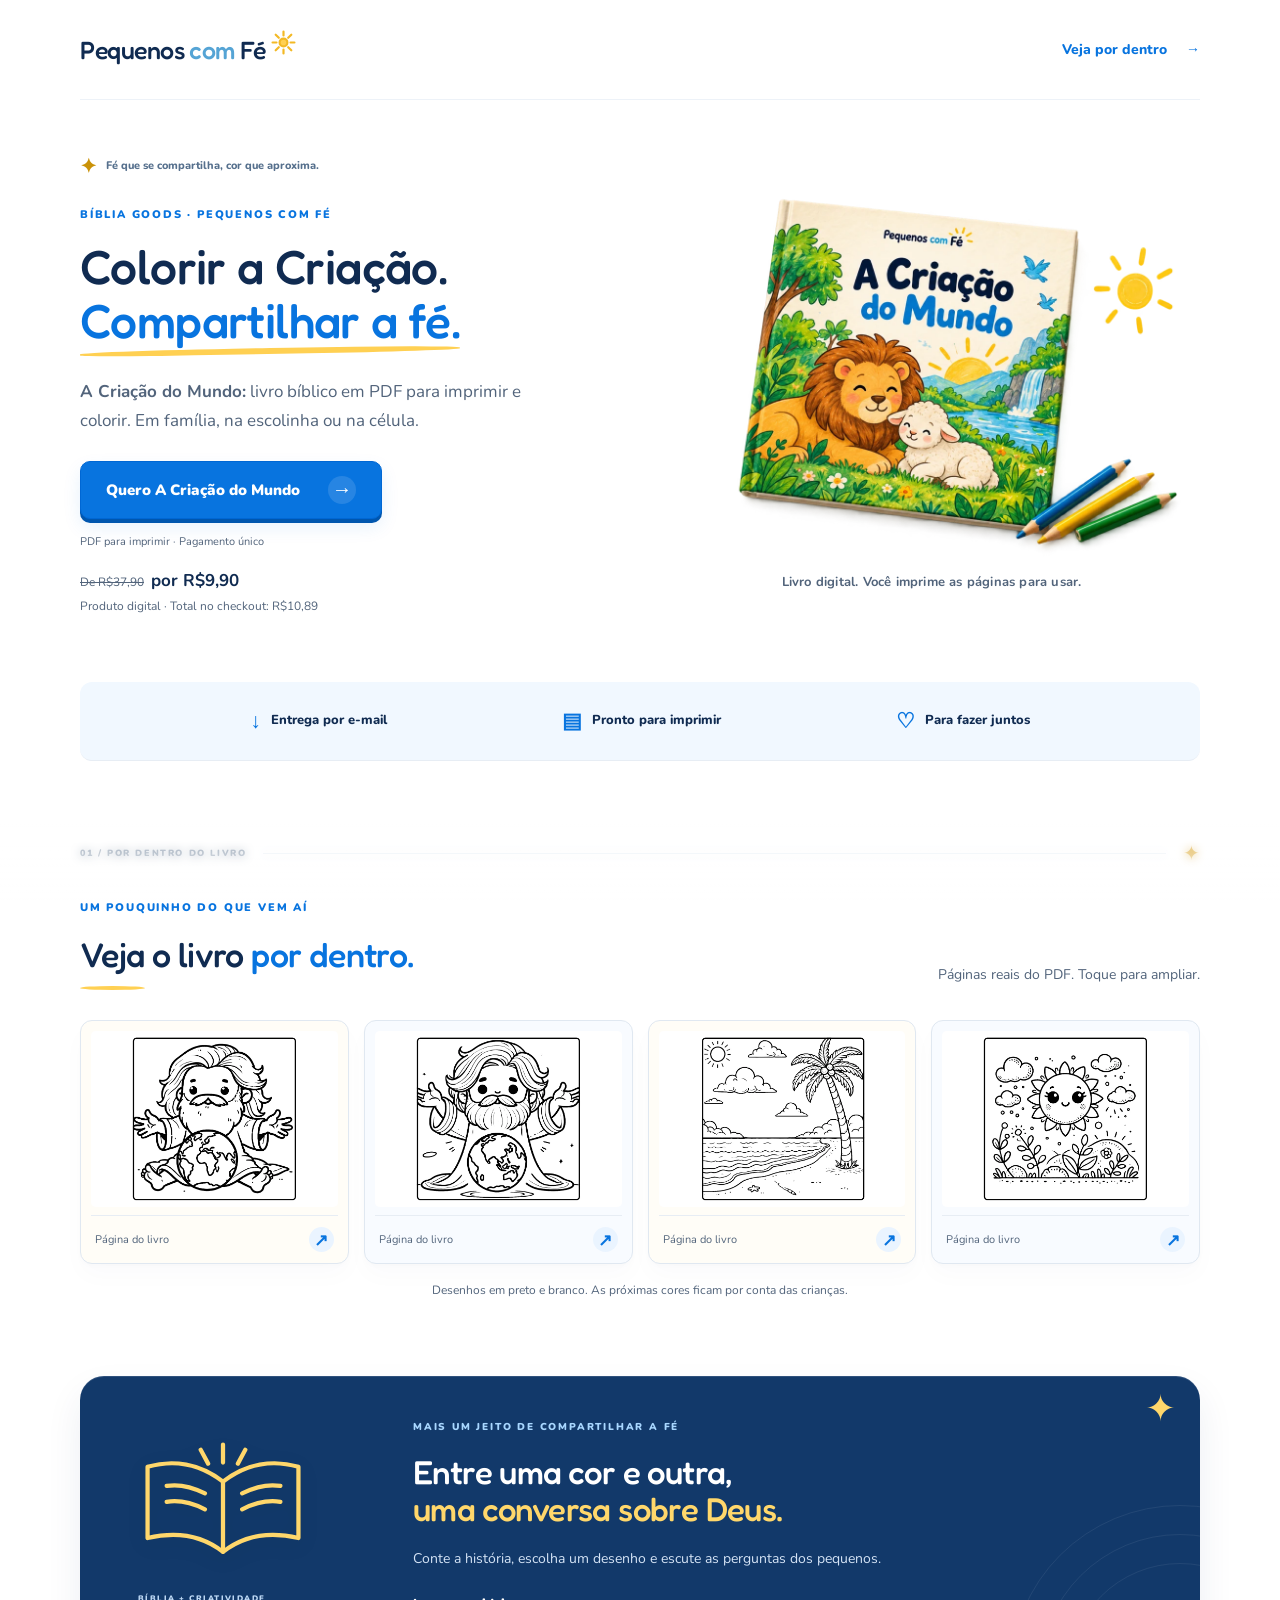
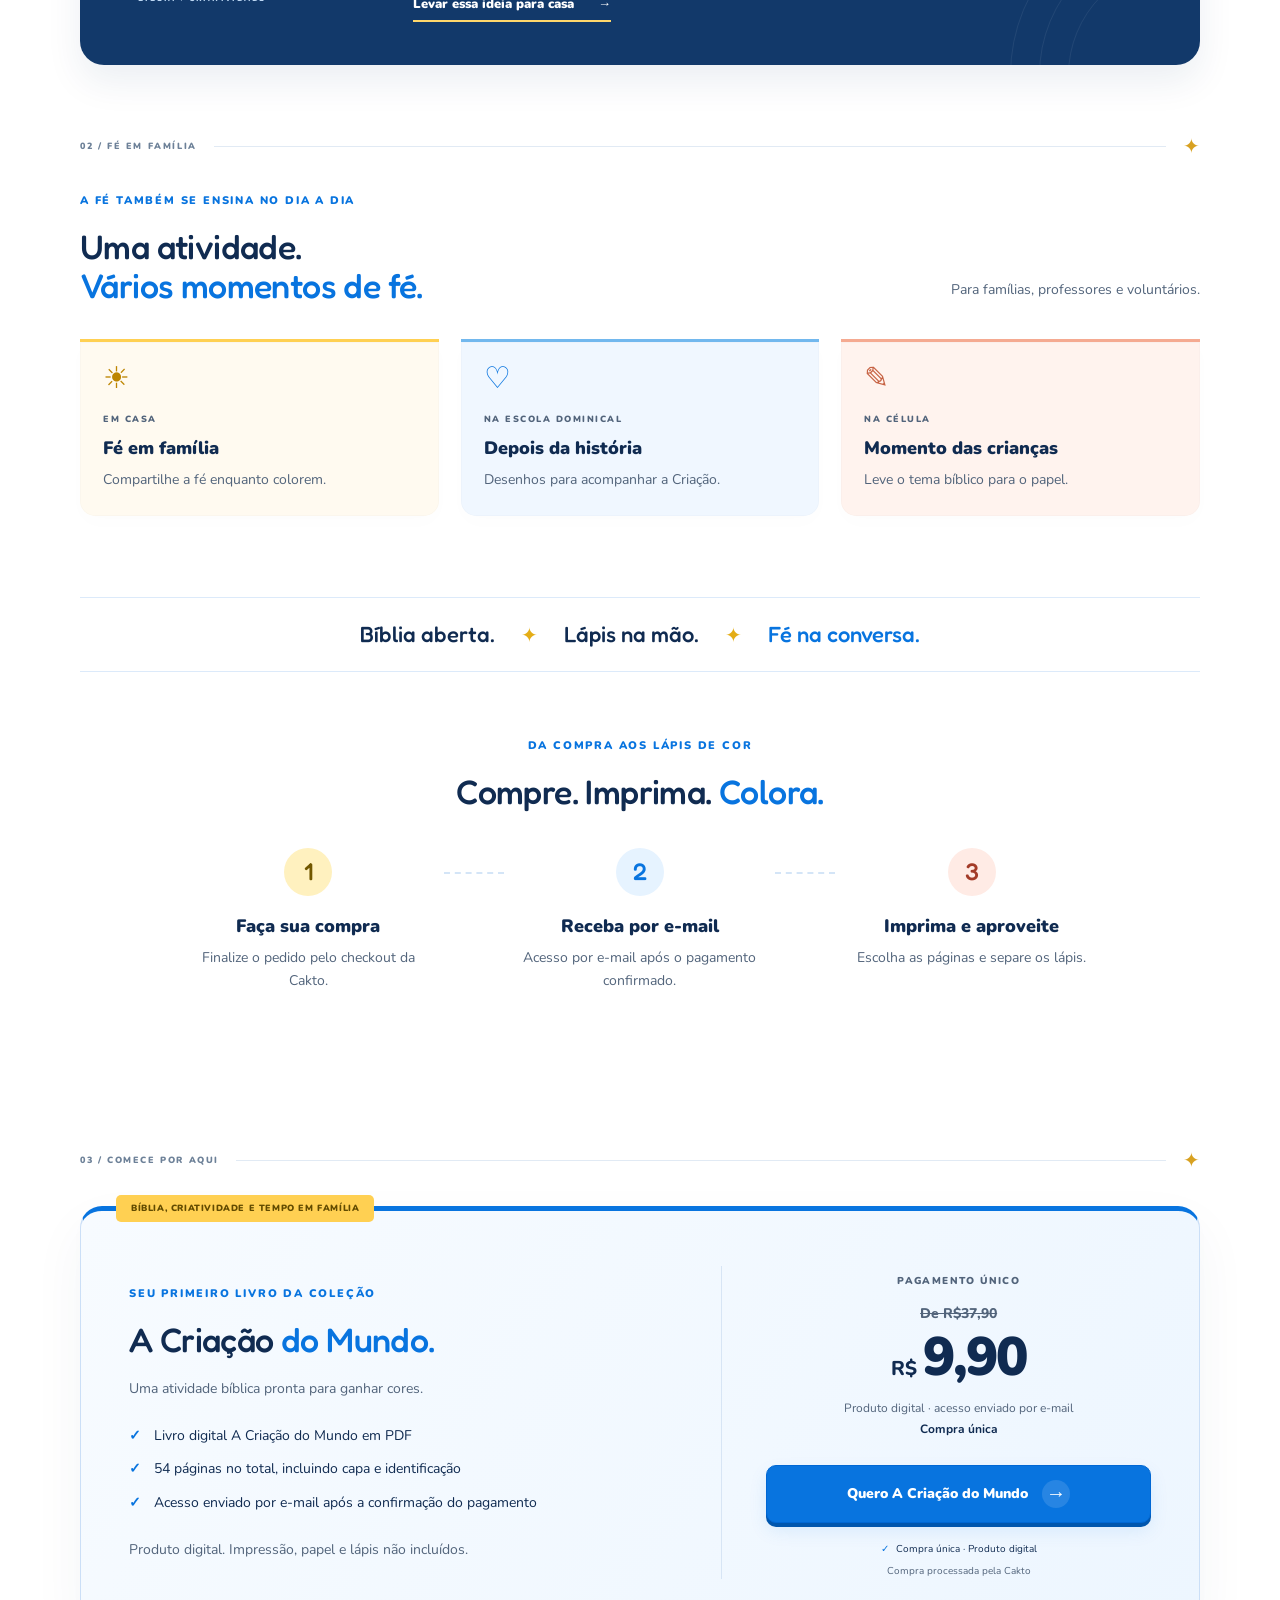
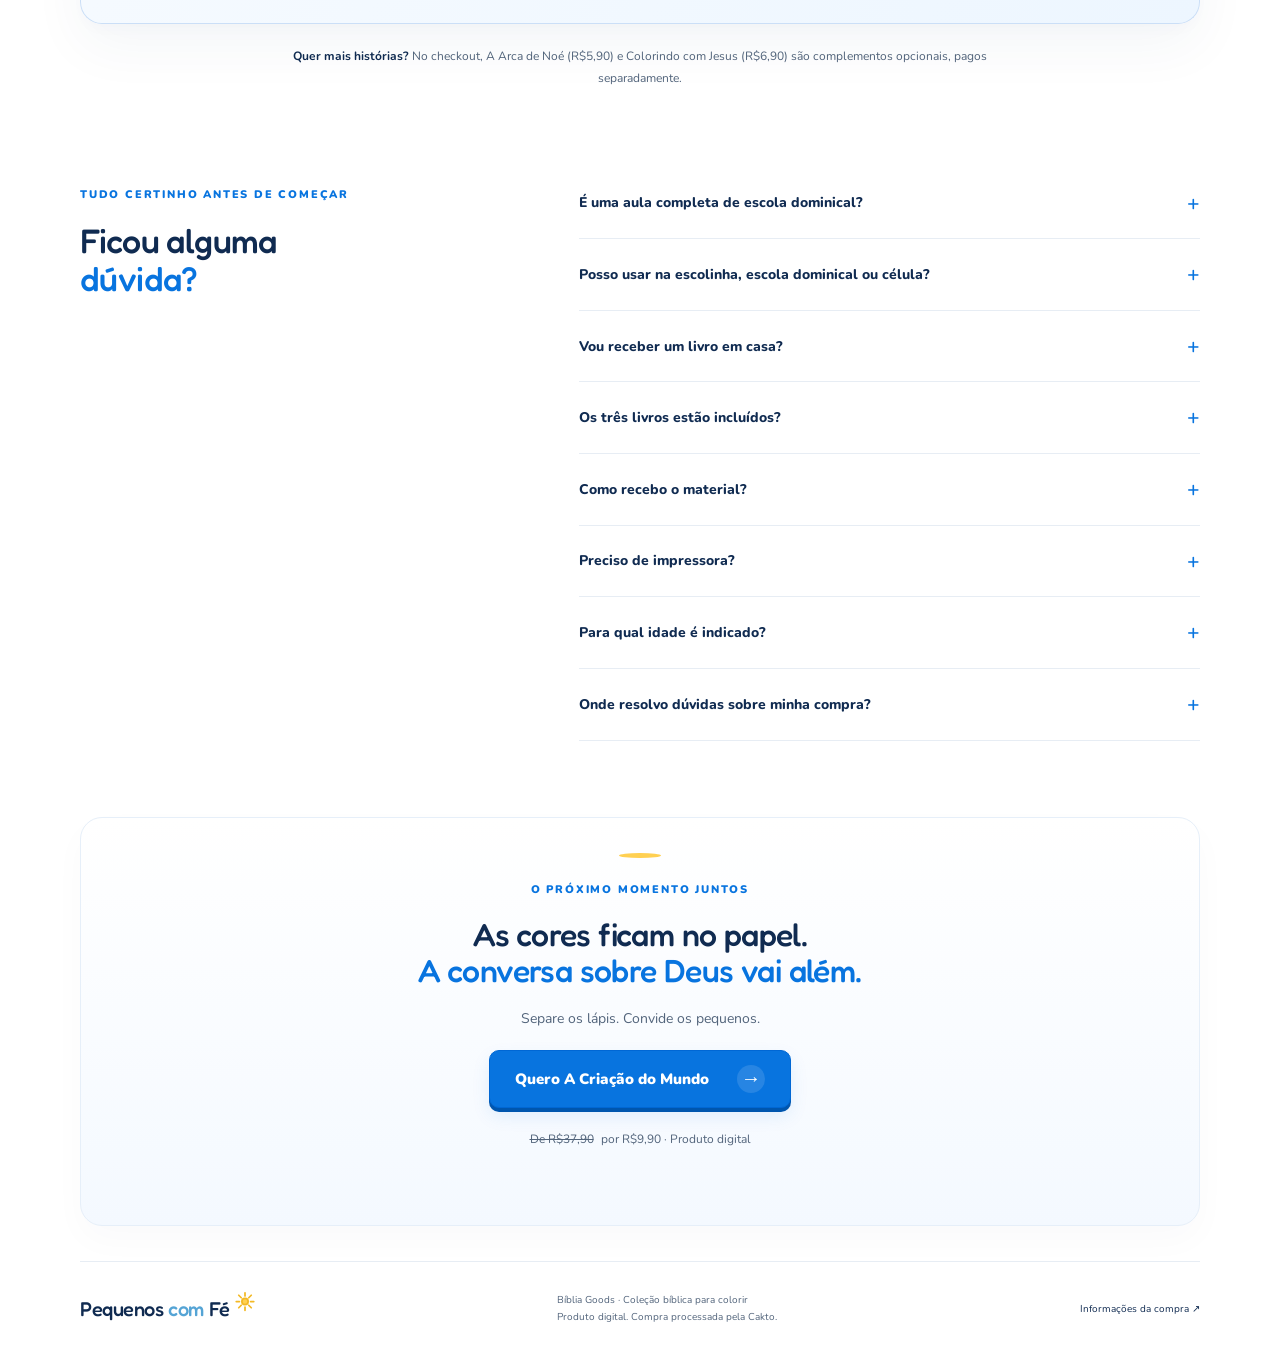
==== commit 1e05dbb5: "CopyAB-V3: reduz texto e simplifica percurso até oferta" ====
--- a/index.html
+++ b/index.html
@@ -1,13 +1,13 @@
 <!doctype html>
 <html lang="pt-BR"><head><meta charset="utf-8"><meta name="viewport" content="width=device-width,initial-scale=1"><title>Pequenos com Fé | Bíblia Goods para colorir</title><meta name="description" content="Conheça A Criação do Mundo: livro bíblico digital para imprimir e colorir com as crianças. Veja páginas reais do PDF."><meta name="theme-color" content="#ffffff"><link rel="preconnect" href="https://fonts.googleapis.com"><link rel="preconnect" href="https://fonts.gstatic.com" crossorigin><link href="https://fonts.googleapis.com/css2?family=Fredoka:wght@500;600&family=Nunito:wght@400;600;700;800;900&display=swap" rel="stylesheet"><link rel="stylesheet" href="style.css"></head>
 <body id="inicio"><header class="wrap header"><a class="brand" href="#inicio" aria-label="Pequenos com Fé, início">Pequenos <span>com</span> Fé<svg aria-hidden="true" viewBox="0 0 32 32"><path d="M16 2v5m0 18v5M2 16h5m18 0h5M6 6l4 4m12 12 4 4M6 26l4-4M22 10l4-4"/><circle cx="16" cy="16" r="5"/></svg></a><a class="nav-link" href="#previas">Veja por dentro <span aria-hidden="true">→</span></a></header>
-<div class="scroll-progress" aria-hidden="true"><span></span></div><main><section class="wrap hero" aria-labelledby="hero-title"><div class="hero-copy"><div class="hero-signature"><span aria-hidden="true">✦</span> Fé que se compartilha, cor que aproxima.</div><p class="eyebrow">BÍBLIA GOODS · PEQUENOS COM FÉ</p><h1 id="hero-title">A história da Criação ganha <span class="underline">cores.</span><br> E espaço na conversa sobre Deus.</h1><p class="lead">Conheça <strong>A Criação do Mundo</strong>, um livro bíblico digital para imprimir e colorir. Uma atividade para compartilhar a fé com os pequenos — em casa, na escolinha da igreja, na escola dominical ou no momento das crianças na célula.</p></div><figure class="hero-art"><img src="assets/hero-book.webp" alt="Mockup ilustrativo de A Criação do Mundo, com sol e lápis de cor" width="1200" height="800" fetchpriority="high"><figcaption>Livro digital. Você imprime as páginas para usar.</figcaption></figure><div class="hero-action"><a class="button checkout " href="https://pay.cakto.com.br/322xcgf_1241371">Quero A Criação do Mundo<span aria-hidden="true">→</span></a><p class="cta-support">PDF para imprimir · Pagamento único</p><p class="price-note"><strong>R$9,90</strong> + R$0,99 de taxa</p><p class="small">Produto digital · Total no checkout: R$10,89</p></div></section>
+<div class="scroll-progress" aria-hidden="true"><span></span></div><main><section class="wrap hero" aria-labelledby="hero-title"><div class="hero-copy"><div class="hero-signature"><span aria-hidden="true">✦</span> Fé que se compartilha, cor que aproxima.</div><p class="eyebrow">BÍBLIA GOODS · PEQUENOS COM FÉ</p><h1 id="hero-title">Colorir a Criação.<br><span class="underline">Compartilhar a fé.</span></h1><p class="lead"><strong>A Criação do Mundo:</strong> livro bíblico em PDF para imprimir e colorir. Em família, na escolinha ou na célula.</p></div><figure class="hero-art"><img src="assets/hero-book.webp" alt="Mockup ilustrativo de A Criação do Mundo, com sol e lápis de cor" width="1200" height="800" fetchpriority="high"><figcaption>Livro digital. Você imprime as páginas para usar.</figcaption></figure><div class="hero-action"><a class="button checkout " href="https://pay.cakto.com.br/322xcgf_1241371">Quero A Criação do Mundo<span aria-hidden="true">→</span></a><p class="cta-support">PDF para imprimir · Pagamento único</p><p class="price-note"><strong>R$9,90</strong> + R$0,99 de taxa</p><p class="small">Produto digital · Total no checkout: R$10,89</p></div></section>
 <div class="wrap reassurance"><span><b aria-hidden="true">↓</b> Entrega por e-mail</span><span><b aria-hidden="true">▤</b> Pronto para imprimir</span><span><b aria-hidden="true">♡</b> Para fazer juntos</span></div>
-<section class="wrap section previews" id="previas"><div class="chapter-mark" aria-hidden="true"><span>01 / POR DENTRO DO LIVRO</span><i></i><b>✦</b></div><div class="section-heading"><div><p class="eyebrow">UM POUQUINHO DO QUE VEM AÍ</p><h2>Estes desenhos podem acompanhar<br><span>sua próxima história sobre a Criação.</span></h2></div><p>Confira páginas reais do livro. Toque para ampliar e escolha os desenhos que combinam com as crianças.</p></div><div class="gallery"><button class="preview" data-image="assets/preview-0.webp" aria-label="Ampliar prévia 1"><img src="assets/preview-0.webp" alt="Desenho para colorir, prévia real 1 do livro A Criação do Mundo" width="953" height="681" loading="lazy"><span>Página do livro <b aria-hidden="true">↗</b></span></button><button class="preview" data-image="assets/preview-1.webp" aria-label="Ampliar prévia 2"><img src="assets/preview-1.webp" alt="Desenho para colorir, prévia real 2 do livro A Criação do Mundo" width="953" height="681" loading="lazy"><span>Página do livro <b aria-hidden="true">↗</b></span></button><button class="preview" data-image="assets/preview-2.webp" aria-label="Ampliar prévia 3"><img src="assets/preview-2.webp" alt="Desenho para colorir, prévia real 3 do livro A Criação do Mundo" width="953" height="681" loading="lazy"><span>Página do livro <b aria-hidden="true">↗</b></span></button><button class="preview" data-image="assets/preview-3.webp" aria-label="Ampliar prévia 4"><img src="assets/preview-3.webp" alt="Desenho para colorir, prévia real 4 do livro A Criação do Mundo" width="953" height="681" loading="lazy"><span>Página do livro <b aria-hidden="true">↗</b></span></button></div><p class="small preview-note">Desenhos em preto e branco. As próximas cores ficam por conta das crianças.</p></section>
-<section class="faith-pause wrap" aria-labelledby="faith-title"><span class="faith-orbit" aria-hidden="true"></span><div class="faith-symbol" aria-hidden="true"><svg viewBox="0 0 160 130"><path d="M80 109C57 91 30 91 9 96V29c24-7 49-3 71 14 22-17 47-21 71-14v67c-21-5-48-5-71 13Z"/><path d="M80 43v66M27 47c12-2 24 1 36 7M27 62c12-2 24 1 36 7M98 54c12-6 24-9 36-7M98 69c12-6 24-9 36-7M80 8v17M59 13l7 13M101 13l-7 13"/></svg><span>BÍBLIA + CRIATIVIDADE</span></div><div><p class="eyebrow">MAIS UM JEITO DE COMPARTILHAR A FÉ</p><h2 id="faith-title">Entre uma cor e outra,<br><span>uma conversa sobre Deus.</span></h2><p>Quem cuida dos pequenos sabe: depois de contar uma história bíblica, é bom ter algo que eles possam fazer com as próprias mãos. Escolha um desenho e abra espaço para perguntas enquanto colorem.</p><a href="#oferta" class="faith-link">Levar essa ideia para casa <span aria-hidden="true">→</span></a></div><span class="faith-spark" aria-hidden="true">✦</span></section><section class="wrap section moments"><div class="chapter-mark" aria-hidden="true"><span>02 / FÉ EM FAMÍLIA</span><i></i><b>✦</b></div><div class="section-heading"><div><p class="eyebrow">A FÉ TAMBÉM SE ENSINA NO DIA A DIA</p><h2>Você prepara a história.<br><span>Os desenhos ajudam a trazer as crianças para a atividade.</span></h2></div><p>Para pais, responsáveis, professores e voluntários que ensinam com carinho.</p></div><div class="moment-grid"><article><span class="moment-icon" aria-hidden="true">☀</span><p class="moment-label">EM CASA</p><h3>Fé em família</h3><p>Um convite para compartilhar a fé com os pequenos enquanto colorem.</p></article><article><span class="moment-icon" aria-hidden="true">♡</span><p class="moment-label">NA ESCOLA DOMINICAL</p><h3>Uma atividade após a história</h3><p>Escolha desenhos para acompanhar a apresentação da Criação na escolinha da igreja.</p></article><article><span class="moment-icon" aria-hidden="true">✎</span><p class="moment-label">NA CÉLULA</p><h3>Um momento com os pequenos</h3><p>Uma ideia para acompanhar o momento bíblico com as crianças.</p></article></div></section><section class="wrap section family"><div class="family-copy"><p class="eyebrow">PAPEL, LÁPIS E UM TEMPINHO JUNTOS</p><h2>Um recurso simples para quem ensina.<br><span>Espaço para criar para quem aprende.</span></h2><p>Vai falar sobre a Criação? Abra o PDF, escolha uma página relacionada ao tema e prepare a impressão. Você adapta a conversa às crianças.</p><a class="text-link" href="#oferta">Conheça o livro <span aria-hidden="true">→</span></a></div><div class="benefits"><article><span class="number yellow">01</span><div><h3>Uma ligação com o tema bíblico</h3><p>Use os elementos dos desenhos para retomar o relato da Criação apresentado na Bíblia.</p></div></article><article><span class="number blue">02</span><div><h3>Espaço para criar</h3><p>Cores e combinações escolhidas por eles, com liberdade para dar seu próprio jeito a cada desenho.</p></div></article><article><span class="number coral">03</span><div><h3>Menos preparação do desenho</h3><p>Escolha entre as páginas do PDF, sem precisar ilustrar a atividade por conta própria.</p></div></article></div></section>
-<section class="wrap section discovery"><div class="discovery-art"><span class="art-caption" aria-hidden="true">Uma página. Muitas descobertas.</span><span class="paper-label">DIRETO DO PDF</span><button class="preview feature-preview" data-image="assets/preview-feature.webp" aria-label="Ampliar prévia dos pássaros"><img src="assets/preview-feature.webp" alt="Página real do livro com pássaros e borboletas para colorir" width="775" height="553" loading="lazy"><span>Veja os detalhes do desenho <b aria-hidden="true">↗</b></span></button><svg class="drawn-star" viewBox="0 0 48 48" aria-hidden="true"><path d="m24 3 5 15 16 6-16 5-5 16-6-16-15-5 15-6Z"/></svg></div><div class="discovery-copy"><p class="eyebrow">A PRÓXIMA DESCOBERTA ESTÁ NO PAPEL</p><h2>Conte. Convide a colorir.<br><span>Escute o que os pequenos têm a dizer.</span></h2><p>Pássaros, borboletas e elementos da natureza para observar, pintar e conversar sobre a Criação.</p><p>Depois da história, pergunte: “Quais animais você encontrou aqui?” Aproveite para conversar sobre a natureza e motivos para agradecer a Deus.</p><a class="button" href="#oferta">Quero A Criação do Mundo <span aria-hidden="true">→</span></a><p class="small">Prévia real do livro A Criação do Mundo.</p></div></section><aside class="conversation wrap"><div><p class="eyebrow">EXPERIMENTE ENQUANTO COLOREM</p><h2>Uma pergunta pequena.<br><span>Uma conversa cheia de significado.</span></h2><p>Sugestões para acompanhar a atividade. Adapte à sua família ou ao encontro com as crianças.</p></div><div class="question-notes"><p class="question-invite">Toque numa pergunta e veja uma ideia de conversa ↓</p><details class="question-card"><summary><span>01</span> O que você mais gosta na criação de Deus?</summary><p>Convide a criança a encontrar algo no desenho e contar por que gostou. Você também pode compartilhar a sua resposta.</p></details><details class="question-card"><summary><span>02</span> Como cuidar dos animais e das plantas?</summary><p>Pensem juntos em um cuidado simples: regar uma planta, respeitar os animais ou manter um lugar limpo.</p></details><details class="question-card"><summary><span>03</span> Pelo que vamos agradecer hoje?</summary><p>Cada um pode escolher algo pelo qual é grato. Se fizer parte da rotina da família, terminem com uma oração.</p></details></div></aside><div class="wrap story-ribbon" aria-label="Bíblia, cor e conexão"><span>Bíblia aberta.</span><i aria-hidden="true">✦</i><span>Lápis na mão.</span><i aria-hidden="true">✦</i><strong>Fé na conversa.</strong></div><section class="wrap section how"><div class="center-title"><p class="eyebrow">DA COMPRA AOS LÁPIS DE COR</p><h2>Do e-mail para <span>a sua atividade.</span></h2></div><div class="steps"><article><span>1</span><h3>Faça sua compra</h3><p>Finalize o pedido pelo checkout da Cakto.</p></article><article><span>2</span><h3>Receba por e-mail</h3><p>Após a confirmação do pagamento, o acesso ao material é enviado ao e-mail informado na compra.</p></article><article><span>3</span><h3>Imprima e aproveite</h3><p>Selecione as páginas e prepare a atividade, respeitando as condições de uso. Impressão e materiais não incluídos.</p></article></div></section>
-<section class="wrap section" id="oferta"><div class="chapter-mark" aria-hidden="true"><span>03 / COMECE POR AQUI</span><i></i><b>✦</b></div><div class="offer"><div class="offer-content"><span class="offer-tab">BÍBLIA, CRIATIVIDADE E TEMPO EM FAMÍLIA</span><p class="eyebrow">SEU PRIMEIRO LIVRO DA COLEÇÃO</p><h2>A Criação <span>do Mundo.</span></h2><p>Para pais, responsáveis, professores e voluntários que procuram uma atividade bíblica para colorir com as crianças.</p><ul class="includes"><li>Livro digital A Criação do Mundo em PDF</li><li>54 páginas no total, incluindo capa e identificação</li><li>Acesso enviado por e-mail após a confirmação do pagamento</li></ul><p class="digital-note">Produto digital. Impressão, papel e lápis não incluídos.</p></div><div class="offer-purchase"><span class="offer-label">PAGAMENTO ÚNICO</span><p class="offer-price">R$ <strong>9,90</strong></p><p class="fee">+ R$0,99 de taxa de serviço<br><b>Total sem complementos: R$10,89</b></p><a class="button checkout " href="https://pay.cakto.com.br/322xcgf_1241371">Quero A Criação do Mundo<span aria-hidden="true">→</span></a><p class="purchase-reassurance"><span aria-hidden="true">✓</span> Compra única · Produto digital</p><p class="small">Compra processada pela Cakto</p></div></div><p class="optional"><strong>Quer mais histórias?</strong> No checkout, A Arca de Noé (R$5,90) e Colorindo com Jesus (R$6,90) são complementos opcionais, pagos separadamente.</p></section>
-<section class="wrap section faq"><div class="faq-heading"><p class="eyebrow">TUDO CERTINHO ANTES DE COMEÇAR</p><h2>Dúvidas antes de <span>preparar a atividade?</span></h2></div><div class="questions"><details><summary>É uma aula completa de escola dominical?</summary><p>É um livro para colorir que pode acompanhar a apresentação da história bíblica. A explicação e a condução da atividade ficam por conta do adulto.</p></details><details><summary>Posso usar na escolinha, escola dominical ou célula?</summary><p>O uso com turmas depende das condições de licença. Confirme a autorização e os limites de reprodução antes de preparar cópias para o grupo. A compra não deve ser entendida como permissão para compartilhar ou revender o PDF.</p></details><details><summary>Vou receber um livro em casa?</summary><p>Não. É um produto digital para baixar e imprimir. Não há envio de livro físico nem de materiais de pintura.</p></details><details><summary>Os três livros estão incluídos?</summary><p>O valor de R$9,90 corresponde somente a A Criação do Mundo. Noé e Colorindo com Jesus são complementos opcionais pagos separadamente. O checkout também acrescenta R$0,99 de taxa de serviço.</p></details><details><summary>Como recebo o material?</summary><p>Após a confirmação do pagamento, você recebe o acesso ao material no e-mail informado na compra. Confira também as pastas de spam e promoções. No arquivo de entrega, há um botão e um link copiável para acessar a pasta do livro.</p></details><details><summary>Preciso de impressora?</summary><p>Para colorir no papel, você precisa imprimir em casa ou em uma gráfica. A impressão não está incluída. Confira a prévia de impressão antes de imprimir todas as páginas.</p></details><details><summary>Para qual idade é indicado?</summary><p>A proposta é fazer a atividade com as crianças, com acompanhamento de um adulto. Veja as prévias e escolha os desenhos de acordo com o interesse e a habilidade de cada criança.</p></details><details><summary>Onde resolvo dúvidas sobre minha compra?</summary><p>Consulte os dados de atendimento do vendedor no checkout e nas informações da sua compra na Cakto.</p></details></div></section>
-<section class="wrap closing"><p class="eyebrow">O PRÓXIMO MOMENTO JUNTOS</p><h2>As cores ficam no papel.<br><span>A conversa sobre Deus vai além.</span></h2><p>Em casa ou no encontro com os pequenos: conte a história, separe os lápis e convide as crianças a participar.</p><a class="button checkout " href="https://pay.cakto.com.br/322xcgf_1241371">Quero A Criação do Mundo<span aria-hidden="true">→</span></a><p class="small">R$9,90 + R$0,99 de taxa · Total: R$10,89</p></section></main>
+<section class="wrap section previews" id="previas"><div class="chapter-mark" aria-hidden="true"><span>01 / POR DENTRO DO LIVRO</span><i></i><b>✦</b></div><div class="section-heading"><div><p class="eyebrow">UM POUQUINHO DO QUE VEM AÍ</p><h2>Veja o livro <span>por dentro.</span></h2></div><p>Páginas reais do PDF. Toque para ampliar.</p></div><div class="gallery"><button class="preview" data-image="assets/preview-0.webp" aria-label="Ampliar prévia 1"><img src="assets/preview-0.webp" alt="Desenho para colorir, prévia real 1 do livro A Criação do Mundo" width="953" height="681" loading="lazy"><span>Página do livro <b aria-hidden="true">↗</b></span></button><button class="preview" data-image="assets/preview-1.webp" aria-label="Ampliar prévia 2"><img src="assets/preview-1.webp" alt="Desenho para colorir, prévia real 2 do livro A Criação do Mundo" width="953" height="681" loading="lazy"><span>Página do livro <b aria-hidden="true">↗</b></span></button><button class="preview" data-image="assets/preview-2.webp" aria-label="Ampliar prévia 3"><img src="assets/preview-2.webp" alt="Desenho para colorir, prévia real 3 do livro A Criação do Mundo" width="953" height="681" loading="lazy"><span>Página do livro <b aria-hidden="true">↗</b></span></button><button class="preview" data-image="assets/preview-3.webp" aria-label="Ampliar prévia 4"><img src="assets/preview-3.webp" alt="Desenho para colorir, prévia real 4 do livro A Criação do Mundo" width="953" height="681" loading="lazy"><span>Página do livro <b aria-hidden="true">↗</b></span></button></div><p class="small preview-note">Desenhos em preto e branco. As próximas cores ficam por conta das crianças.</p></section>
+<section class="faith-pause wrap" aria-labelledby="faith-title"><span class="faith-orbit" aria-hidden="true"></span><div class="faith-symbol" aria-hidden="true"><svg viewBox="0 0 160 130"><path d="M80 109C57 91 30 91 9 96V29c24-7 49-3 71 14 22-17 47-21 71-14v67c-21-5-48-5-71 13Z"/><path d="M80 43v66M27 47c12-2 24 1 36 7M27 62c12-2 24 1 36 7M98 54c12-6 24-9 36-7M98 69c12-6 24-9 36-7M80 8v17M59 13l7 13M101 13l-7 13"/></svg><span>BÍBLIA + CRIATIVIDADE</span></div><div><p class="eyebrow">MAIS UM JEITO DE COMPARTILHAR A FÉ</p><h2 id="faith-title">Entre uma cor e outra,<br><span>uma conversa sobre Deus.</span></h2><p>Conte a história, escolha um desenho e escute as perguntas dos pequenos.</p><a href="#oferta" class="faith-link">Levar essa ideia para casa <span aria-hidden="true">→</span></a></div><span class="faith-spark" aria-hidden="true">✦</span></section><section class="wrap section moments"><div class="chapter-mark" aria-hidden="true"><span>02 / FÉ EM FAMÍLIA</span><i></i><b>✦</b></div><div class="section-heading"><div><p class="eyebrow">A FÉ TAMBÉM SE ENSINA NO DIA A DIA</p><h2>Uma atividade.<br><span>Vários momentos de fé.</span></h2></div><p>Para famílias, professores e voluntários.</p></div><div class="moment-grid"><article><span class="moment-icon" aria-hidden="true">☀</span><p class="moment-label">EM CASA</p><h3>Fé em família</h3><p>Compartilhe a fé enquanto colorem.</p></article><article><span class="moment-icon" aria-hidden="true">♡</span><p class="moment-label">NA ESCOLA DOMINICAL</p><h3>Depois da história</h3><p>Desenhos para acompanhar a Criação.</p></article><article><span class="moment-icon" aria-hidden="true">✎</span><p class="moment-label">NA CÉLULA</p><h3>Momento das crianças</h3><p>Leve o tema bíblico para o papel.</p></article></div></section>
+<div class="wrap story-ribbon" aria-label="Bíblia, cor e conexão"><span>Bíblia aberta.</span><i aria-hidden="true">✦</i><span>Lápis na mão.</span><i aria-hidden="true">✦</i><strong>Fé na conversa.</strong></div><section class="wrap section how"><div class="center-title"><p class="eyebrow">DA COMPRA AOS LÁPIS DE COR</p><h2>Compre. Imprima. <span>Colora.</span></h2></div><div class="steps"><article><span>1</span><h3>Faça sua compra</h3><p>Finalize o pedido pelo checkout da Cakto.</p></article><article><span>2</span><h3>Receba por e-mail</h3><p>Acesso por e-mail após o pagamento confirmado.</p></article><article><span>3</span><h3>Imprima e aproveite</h3><p>Escolha as páginas e separe os lápis.</p></article></div></section>
+<section class="wrap section" id="oferta"><div class="chapter-mark" aria-hidden="true"><span>03 / COMECE POR AQUI</span><i></i><b>✦</b></div><div class="offer"><div class="offer-content"><span class="offer-tab">BÍBLIA, CRIATIVIDADE E TEMPO EM FAMÍLIA</span><p class="eyebrow">SEU PRIMEIRO LIVRO DA COLEÇÃO</p><h2>A Criação <span>do Mundo.</span></h2><p>Uma atividade bíblica pronta para ganhar cores.</p><ul class="includes"><li>Livro digital A Criação do Mundo em PDF</li><li>54 páginas no total, incluindo capa e identificação</li><li>Acesso enviado por e-mail após a confirmação do pagamento</li></ul><p class="digital-note">Produto digital. Impressão, papel e lápis não incluídos.</p></div><div class="offer-purchase"><span class="offer-label">PAGAMENTO ÚNICO</span><p class="offer-price">R$ <strong>9,90</strong></p><p class="fee">+ R$0,99 de taxa de serviço<br><b>Total sem complementos: R$10,89</b></p><a class="button checkout " href="https://pay.cakto.com.br/322xcgf_1241371">Quero A Criação do Mundo<span aria-hidden="true">→</span></a><p class="purchase-reassurance"><span aria-hidden="true">✓</span> Compra única · Produto digital</p><p class="small">Compra processada pela Cakto</p></div></div><p class="optional"><strong>Quer mais histórias?</strong> No checkout, A Arca de Noé (R$5,90) e Colorindo com Jesus (R$6,90) são complementos opcionais, pagos separadamente.</p></section>
+<section class="wrap section faq"><div class="faq-heading"><p class="eyebrow">TUDO CERTINHO ANTES DE COMEÇAR</p><h2>Ficou alguma <span>dúvida?</span></h2></div><div class="questions"><details><summary>É uma aula completa de escola dominical?</summary><p>Não. É um livro para colorir; o adulto conduz a história e a conversa.</p></details><details><summary>Posso usar na escolinha, escola dominical ou célula?</summary><p>Confirme as condições de licença e reprodução antes de usar com turmas. A compra não autoriza compartilhar ou revender o PDF.</p></details><details><summary>Vou receber um livro em casa?</summary><p>Não. Você recebe um PDF para baixar e imprimir.</p></details><details><summary>Os três livros estão incluídos?</summary><p>O valor de R$9,90 corresponde somente a A Criação do Mundo. Noé e Colorindo com Jesus são complementos opcionais pagos separadamente. O checkout também acrescenta R$0,99 de taxa de serviço.</p></details><details><summary>Como recebo o material?</summary><p>O acesso chega por e-mail após o pagamento confirmado. Confira spam e promoções.</p></details><details><summary>Preciso de impressora?</summary><p>Imprima em casa ou numa gráfica. Impressão não incluída.</p></details><details><summary>Para qual idade é indicado?</summary><p>Veja as prévias e escolha conforme a habilidade e o interesse da criança.</p></details><details><summary>Onde resolvo dúvidas sobre minha compra?</summary><p>Consulte os dados de atendimento do vendedor no checkout e nas informações da sua compra na Cakto.</p></details></div></section>
+<section class="wrap closing"><p class="eyebrow">O PRÓXIMO MOMENTO JUNTOS</p><h2>As cores ficam no papel.<br><span>A conversa sobre Deus vai além.</span></h2><p>Separe os lápis. Convide os pequenos.</p><a class="button checkout " href="https://pay.cakto.com.br/322xcgf_1241371">Quero A Criação do Mundo<span aria-hidden="true">→</span></a><p class="small">R$9,90 + R$0,99 de taxa · Total: R$10,89</p></section></main>
 <footer class="wrap footer"><a class="brand" href="#inicio" aria-label="Pequenos com Fé, início">Pequenos <span>com</span> Fé<svg aria-hidden="true" viewBox="0 0 32 32"><path d="M16 2v5m0 18v5M2 16h5m18 0h5M6 6l4 4m12 12 4 4M6 26l4-4M22 10l4-4"/><circle cx="16" cy="16" r="5"/></svg></a><p>Bíblia Goods · Coleção bíblica para colorir<br>Produto digital. Compra processada pela Cakto.</p><a href="https://pay.cakto.com.br/322xcgf_1241371">Informações da compra ↗</a></footer>
-<div class="scroll-mist" aria-hidden="true"></div><dialog aria-label="Página do livro ampliada"><button class="close" aria-label="Fechar prévia">✕</button><img alt="Prévia ampliada do livro"></dialog><script src="app.js"></script></body></html>+<div class="scroll-mist" aria-hidden="true"></div><dialog aria-label="Página do livro ampliada"><button class="close" aria-label="Fechar prévia">✕</button><img alt="Prévia ampliada do livro"></dialog><script src="app.js"></script></body></html>
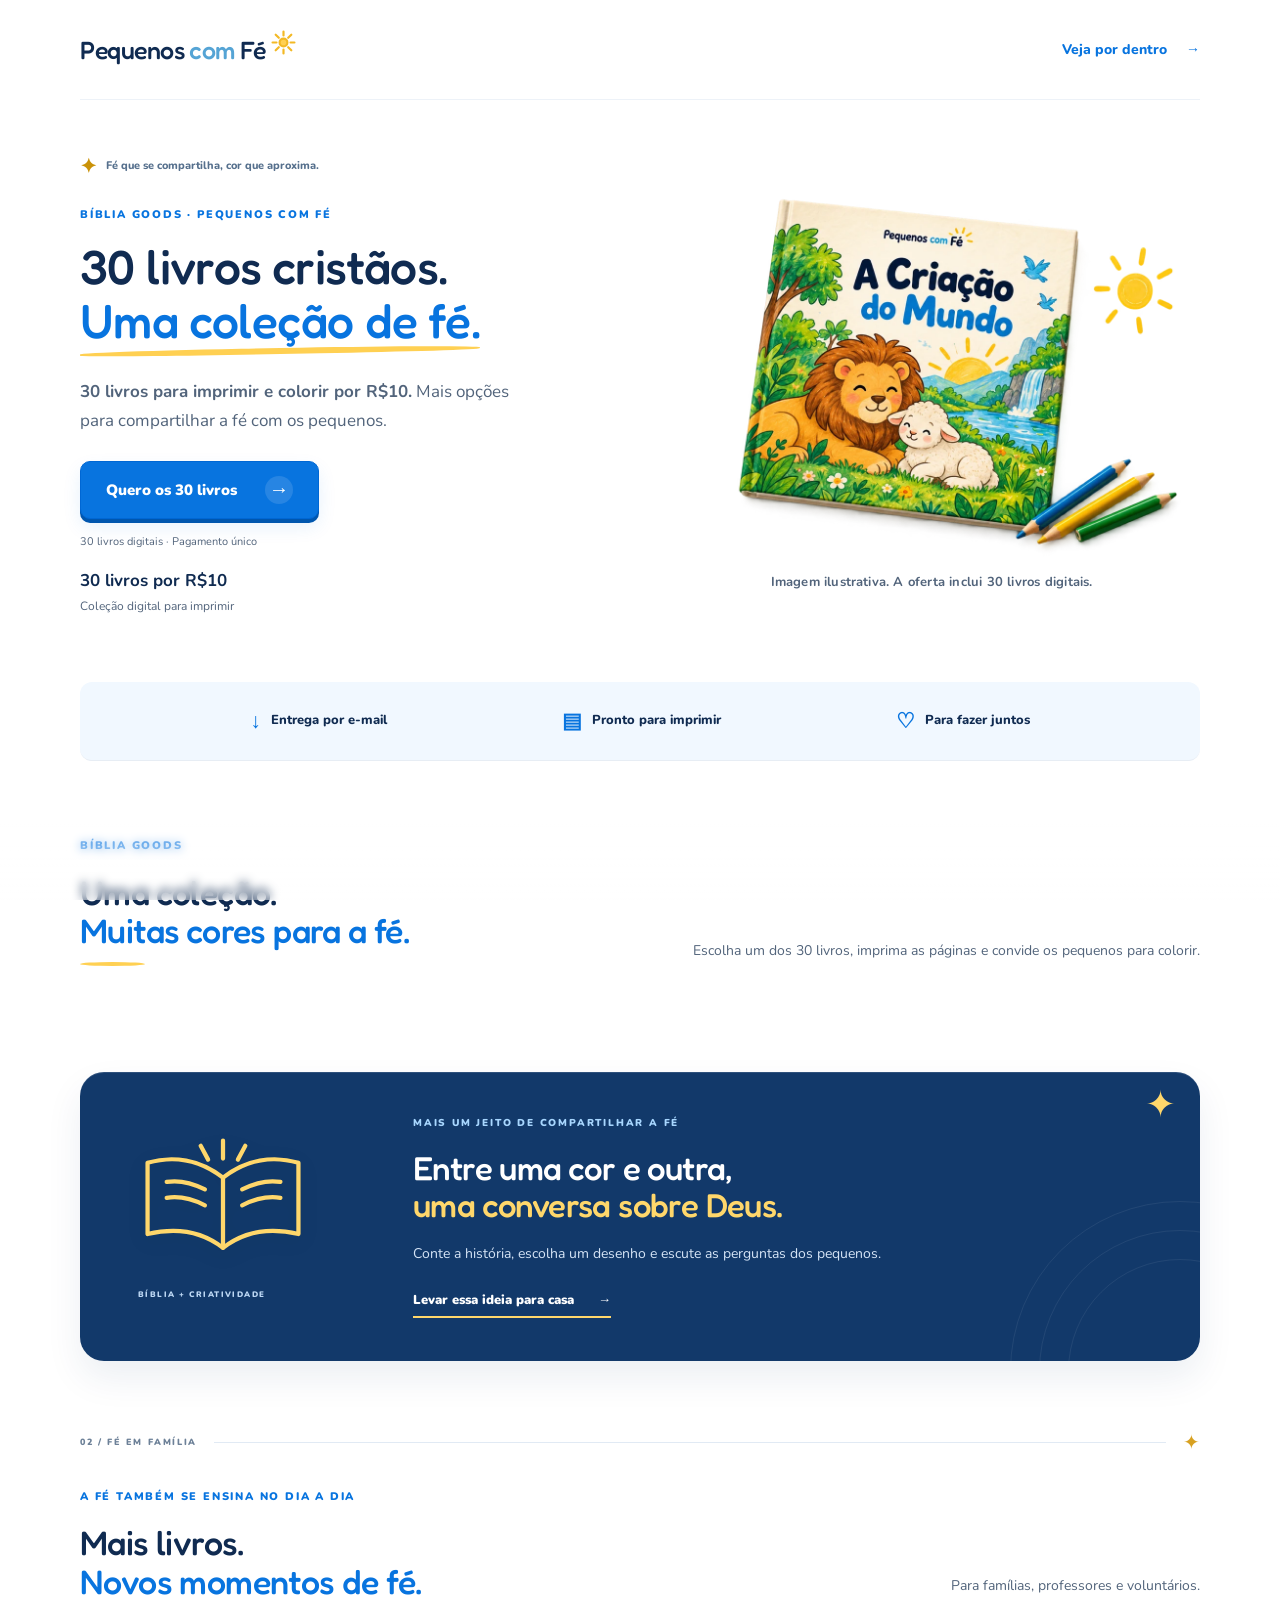
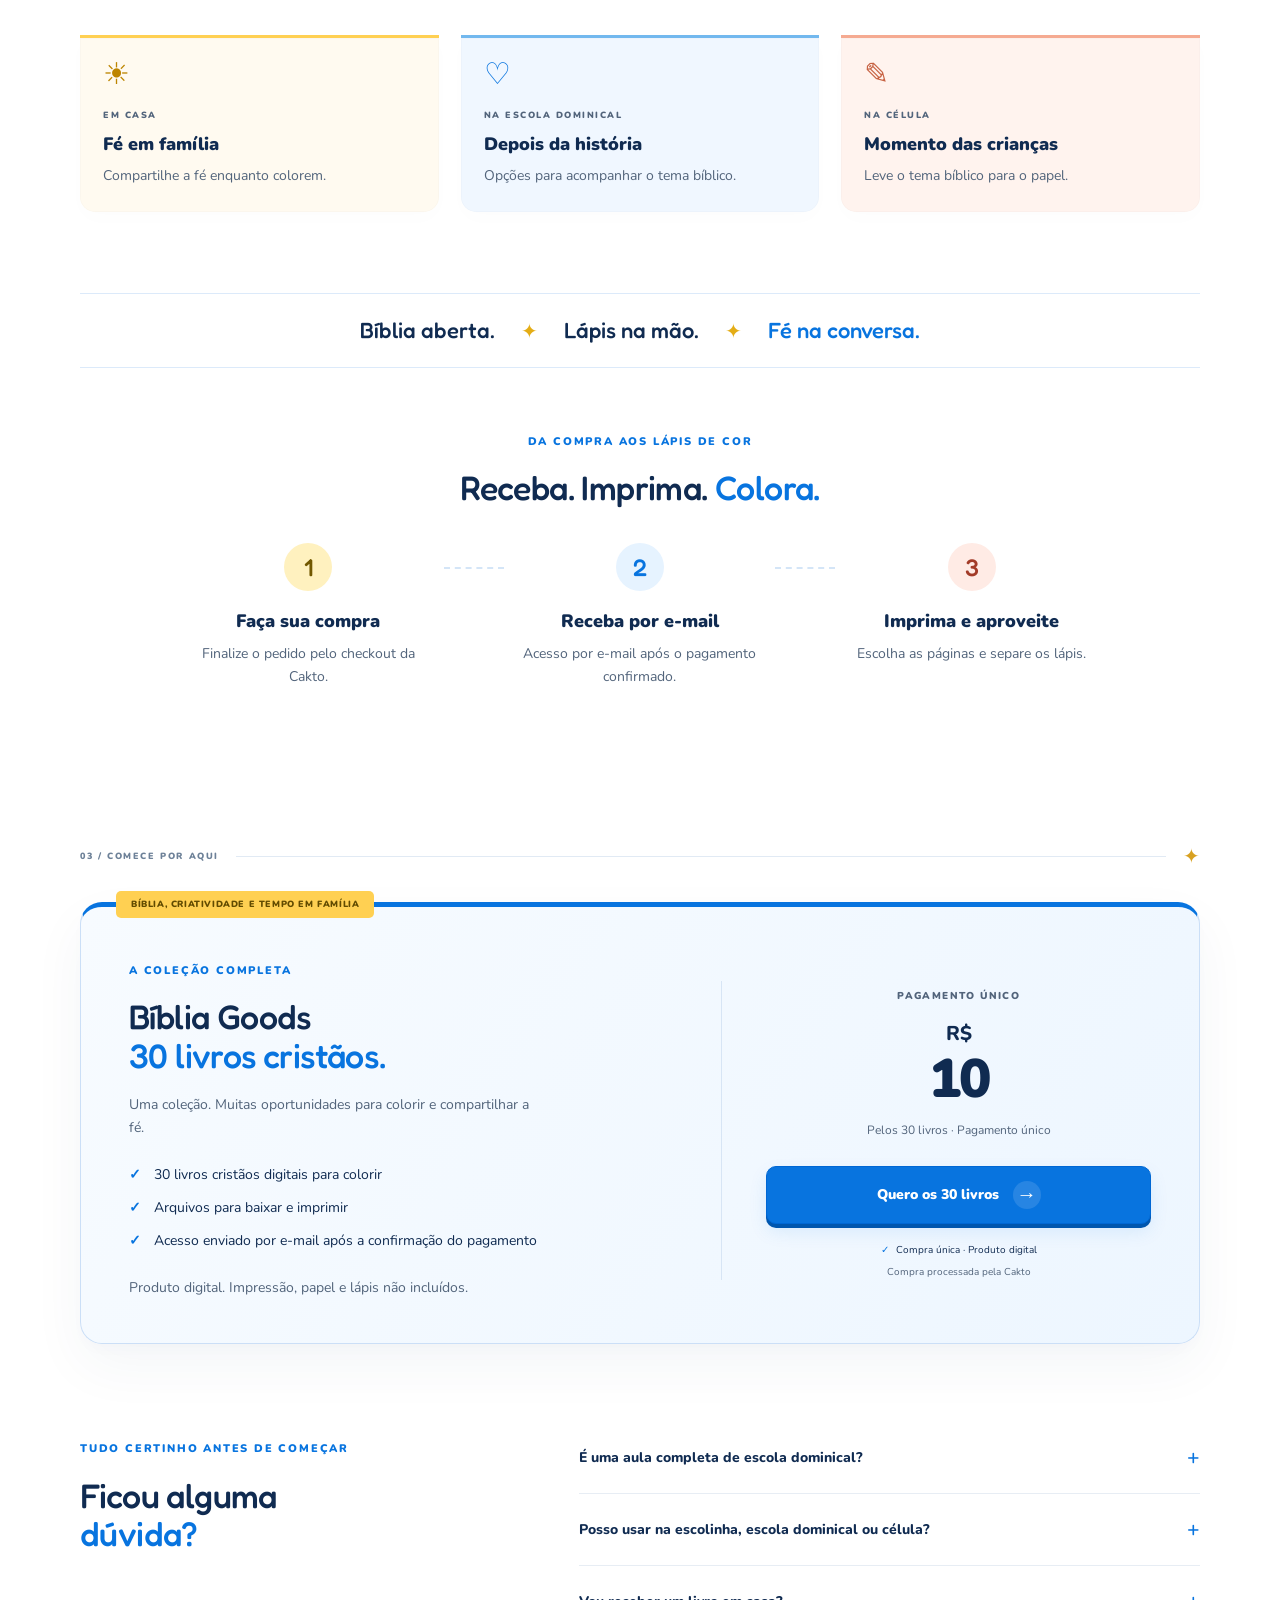
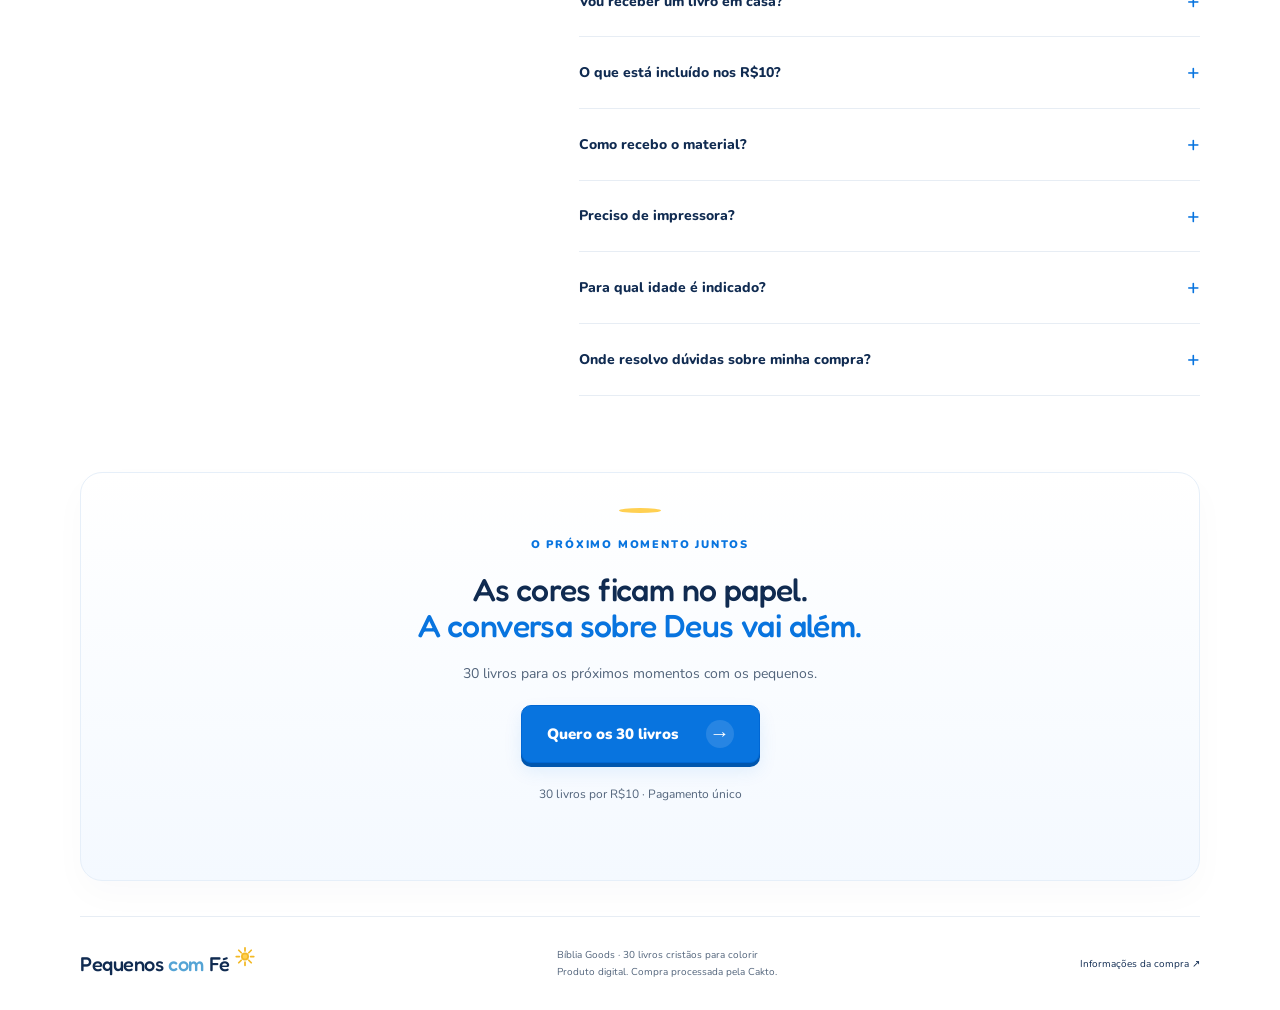
==== commit 247359fb: "NC-V1: coleção de 30 livros cristãos por R$10" ====
--- a/index.html
+++ b/index.html
@@ -1,13 +1,13 @@
 <!doctype html>
-<html lang="pt-BR"><head><meta charset="utf-8"><meta name="viewport" content="width=device-width,initial-scale=1"><title>Pequenos com Fé | Bíblia Goods para colorir</title><meta name="description" content="Conheça A Criação do Mundo: livro bíblico digital para imprimir e colorir com as crianças. Veja páginas reais do PDF."><meta name="theme-color" content="#ffffff"><link rel="preconnect" href="https://fonts.googleapis.com"><link rel="preconnect" href="https://fonts.gstatic.com" crossorigin><link href="https://fonts.googleapis.com/css2?family=Fredoka:wght@500;600&family=Nunito:wght@400;600;700;800;900&display=swap" rel="stylesheet"><link rel="stylesheet" href="style.css"></head>
+<html lang="pt-BR"><head><meta charset="utf-8"><meta name="viewport" content="width=device-width,initial-scale=1"><title>Bíblia Goods | 30 Livros Cristãos para Colorir por R$10</title><meta name="description" content="Bíblia Goods: coleção digital com 30 livros cristãos para imprimir e colorir por R$10. Fé e criatividade para os momentos com os pequenos."><meta name="theme-color" content="#ffffff"><link rel="preconnect" href="https://fonts.googleapis.com"><link rel="preconnect" href="https://fonts.gstatic.com" crossorigin><link href="https://fonts.googleapis.com/css2?family=Fredoka:wght@500;600&family=Nunito:wght@400;600;700;800;900&display=swap" rel="stylesheet"><link rel="stylesheet" href="style.css"></head>
 <body id="inicio"><header class="wrap header"><a class="brand" href="#inicio" aria-label="Pequenos com Fé, início">Pequenos <span>com</span> Fé<svg aria-hidden="true" viewBox="0 0 32 32"><path d="M16 2v5m0 18v5M2 16h5m18 0h5M6 6l4 4m12 12 4 4M6 26l4-4M22 10l4-4"/><circle cx="16" cy="16" r="5"/></svg></a><a class="nav-link" href="#previas">Veja por dentro <span aria-hidden="true">→</span></a></header>
-<div class="scroll-progress" aria-hidden="true"><span></span></div><main><section class="wrap hero" aria-labelledby="hero-title"><div class="hero-copy"><div class="hero-signature"><span aria-hidden="true">✦</span> Fé que se compartilha, cor que aproxima.</div><p class="eyebrow">BÍBLIA GOODS · PEQUENOS COM FÉ</p><h1 id="hero-title">Colorir a Criação.<br><span class="underline">Compartilhar a fé.</span></h1><p class="lead"><strong>A Criação do Mundo:</strong> livro bíblico em PDF para imprimir e colorir. Em família, na escolinha ou na célula.</p></div><figure class="hero-art"><img src="assets/hero-book.webp" alt="Mockup ilustrativo de A Criação do Mundo, com sol e lápis de cor" width="1200" height="800" fetchpriority="high"><figcaption>Livro digital. Você imprime as páginas para usar.</figcaption></figure><div class="hero-action"><a class="button checkout " href="https://pay.cakto.com.br/322xcgf_1241371">Quero A Criação do Mundo<span aria-hidden="true">→</span></a><p class="cta-support">PDF para imprimir · Pagamento único</p><p class="price-note"><strong>R$9,90</strong> + R$0,99 de taxa</p><p class="small">Produto digital · Total no checkout: R$10,89</p></div></section>
+<div class="scroll-progress" aria-hidden="true"><span></span></div><main><section class="wrap hero" aria-labelledby="hero-title"><div class="hero-copy"><div class="hero-signature"><span aria-hidden="true">✦</span> Fé que se compartilha, cor que aproxima.</div><p class="eyebrow">BÍBLIA GOODS · PEQUENOS COM FÉ</p><h1 id="hero-title">30 livros cristãos.<br><span class="underline">Uma coleção de fé.</span></h1><p class="lead"><strong>30 livros para imprimir e colorir por R$10.</strong> Mais opções para compartilhar a fé com os pequenos.</p></div><figure class="hero-art"><img src="assets/hero-book.webp" alt="Mockup ilustrativo de A Criação do Mundo, com sol e lápis de cor" width="1200" height="800" fetchpriority="high"><figcaption>Imagem ilustrativa. A oferta inclui 30 livros digitais.</figcaption></figure><div class="hero-action"><a class="button checkout " href="https://pay.cakto.com.br/322xcgf_1241371">Quero os 30 livros<span aria-hidden="true">→</span></a><p class="cta-support">30 livros digitais · Pagamento único</p><p class="price-note"><strong>30 livros por R$10</strong></p><p class="small">Coleção digital para imprimir</p></div></section>
 <div class="wrap reassurance"><span><b aria-hidden="true">↓</b> Entrega por e-mail</span><span><b aria-hidden="true">▤</b> Pronto para imprimir</span><span><b aria-hidden="true">♡</b> Para fazer juntos</span></div>
-<section class="wrap section previews" id="previas"><div class="chapter-mark" aria-hidden="true"><span>01 / POR DENTRO DO LIVRO</span><i></i><b>✦</b></div><div class="section-heading"><div><p class="eyebrow">UM POUQUINHO DO QUE VEM AÍ</p><h2>Veja o livro <span>por dentro.</span></h2></div><p>Páginas reais do PDF. Toque para ampliar.</p></div><div class="gallery"><button class="preview" data-image="assets/preview-0.webp" aria-label="Ampliar prévia 1"><img src="assets/preview-0.webp" alt="Desenho para colorir, prévia real 1 do livro A Criação do Mundo" width="953" height="681" loading="lazy"><span>Página do livro <b aria-hidden="true">↗</b></span></button><button class="preview" data-image="assets/preview-1.webp" aria-label="Ampliar prévia 2"><img src="assets/preview-1.webp" alt="Desenho para colorir, prévia real 2 do livro A Criação do Mundo" width="953" height="681" loading="lazy"><span>Página do livro <b aria-hidden="true">↗</b></span></button><button class="preview" data-image="assets/preview-2.webp" aria-label="Ampliar prévia 3"><img src="assets/preview-2.webp" alt="Desenho para colorir, prévia real 3 do livro A Criação do Mundo" width="953" height="681" loading="lazy"><span>Página do livro <b aria-hidden="true">↗</b></span></button><button class="preview" data-image="assets/preview-3.webp" aria-label="Ampliar prévia 4"><img src="assets/preview-3.webp" alt="Desenho para colorir, prévia real 4 do livro A Criação do Mundo" width="953" height="681" loading="lazy"><span>Página do livro <b aria-hidden="true">↗</b></span></button></div><p class="small preview-note">Desenhos em preto e branco. As próximas cores ficam por conta das crianças.</p></section>
-<section class="faith-pause wrap" aria-labelledby="faith-title"><span class="faith-orbit" aria-hidden="true"></span><div class="faith-symbol" aria-hidden="true"><svg viewBox="0 0 160 130"><path d="M80 109C57 91 30 91 9 96V29c24-7 49-3 71 14 22-17 47-21 71-14v67c-21-5-48-5-71 13Z"/><path d="M80 43v66M27 47c12-2 24 1 36 7M27 62c12-2 24 1 36 7M98 54c12-6 24-9 36-7M98 69c12-6 24-9 36-7M80 8v17M59 13l7 13M101 13l-7 13"/></svg><span>BÍBLIA + CRIATIVIDADE</span></div><div><p class="eyebrow">MAIS UM JEITO DE COMPARTILHAR A FÉ</p><h2 id="faith-title">Entre uma cor e outra,<br><span>uma conversa sobre Deus.</span></h2><p>Conte a história, escolha um desenho e escute as perguntas dos pequenos.</p><a href="#oferta" class="faith-link">Levar essa ideia para casa <span aria-hidden="true">→</span></a></div><span class="faith-spark" aria-hidden="true">✦</span></section><section class="wrap section moments"><div class="chapter-mark" aria-hidden="true"><span>02 / FÉ EM FAMÍLIA</span><i></i><b>✦</b></div><div class="section-heading"><div><p class="eyebrow">A FÉ TAMBÉM SE ENSINA NO DIA A DIA</p><h2>Uma atividade.<br><span>Vários momentos de fé.</span></h2></div><p>Para famílias, professores e voluntários.</p></div><div class="moment-grid"><article><span class="moment-icon" aria-hidden="true">☀</span><p class="moment-label">EM CASA</p><h3>Fé em família</h3><p>Compartilhe a fé enquanto colorem.</p></article><article><span class="moment-icon" aria-hidden="true">♡</span><p class="moment-label">NA ESCOLA DOMINICAL</p><h3>Depois da história</h3><p>Desenhos para acompanhar a Criação.</p></article><article><span class="moment-icon" aria-hidden="true">✎</span><p class="moment-label">NA CÉLULA</p><h3>Momento das crianças</h3><p>Leve o tema bíblico para o papel.</p></article></div></section>
-<div class="wrap story-ribbon" aria-label="Bíblia, cor e conexão"><span>Bíblia aberta.</span><i aria-hidden="true">✦</i><span>Lápis na mão.</span><i aria-hidden="true">✦</i><strong>Fé na conversa.</strong></div><section class="wrap section how"><div class="center-title"><p class="eyebrow">DA COMPRA AOS LÁPIS DE COR</p><h2>Compre. Imprima. <span>Colora.</span></h2></div><div class="steps"><article><span>1</span><h3>Faça sua compra</h3><p>Finalize o pedido pelo checkout da Cakto.</p></article><article><span>2</span><h3>Receba por e-mail</h3><p>Acesso por e-mail após o pagamento confirmado.</p></article><article><span>3</span><h3>Imprima e aproveite</h3><p>Escolha as páginas e separe os lápis.</p></article></div></section>
-<section class="wrap section" id="oferta"><div class="chapter-mark" aria-hidden="true"><span>03 / COMECE POR AQUI</span><i></i><b>✦</b></div><div class="offer"><div class="offer-content"><span class="offer-tab">BÍBLIA, CRIATIVIDADE E TEMPO EM FAMÍLIA</span><p class="eyebrow">SEU PRIMEIRO LIVRO DA COLEÇÃO</p><h2>A Criação <span>do Mundo.</span></h2><p>Uma atividade bíblica pronta para ganhar cores.</p><ul class="includes"><li>Livro digital A Criação do Mundo em PDF</li><li>54 páginas no total, incluindo capa e identificação</li><li>Acesso enviado por e-mail após a confirmação do pagamento</li></ul><p class="digital-note">Produto digital. Impressão, papel e lápis não incluídos.</p></div><div class="offer-purchase"><span class="offer-label">PAGAMENTO ÚNICO</span><p class="offer-price">R$ <strong>9,90</strong></p><p class="fee">+ R$0,99 de taxa de serviço<br><b>Total sem complementos: R$10,89</b></p><a class="button checkout " href="https://pay.cakto.com.br/322xcgf_1241371">Quero A Criação do Mundo<span aria-hidden="true">→</span></a><p class="purchase-reassurance"><span aria-hidden="true">✓</span> Compra única · Produto digital</p><p class="small">Compra processada pela Cakto</p></div></div><p class="optional"><strong>Quer mais histórias?</strong> No checkout, A Arca de Noé (R$5,90) e Colorindo com Jesus (R$6,90) são complementos opcionais, pagos separadamente.</p></section>
-<section class="wrap section faq"><div class="faq-heading"><p class="eyebrow">TUDO CERTINHO ANTES DE COMEÇAR</p><h2>Ficou alguma <span>dúvida?</span></h2></div><div class="questions"><details><summary>É uma aula completa de escola dominical?</summary><p>Não. É um livro para colorir; o adulto conduz a história e a conversa.</p></details><details><summary>Posso usar na escolinha, escola dominical ou célula?</summary><p>Confirme as condições de licença e reprodução antes de usar com turmas. A compra não autoriza compartilhar ou revender o PDF.</p></details><details><summary>Vou receber um livro em casa?</summary><p>Não. Você recebe um PDF para baixar e imprimir.</p></details><details><summary>Os três livros estão incluídos?</summary><p>O valor de R$9,90 corresponde somente a A Criação do Mundo. Noé e Colorindo com Jesus são complementos opcionais pagos separadamente. O checkout também acrescenta R$0,99 de taxa de serviço.</p></details><details><summary>Como recebo o material?</summary><p>O acesso chega por e-mail após o pagamento confirmado. Confira spam e promoções.</p></details><details><summary>Preciso de impressora?</summary><p>Imprima em casa ou numa gráfica. Impressão não incluída.</p></details><details><summary>Para qual idade é indicado?</summary><p>Veja as prévias e escolha conforme a habilidade e o interesse da criança.</p></details><details><summary>Onde resolvo dúvidas sobre minha compra?</summary><p>Consulte os dados de atendimento do vendedor no checkout e nas informações da sua compra na Cakto.</p></details></div></section>
-<section class="wrap closing"><p class="eyebrow">O PRÓXIMO MOMENTO JUNTOS</p><h2>As cores ficam no papel.<br><span>A conversa sobre Deus vai além.</span></h2><p>Separe os lápis. Convide os pequenos.</p><a class="button checkout " href="https://pay.cakto.com.br/322xcgf_1241371">Quero A Criação do Mundo<span aria-hidden="true">→</span></a><p class="small">R$9,90 + R$0,99 de taxa · Total: R$10,89</p></section></main>
-<footer class="wrap footer"><a class="brand" href="#inicio" aria-label="Pequenos com Fé, início">Pequenos <span>com</span> Fé<svg aria-hidden="true" viewBox="0 0 32 32"><path d="M16 2v5m0 18v5M2 16h5m18 0h5M6 6l4 4m12 12 4 4M6 26l4-4M22 10l4-4"/><circle cx="16" cy="16" r="5"/></svg></a><p>Bíblia Goods · Coleção bíblica para colorir<br>Produto digital. Compra processada pela Cakto.</p><a href="https://pay.cakto.com.br/322xcgf_1241371">Informações da compra ↗</a></footer>
+<section class="wrap section previews" id="previas"><div class="section-heading"><div><p class="eyebrow">BÍBLIA GOODS</p><h2>Uma coleção.<br><span>Muitas cores para a fé.</span></h2></div><p>Escolha um dos 30 livros, imprima as páginas e convide os pequenos para colorir.</p></div></section>
+<section class="faith-pause wrap" aria-labelledby="faith-title"><span class="faith-orbit" aria-hidden="true"></span><div class="faith-symbol" aria-hidden="true"><svg viewBox="0 0 160 130"><path d="M80 109C57 91 30 91 9 96V29c24-7 49-3 71 14 22-17 47-21 71-14v67c-21-5-48-5-71 13Z"/><path d="M80 43v66M27 47c12-2 24 1 36 7M27 62c12-2 24 1 36 7M98 54c12-6 24-9 36-7M98 69c12-6 24-9 36-7M80 8v17M59 13l7 13M101 13l-7 13"/></svg><span>BÍBLIA + CRIATIVIDADE</span></div><div><p class="eyebrow">MAIS UM JEITO DE COMPARTILHAR A FÉ</p><h2 id="faith-title">Entre uma cor e outra,<br><span>uma conversa sobre Deus.</span></h2><p>Conte a história, escolha um desenho e escute as perguntas dos pequenos.</p><a href="#oferta" class="faith-link">Levar essa ideia para casa <span aria-hidden="true">→</span></a></div><span class="faith-spark" aria-hidden="true">✦</span></section><section class="wrap section moments"><div class="chapter-mark" aria-hidden="true"><span>02 / FÉ EM FAMÍLIA</span><i></i><b>✦</b></div><div class="section-heading"><div><p class="eyebrow">A FÉ TAMBÉM SE ENSINA NO DIA A DIA</p><h2>Mais livros.<br><span>Novos momentos de fé.</span></h2></div><p>Para famílias, professores e voluntários.</p></div><div class="moment-grid"><article><span class="moment-icon" aria-hidden="true">☀</span><p class="moment-label">EM CASA</p><h3>Fé em família</h3><p>Compartilhe a fé enquanto colorem.</p></article><article><span class="moment-icon" aria-hidden="true">♡</span><p class="moment-label">NA ESCOLA DOMINICAL</p><h3>Depois da história</h3><p>Opções para acompanhar o tema bíblico.</p></article><article><span class="moment-icon" aria-hidden="true">✎</span><p class="moment-label">NA CÉLULA</p><h3>Momento das crianças</h3><p>Leve o tema bíblico para o papel.</p></article></div></section>
+<div class="wrap story-ribbon" aria-label="Bíblia, cor e conexão"><span>Bíblia aberta.</span><i aria-hidden="true">✦</i><span>Lápis na mão.</span><i aria-hidden="true">✦</i><strong>Fé na conversa.</strong></div><section class="wrap section how"><div class="center-title"><p class="eyebrow">DA COMPRA AOS LÁPIS DE COR</p><h2>Receba. Imprima. <span>Colora.</span></h2></div><div class="steps"><article><span>1</span><h3>Faça sua compra</h3><p>Finalize o pedido pelo checkout da Cakto.</p></article><article><span>2</span><h3>Receba por e-mail</h3><p>Acesso por e-mail após o pagamento confirmado.</p></article><article><span>3</span><h3>Imprima e aproveite</h3><p>Escolha as páginas e separe os lápis.</p></article></div></section>
+<section class="wrap section" id="oferta"><div class="chapter-mark" aria-hidden="true"><span>03 / COMECE POR AQUI</span><i></i><b>✦</b></div><div class="offer"><div class="offer-content"><span class="offer-tab">BÍBLIA, CRIATIVIDADE E TEMPO EM FAMÍLIA</span><p class="eyebrow">A COLEÇÃO COMPLETA</p><h2>Bíblia Goods<br><span>30 livros cristãos.</span></h2><p>Uma coleção. Muitas oportunidades para colorir e compartilhar a fé.</p><ul class="includes"><li>30 livros cristãos digitais para colorir</li><li>Arquivos para baixar e imprimir</li><li>Acesso enviado por e-mail após a confirmação do pagamento</li></ul><p class="digital-note">Produto digital. Impressão, papel e lápis não incluídos.</p></div><div class="offer-purchase"><span class="offer-label">PAGAMENTO ÚNICO</span><p class="offer-price">R$ <strong>10</strong></p><p class="fee">Pelos 30 livros · Pagamento único</p><a class="button checkout " href="https://pay.cakto.com.br/322xcgf_1241371">Quero os 30 livros<span aria-hidden="true">→</span></a><p class="purchase-reassurance"><span aria-hidden="true">✓</span> Compra única · Produto digital</p><p class="small">Compra processada pela Cakto</p></div></div></section>
+<section class="wrap section faq"><div class="faq-heading"><p class="eyebrow">TUDO CERTINHO ANTES DE COMEÇAR</p><h2>Ficou alguma <span>dúvida?</span></h2></div><div class="questions"><details><summary>É uma aula completa de escola dominical?</summary><p>Não. São livros para colorir; o adulto conduz a história e a conversa.</p></details><details><summary>Posso usar na escolinha, escola dominical ou célula?</summary><p>Confirme as condições de licença e reprodução antes de usar com turmas. A compra não autoriza compartilhar ou revender o PDF.</p></details><details><summary>Vou receber um livro em casa?</summary><p>Não. Você recebe livros digitais para baixar e imprimir.</p></details><details><summary>O que está incluído nos R$10?</summary><p>A coleção com 30 livros cristãos digitais para colorir. Impressão, papel e lápis não estão incluídos.</p></details><details><summary>Como recebo o material?</summary><p>O acesso chega por e-mail após o pagamento confirmado. Confira spam e promoções.</p></details><details><summary>Preciso de impressora?</summary><p>Imprima em casa ou numa gráfica. Impressão não incluída.</p></details><details><summary>Para qual idade é indicado?</summary><p>Escolha os desenhos conforme a habilidade e o interesse da criança.</p></details><details><summary>Onde resolvo dúvidas sobre minha compra?</summary><p>Consulte os dados de atendimento do vendedor no checkout e nas informações da sua compra na Cakto.</p></details></div></section>
+<section class="wrap closing"><p class="eyebrow">O PRÓXIMO MOMENTO JUNTOS</p><h2>As cores ficam no papel.<br><span>A conversa sobre Deus vai além.</span></h2><p>30 livros para os próximos momentos com os pequenos.</p><a class="button checkout " href="https://pay.cakto.com.br/322xcgf_1241371">Quero os 30 livros<span aria-hidden="true">→</span></a><p class="small">30 livros por R$10 · Pagamento único</p></section></main>
+<footer class="wrap footer"><a class="brand" href="#inicio" aria-label="Pequenos com Fé, início">Pequenos <span>com</span> Fé<svg aria-hidden="true" viewBox="0 0 32 32"><path d="M16 2v5m0 18v5M2 16h5m18 0h5M6 6l4 4m12 12 4 4M6 26l4-4M22 10l4-4"/><circle cx="16" cy="16" r="5"/></svg></a><p>Bíblia Goods · 30 livros cristãos para colorir<br>Produto digital. Compra processada pela Cakto.</p><a href="https://pay.cakto.com.br/322xcgf_1241371">Informações da compra ↗</a></footer>
 <div class="scroll-mist" aria-hidden="true"></div><dialog aria-label="Página do livro ampliada"><button class="close" aria-label="Fechar prévia">✕</button><img alt="Prévia ampliada do livro"></dialog><script src="app.js"></script></body></html>
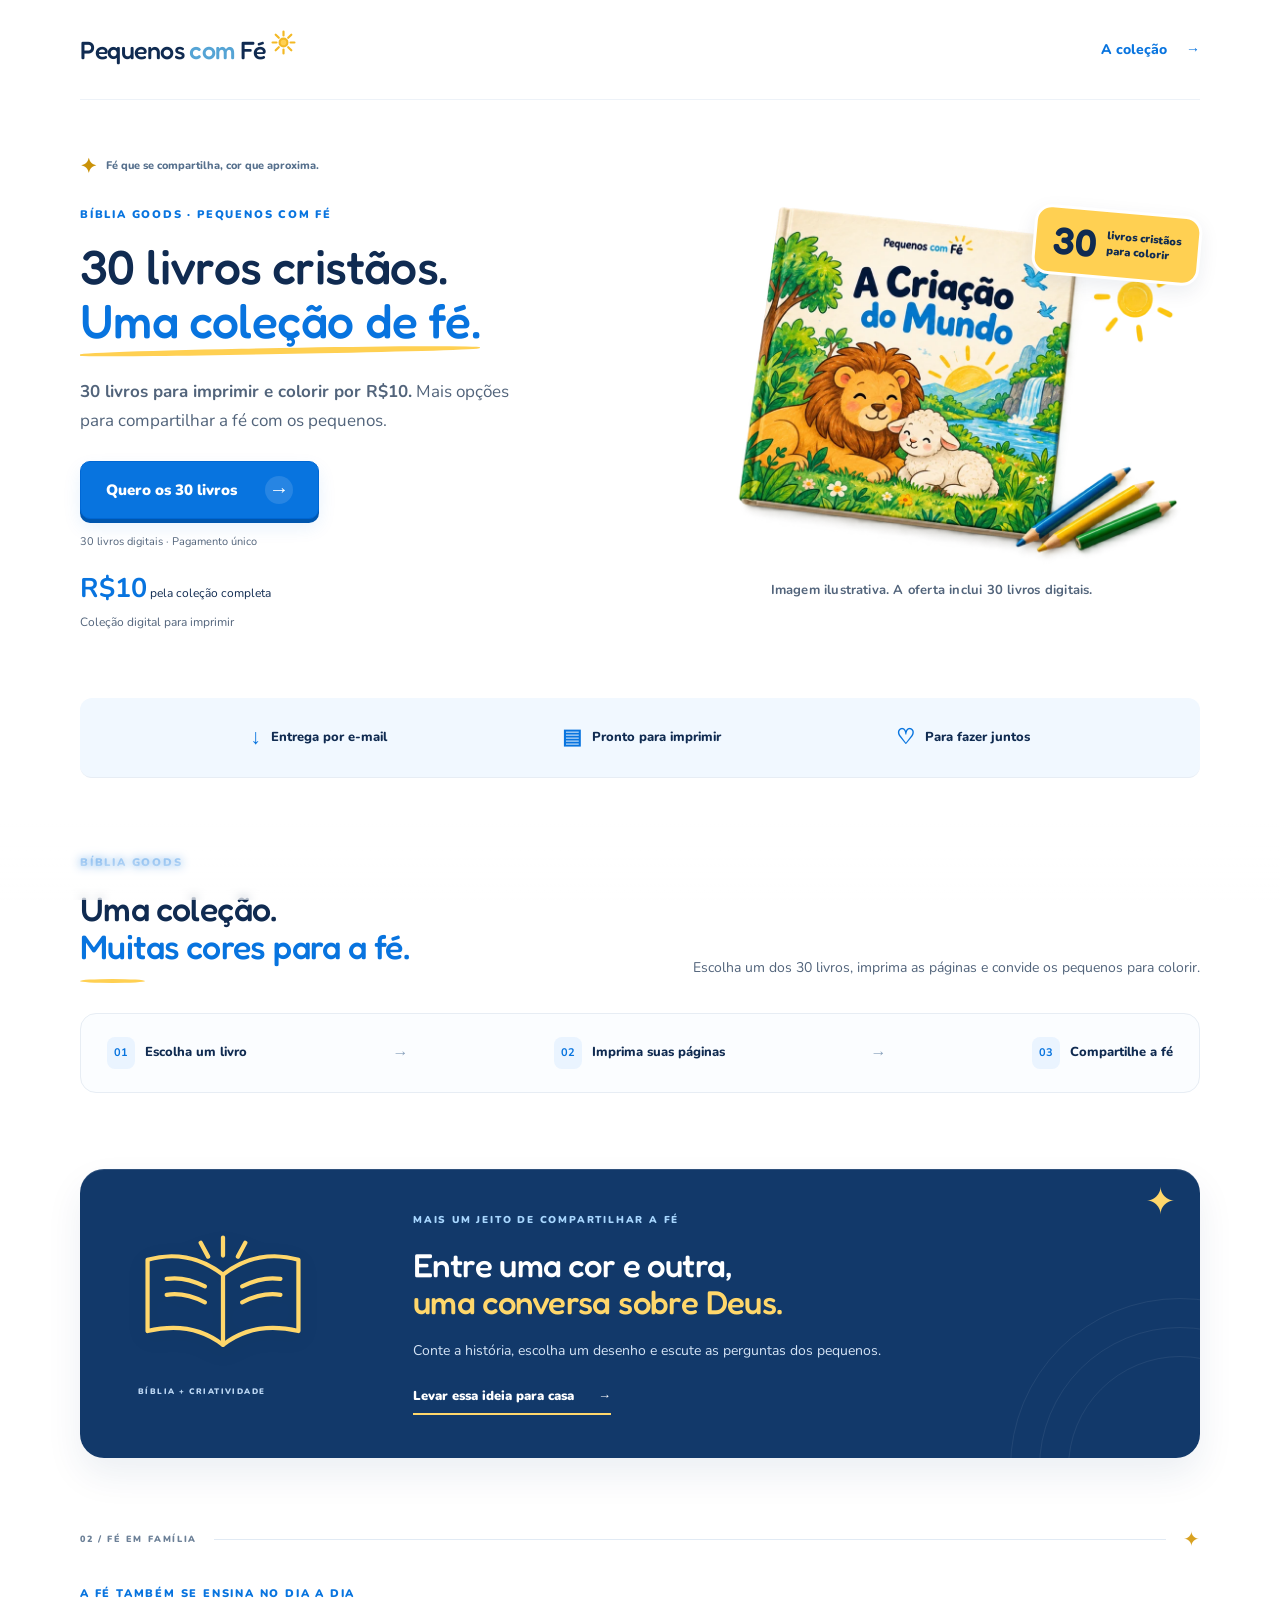
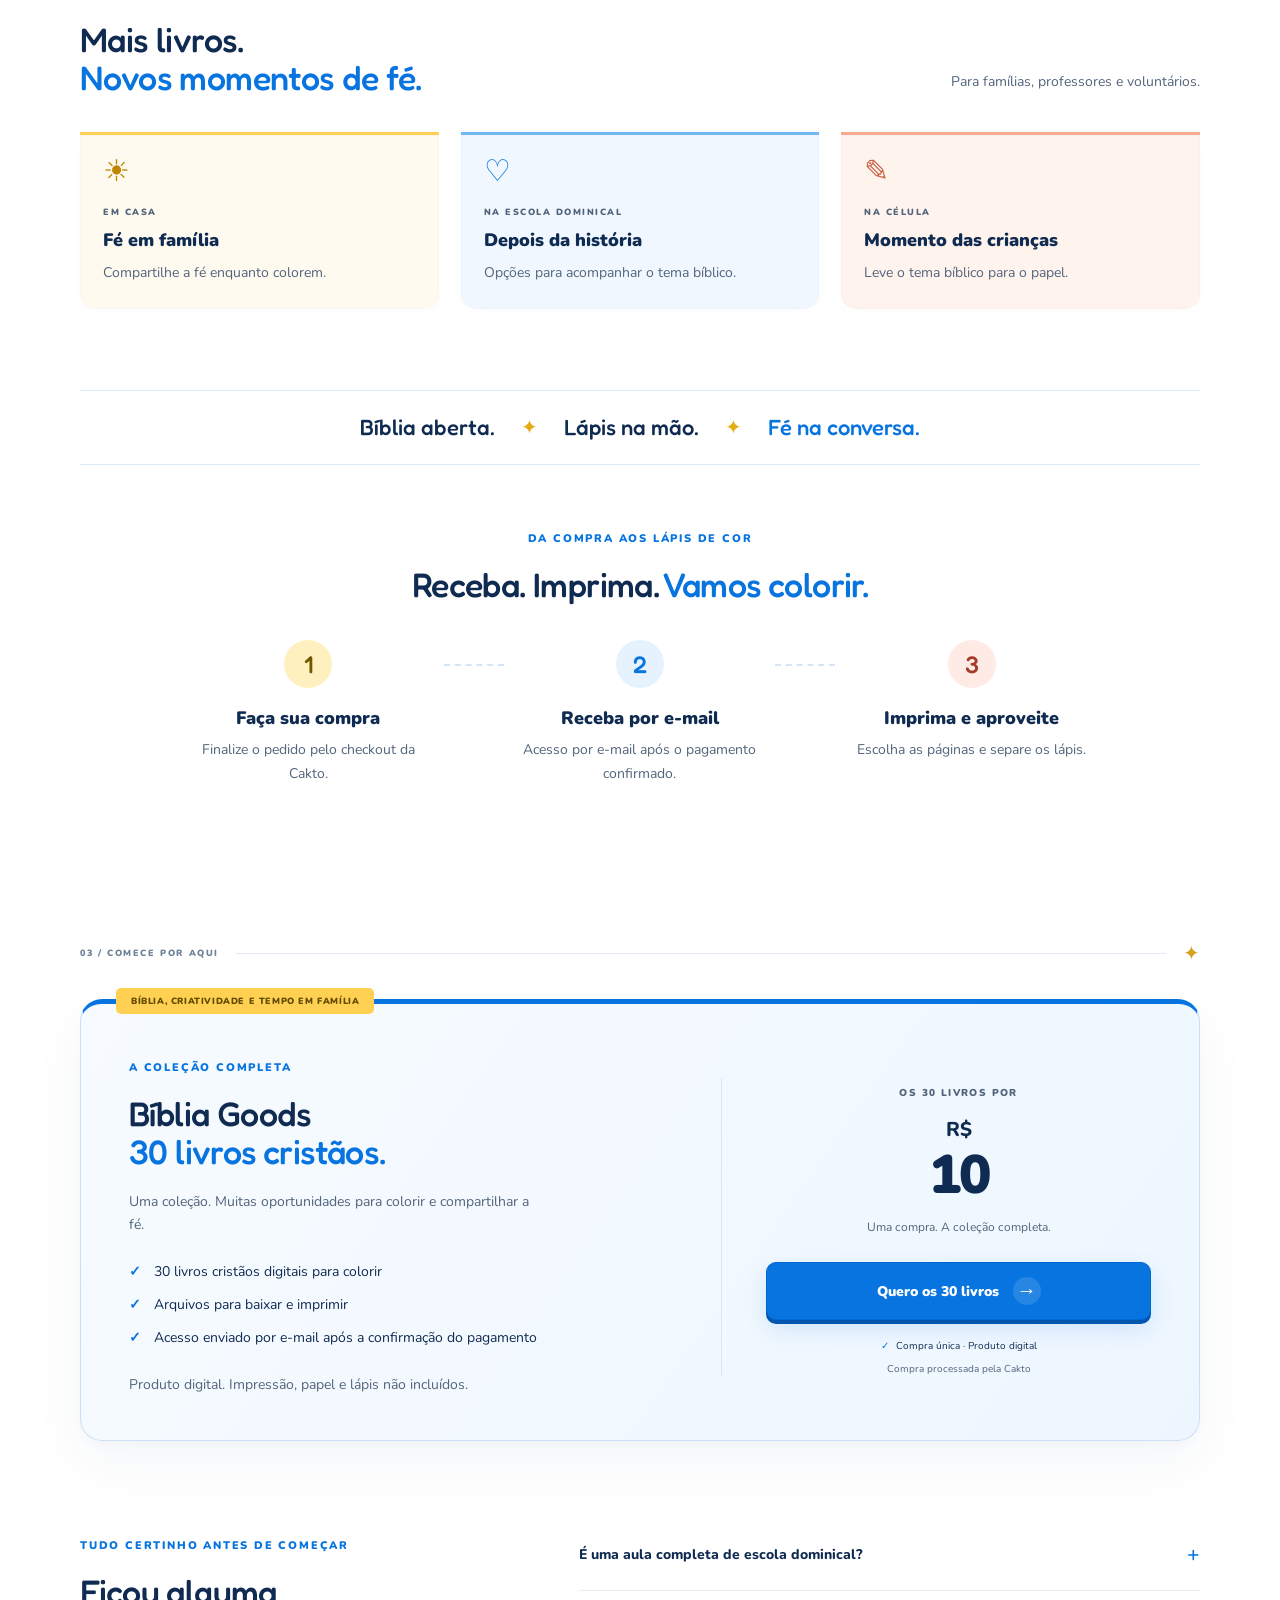
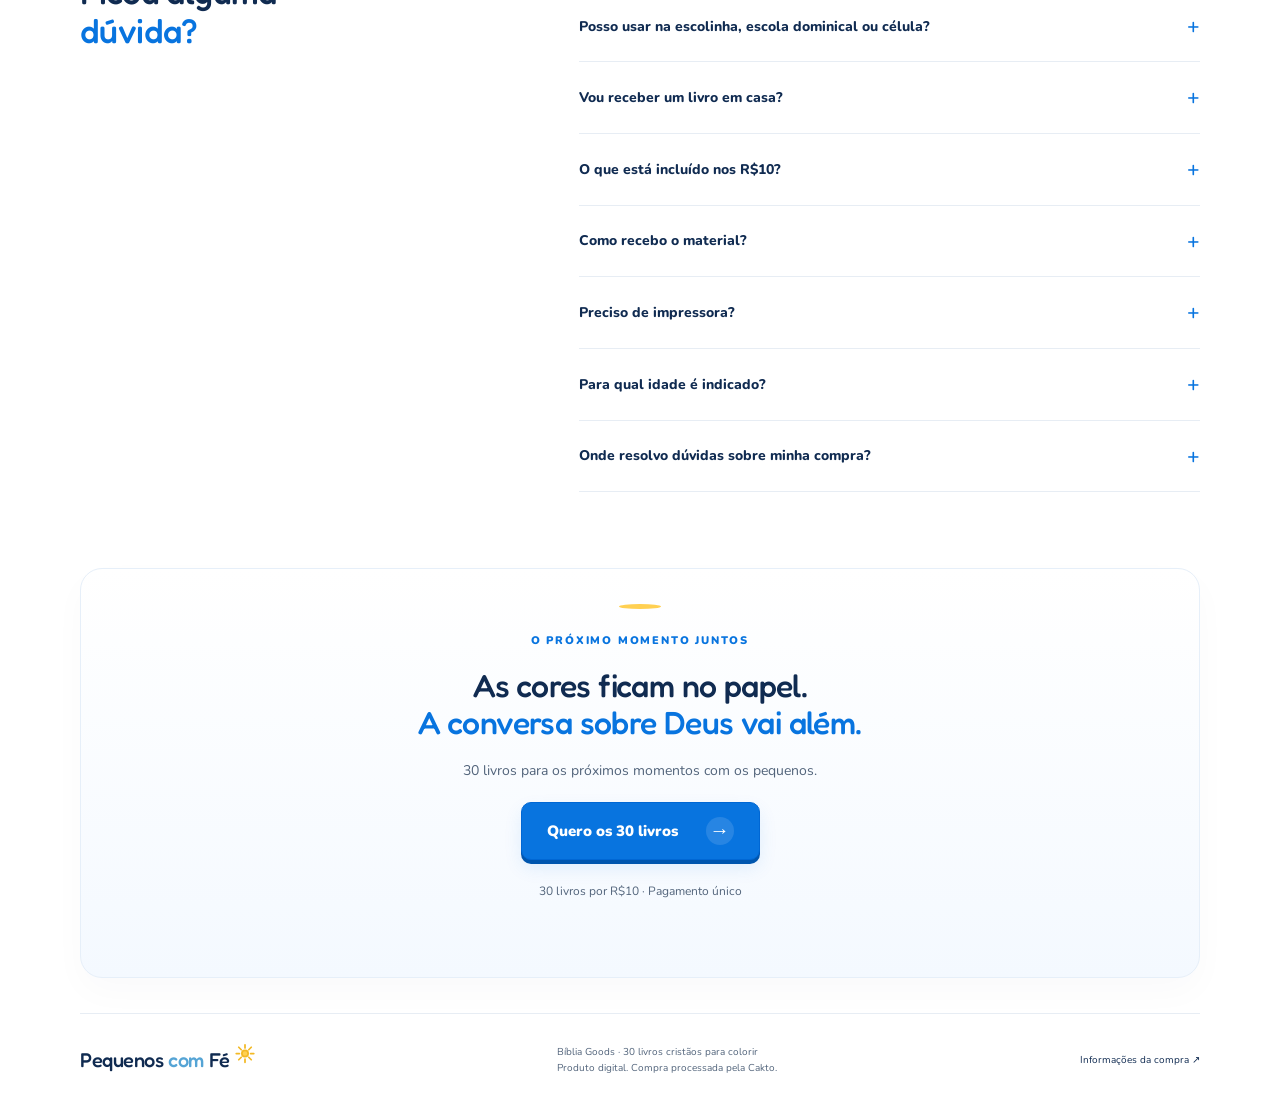
==== commit a454dce2: "LPV2: detalhes da coleção, preço e CTAs" ====
--- a/index.html
+++ b/index.html
@@ -1,12 +1,12 @@
 <!doctype html>
 <html lang="pt-BR"><head><meta charset="utf-8"><meta name="viewport" content="width=device-width,initial-scale=1"><title>Bíblia Goods | 30 Livros Cristãos para Colorir por R$10</title><meta name="description" content="Bíblia Goods: coleção digital com 30 livros cristãos para imprimir e colorir por R$10. Fé e criatividade para os momentos com os pequenos."><meta name="theme-color" content="#ffffff"><link rel="preconnect" href="https://fonts.googleapis.com"><link rel="preconnect" href="https://fonts.gstatic.com" crossorigin><link href="https://fonts.googleapis.com/css2?family=Fredoka:wght@500;600&family=Nunito:wght@400;600;700;800;900&display=swap" rel="stylesheet"><link rel="stylesheet" href="style.css"></head>
-<body id="inicio"><header class="wrap header"><a class="brand" href="#inicio" aria-label="Pequenos com Fé, início">Pequenos <span>com</span> Fé<svg aria-hidden="true" viewBox="0 0 32 32"><path d="M16 2v5m0 18v5M2 16h5m18 0h5M6 6l4 4m12 12 4 4M6 26l4-4M22 10l4-4"/><circle cx="16" cy="16" r="5"/></svg></a><a class="nav-link" href="#previas">Veja por dentro <span aria-hidden="true">→</span></a></header>
-<div class="scroll-progress" aria-hidden="true"><span></span></div><main><section class="wrap hero" aria-labelledby="hero-title"><div class="hero-copy"><div class="hero-signature"><span aria-hidden="true">✦</span> Fé que se compartilha, cor que aproxima.</div><p class="eyebrow">BÍBLIA GOODS · PEQUENOS COM FÉ</p><h1 id="hero-title">30 livros cristãos.<br><span class="underline">Uma coleção de fé.</span></h1><p class="lead"><strong>30 livros para imprimir e colorir por R$10.</strong> Mais opções para compartilhar a fé com os pequenos.</p></div><figure class="hero-art"><img src="assets/hero-book.webp" alt="Mockup ilustrativo de A Criação do Mundo, com sol e lápis de cor" width="1200" height="800" fetchpriority="high"><figcaption>Imagem ilustrativa. A oferta inclui 30 livros digitais.</figcaption></figure><div class="hero-action"><a class="button checkout " href="https://pay.cakto.com.br/322xcgf_1241371">Quero os 30 livros<span aria-hidden="true">→</span></a><p class="cta-support">30 livros digitais · Pagamento único</p><p class="price-note"><strong>30 livros por R$10</strong></p><p class="small">Coleção digital para imprimir</p></div></section>
+<body id="inicio"><header class="wrap header"><a class="brand" href="#inicio" aria-label="Pequenos com Fé, início">Pequenos <span>com</span> Fé<svg aria-hidden="true" viewBox="0 0 32 32"><path d="M16 2v5m0 18v5M2 16h5m18 0h5M6 6l4 4m12 12 4 4M6 26l4-4M22 10l4-4"/><circle cx="16" cy="16" r="5"/></svg></a><a class="nav-link" href="#previas">A coleção <span aria-hidden="true">→</span></a></header>
+<div class="scroll-progress" aria-hidden="true"><span></span></div><main><section class="wrap hero" aria-labelledby="hero-title"><div class="hero-copy"><div class="hero-signature"><span aria-hidden="true">✦</span> Fé que se compartilha, cor que aproxima.</div><p class="eyebrow">BÍBLIA GOODS · PEQUENOS COM FÉ</p><h1 id="hero-title">30 livros cristãos.<br><span class="underline">Uma coleção de fé.</span></h1><p class="lead"><strong>30 livros para imprimir e colorir por R$10.</strong> Mais opções para compartilhar a fé com os pequenos.</p></div><figure class="hero-art"><div class="collection-stamp"><strong>30</strong><span>livros cristãos<br>para colorir</span></div><img src="assets/hero-book.webp" alt="Mockup ilustrativo de A Criação do Mundo, com sol e lápis de cor" width="1200" height="800" fetchpriority="high"><figcaption>Imagem ilustrativa. A oferta inclui 30 livros digitais.</figcaption></figure><div class="hero-action"><a class="button checkout " href="https://pay.cakto.com.br/322xcgf_1241371">Quero os 30 livros<span aria-hidden="true">→</span></a><p class="cta-support">30 livros digitais · Pagamento único</p><p class="price-note"><strong>R$10</strong><span class="price-context"> pela coleção completa</span></p><p class="small">Coleção digital para imprimir</p></div></section>
 <div class="wrap reassurance"><span><b aria-hidden="true">↓</b> Entrega por e-mail</span><span><b aria-hidden="true">▤</b> Pronto para imprimir</span><span><b aria-hidden="true">♡</b> Para fazer juntos</span></div>
-<section class="wrap section previews" id="previas"><div class="section-heading"><div><p class="eyebrow">BÍBLIA GOODS</p><h2>Uma coleção.<br><span>Muitas cores para a fé.</span></h2></div><p>Escolha um dos 30 livros, imprima as páginas e convide os pequenos para colorir.</p></div></section>
+<section class="wrap section previews" id="previas"><div class="section-heading"><div><p class="eyebrow">BÍBLIA GOODS</p><h2>Uma coleção.<br><span>Muitas cores para a fé.</span></h2></div><p>Escolha um dos 30 livros, imprima as páginas e convide os pequenos para colorir.</p></div><div class="collection-path" aria-label="Como aproveitar a coleção"><span><b>01</b> Escolha um livro</span><i aria-hidden="true">→</i><span><b>02</b> Imprima suas páginas</span><i aria-hidden="true">→</i><span><b>03</b> Compartilhe a fé</span></div></section>
 <section class="faith-pause wrap" aria-labelledby="faith-title"><span class="faith-orbit" aria-hidden="true"></span><div class="faith-symbol" aria-hidden="true"><svg viewBox="0 0 160 130"><path d="M80 109C57 91 30 91 9 96V29c24-7 49-3 71 14 22-17 47-21 71-14v67c-21-5-48-5-71 13Z"/><path d="M80 43v66M27 47c12-2 24 1 36 7M27 62c12-2 24 1 36 7M98 54c12-6 24-9 36-7M98 69c12-6 24-9 36-7M80 8v17M59 13l7 13M101 13l-7 13"/></svg><span>BÍBLIA + CRIATIVIDADE</span></div><div><p class="eyebrow">MAIS UM JEITO DE COMPARTILHAR A FÉ</p><h2 id="faith-title">Entre uma cor e outra,<br><span>uma conversa sobre Deus.</span></h2><p>Conte a história, escolha um desenho e escute as perguntas dos pequenos.</p><a href="#oferta" class="faith-link">Levar essa ideia para casa <span aria-hidden="true">→</span></a></div><span class="faith-spark" aria-hidden="true">✦</span></section><section class="wrap section moments"><div class="chapter-mark" aria-hidden="true"><span>02 / FÉ EM FAMÍLIA</span><i></i><b>✦</b></div><div class="section-heading"><div><p class="eyebrow">A FÉ TAMBÉM SE ENSINA NO DIA A DIA</p><h2>Mais livros.<br><span>Novos momentos de fé.</span></h2></div><p>Para famílias, professores e voluntários.</p></div><div class="moment-grid"><article><span class="moment-icon" aria-hidden="true">☀</span><p class="moment-label">EM CASA</p><h3>Fé em família</h3><p>Compartilhe a fé enquanto colorem.</p></article><article><span class="moment-icon" aria-hidden="true">♡</span><p class="moment-label">NA ESCOLA DOMINICAL</p><h3>Depois da história</h3><p>Opções para acompanhar o tema bíblico.</p></article><article><span class="moment-icon" aria-hidden="true">✎</span><p class="moment-label">NA CÉLULA</p><h3>Momento das crianças</h3><p>Leve o tema bíblico para o papel.</p></article></div></section>
-<div class="wrap story-ribbon" aria-label="Bíblia, cor e conexão"><span>Bíblia aberta.</span><i aria-hidden="true">✦</i><span>Lápis na mão.</span><i aria-hidden="true">✦</i><strong>Fé na conversa.</strong></div><section class="wrap section how"><div class="center-title"><p class="eyebrow">DA COMPRA AOS LÁPIS DE COR</p><h2>Receba. Imprima. <span>Colora.</span></h2></div><div class="steps"><article><span>1</span><h3>Faça sua compra</h3><p>Finalize o pedido pelo checkout da Cakto.</p></article><article><span>2</span><h3>Receba por e-mail</h3><p>Acesso por e-mail após o pagamento confirmado.</p></article><article><span>3</span><h3>Imprima e aproveite</h3><p>Escolha as páginas e separe os lápis.</p></article></div></section>
-<section class="wrap section" id="oferta"><div class="chapter-mark" aria-hidden="true"><span>03 / COMECE POR AQUI</span><i></i><b>✦</b></div><div class="offer"><div class="offer-content"><span class="offer-tab">BÍBLIA, CRIATIVIDADE E TEMPO EM FAMÍLIA</span><p class="eyebrow">A COLEÇÃO COMPLETA</p><h2>Bíblia Goods<br><span>30 livros cristãos.</span></h2><p>Uma coleção. Muitas oportunidades para colorir e compartilhar a fé.</p><ul class="includes"><li>30 livros cristãos digitais para colorir</li><li>Arquivos para baixar e imprimir</li><li>Acesso enviado por e-mail após a confirmação do pagamento</li></ul><p class="digital-note">Produto digital. Impressão, papel e lápis não incluídos.</p></div><div class="offer-purchase"><span class="offer-label">PAGAMENTO ÚNICO</span><p class="offer-price">R$ <strong>10</strong></p><p class="fee">Pelos 30 livros · Pagamento único</p><a class="button checkout " href="https://pay.cakto.com.br/322xcgf_1241371">Quero os 30 livros<span aria-hidden="true">→</span></a><p class="purchase-reassurance"><span aria-hidden="true">✓</span> Compra única · Produto digital</p><p class="small">Compra processada pela Cakto</p></div></div></section>
+<div class="wrap story-ribbon" aria-label="Bíblia, cor e conexão"><span>Bíblia aberta.</span><i aria-hidden="true">✦</i><span>Lápis na mão.</span><i aria-hidden="true">✦</i><strong>Fé na conversa.</strong></div><section class="wrap section how"><div class="center-title"><p class="eyebrow">DA COMPRA AOS LÁPIS DE COR</p><h2>Receba. Imprima. <span>Vamos colorir.</span></h2></div><div class="steps"><article><span>1</span><h3>Faça sua compra</h3><p>Finalize o pedido pelo checkout da Cakto.</p></article><article><span>2</span><h3>Receba por e-mail</h3><p>Acesso por e-mail após o pagamento confirmado.</p></article><article><span>3</span><h3>Imprima e aproveite</h3><p>Escolha as páginas e separe os lápis.</p></article></div></section>
+<section class="wrap section" id="oferta"><div class="chapter-mark" aria-hidden="true"><span>03 / COMECE POR AQUI</span><i></i><b>✦</b></div><div class="offer"><div class="offer-content"><span class="offer-tab">BÍBLIA, CRIATIVIDADE E TEMPO EM FAMÍLIA</span><p class="eyebrow">A COLEÇÃO COMPLETA</p><h2>Bíblia Goods<br><span>30 livros cristãos.</span></h2><p>Uma coleção. Muitas oportunidades para colorir e compartilhar a fé.</p><ul class="includes"><li>30 livros cristãos digitais para colorir</li><li>Arquivos para baixar e imprimir</li><li>Acesso enviado por e-mail após a confirmação do pagamento</li></ul><p class="digital-note">Produto digital. Impressão, papel e lápis não incluídos.</p></div><div class="offer-purchase"><span class="offer-label">OS 30 LIVROS POR</span><p class="offer-price">R$ <strong>10</strong></p><p class="fee">Uma compra. A coleção completa.</p><a class="button checkout " href="https://pay.cakto.com.br/322xcgf_1241371">Quero os 30 livros<span aria-hidden="true">→</span></a><p class="purchase-reassurance"><span aria-hidden="true">✓</span> Compra única · Produto digital</p><p class="small">Compra processada pela Cakto</p></div></div></section>
 <section class="wrap section faq"><div class="faq-heading"><p class="eyebrow">TUDO CERTINHO ANTES DE COMEÇAR</p><h2>Ficou alguma <span>dúvida?</span></h2></div><div class="questions"><details><summary>É uma aula completa de escola dominical?</summary><p>Não. São livros para colorir; o adulto conduz a história e a conversa.</p></details><details><summary>Posso usar na escolinha, escola dominical ou célula?</summary><p>Confirme as condições de licença e reprodução antes de usar com turmas. A compra não autoriza compartilhar ou revender o PDF.</p></details><details><summary>Vou receber um livro em casa?</summary><p>Não. Você recebe livros digitais para baixar e imprimir.</p></details><details><summary>O que está incluído nos R$10?</summary><p>A coleção com 30 livros cristãos digitais para colorir. Impressão, papel e lápis não estão incluídos.</p></details><details><summary>Como recebo o material?</summary><p>O acesso chega por e-mail após o pagamento confirmado. Confira spam e promoções.</p></details><details><summary>Preciso de impressora?</summary><p>Imprima em casa ou numa gráfica. Impressão não incluída.</p></details><details><summary>Para qual idade é indicado?</summary><p>Escolha os desenhos conforme a habilidade e o interesse da criança.</p></details><details><summary>Onde resolvo dúvidas sobre minha compra?</summary><p>Consulte os dados de atendimento do vendedor no checkout e nas informações da sua compra na Cakto.</p></details></div></section>
 <section class="wrap closing"><p class="eyebrow">O PRÓXIMO MOMENTO JUNTOS</p><h2>As cores ficam no papel.<br><span>A conversa sobre Deus vai além.</span></h2><p>30 livros para os próximos momentos com os pequenos.</p><a class="button checkout " href="https://pay.cakto.com.br/322xcgf_1241371">Quero os 30 livros<span aria-hidden="true">→</span></a><p class="small">30 livros por R$10 · Pagamento único</p></section></main>
 <footer class="wrap footer"><a class="brand" href="#inicio" aria-label="Pequenos com Fé, início">Pequenos <span>com</span> Fé<svg aria-hidden="true" viewBox="0 0 32 32"><path d="M16 2v5m0 18v5M2 16h5m18 0h5M6 6l4 4m12 12 4 4M6 26l4-4M22 10l4-4"/><circle cx="16" cy="16" r="5"/></svg></a><p>Bíblia Goods · 30 livros cristãos para colorir<br>Produto digital. Compra processada pela Cakto.</p><a href="https://pay.cakto.com.br/322xcgf_1241371">Informações da compra ↗</a></footer>
--- a/style.css
+++ b/style.css
@@ -53,3 +53,16 @@
 .offer-price .offer-current strong{font-size:54px}
 .closing-from{margin-right:4px}
 @media(max-width:680px){.offer-price .offer-from{font-size:13px}.offer-price .offer-current strong{font-size:49px}}
+
+/* LPV2: small collection accents, keeping the established layout. */
+.collection-stamp{position:absolute;right:24px;top:7%;z-index:2;display:flex;align-items:center;gap:10px;padding:13px 17px;background:#ffd052;border:3px solid #fff;border-radius:17px;box-shadow:0 7px 20px #102b5114;rotate:5deg;color:#102b51}
+.collection-stamp strong{font:600 38px/1 'Fredoka',sans-serif}
+.collection-stamp span{font-size:11px;font-weight:900;line-height:1.35}
+.price-note strong{font-size:27px;color:var(--blue)}
+.price-context{font-size:12px}
+.collection-path{display:flex;align-items:center;justify-content:space-between;gap:18px;padding:23px 26px;border:1px solid var(--line);border-radius:16px;background:#fbfdff}
+.collection-path span{display:flex;align-items:center;gap:10px;font-size:13px;font-weight:800}
+.collection-path b{color:var(--blue);font-size:11px;background:#eaf4ff;padding:7px;border-radius:8px}
+.collection-path i{font-style:normal;color:#8aa2bd}
+.offer-purchase .button{box-shadow:0 4px 0 #0056ae,0 9px 24px #0874df24}
+@media(max-width:680px){.collection-stamp{right:1px;top:3%;padding:9px 12px;gap:7px;border-radius:13px}.collection-stamp strong{font-size:29px}.collection-stamp span{font-size:9px}.collection-path{flex-direction:column;gap:13px;padding:20px}.collection-path i{display:none}.collection-path span{font-size:12px}.hero-action .price-note strong{font-size:24px}.price-context{font-size:11px}}
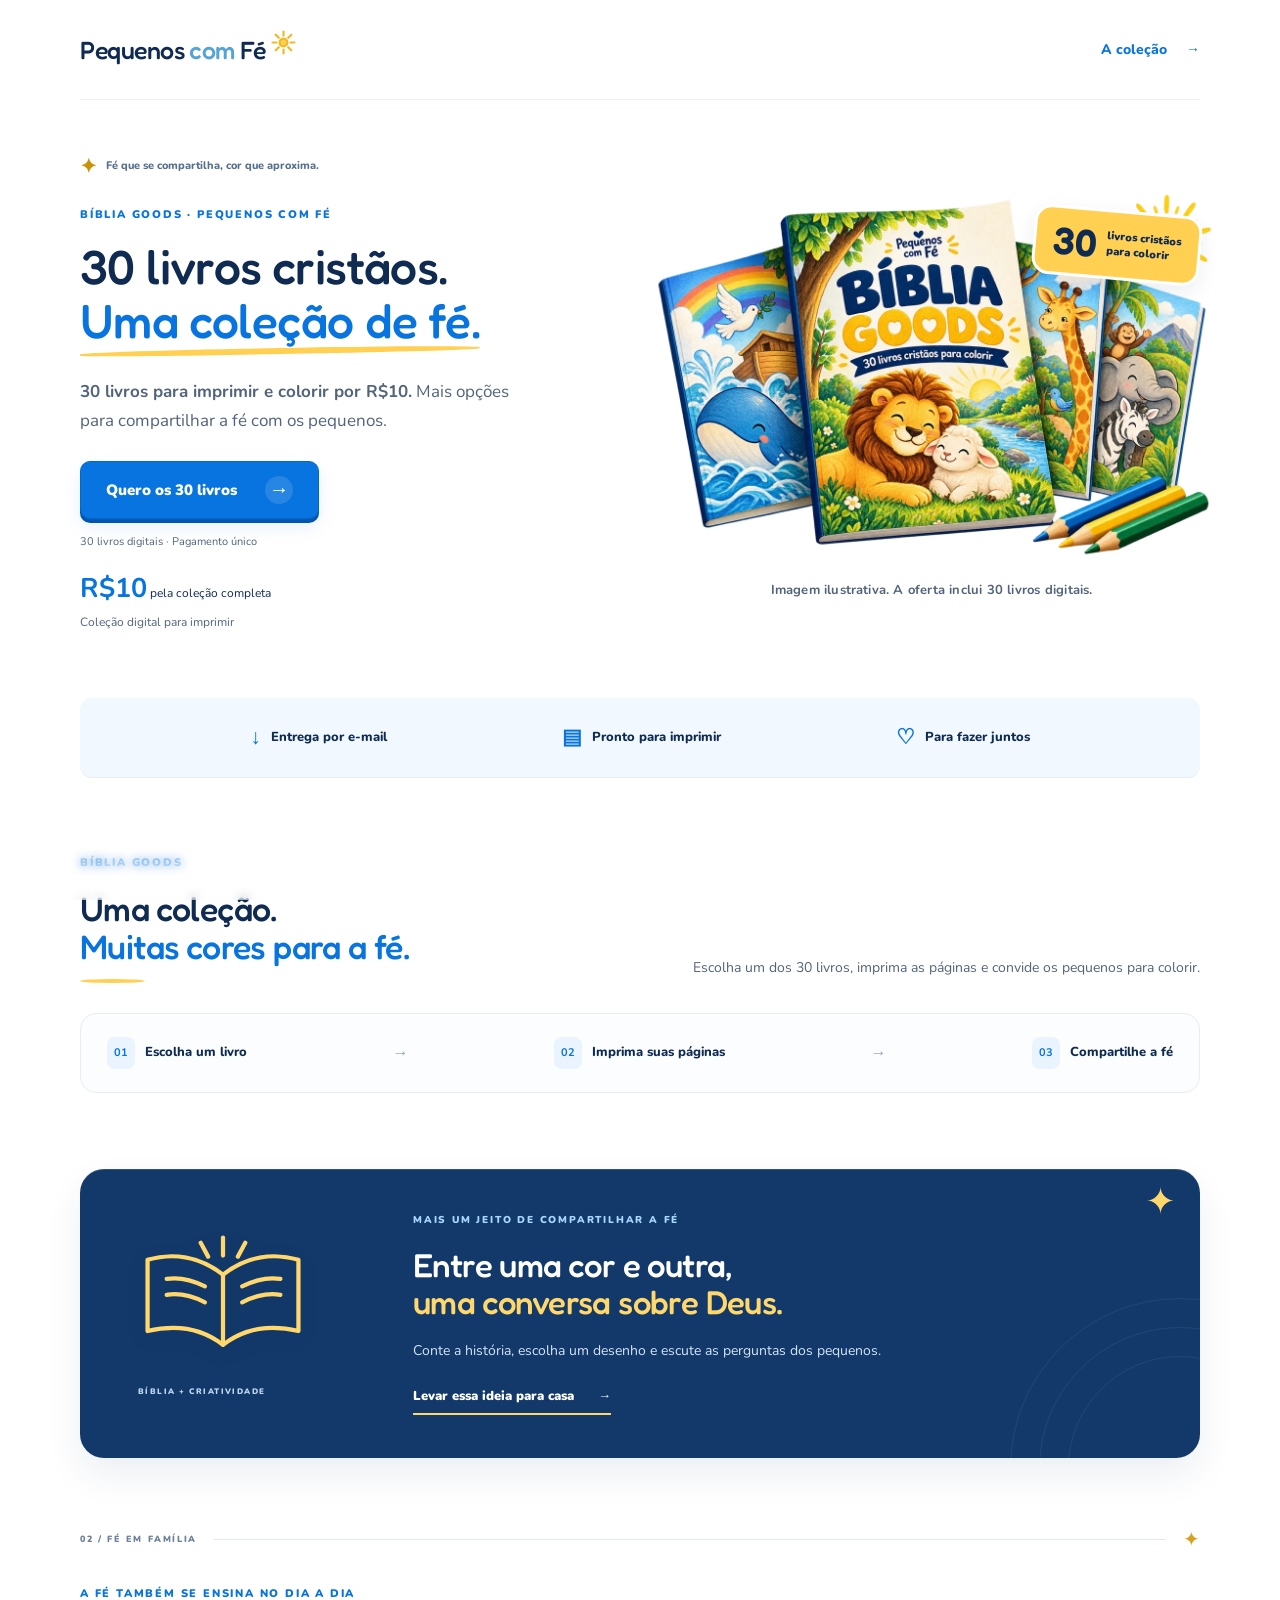
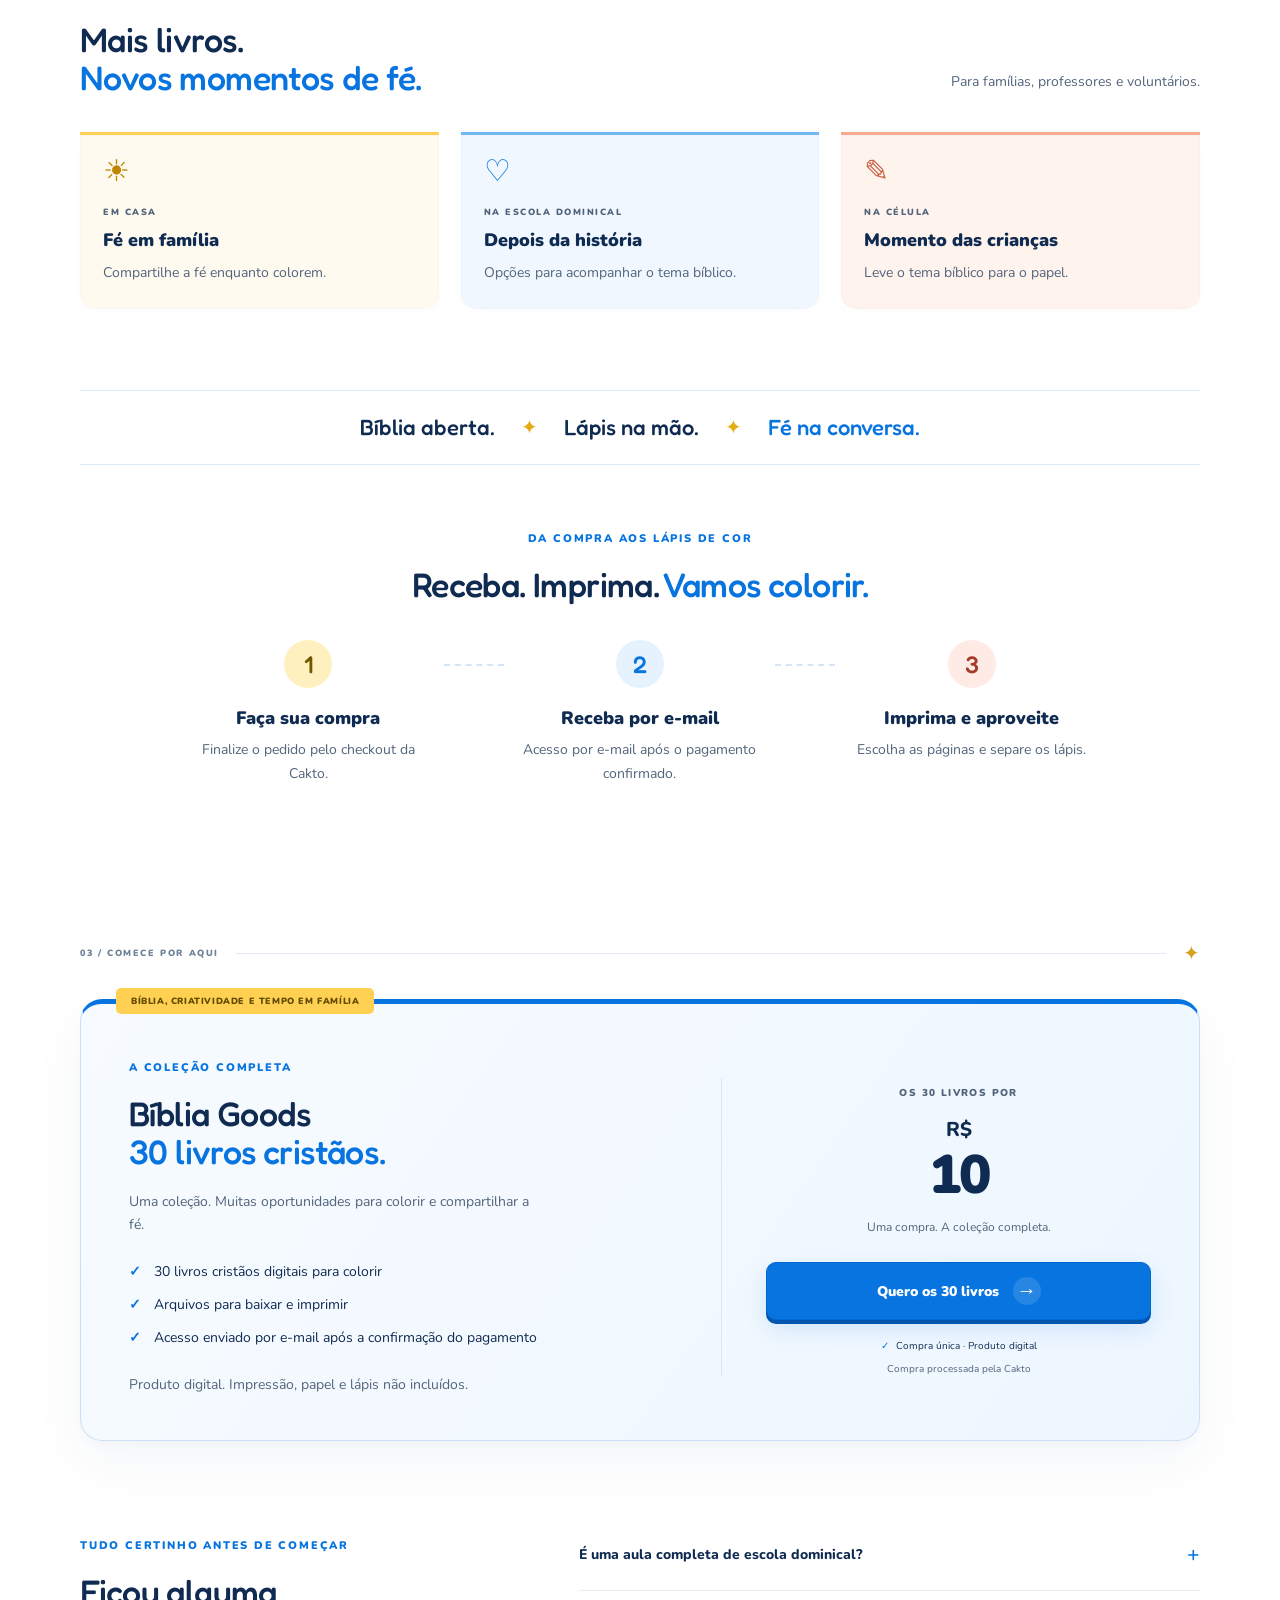
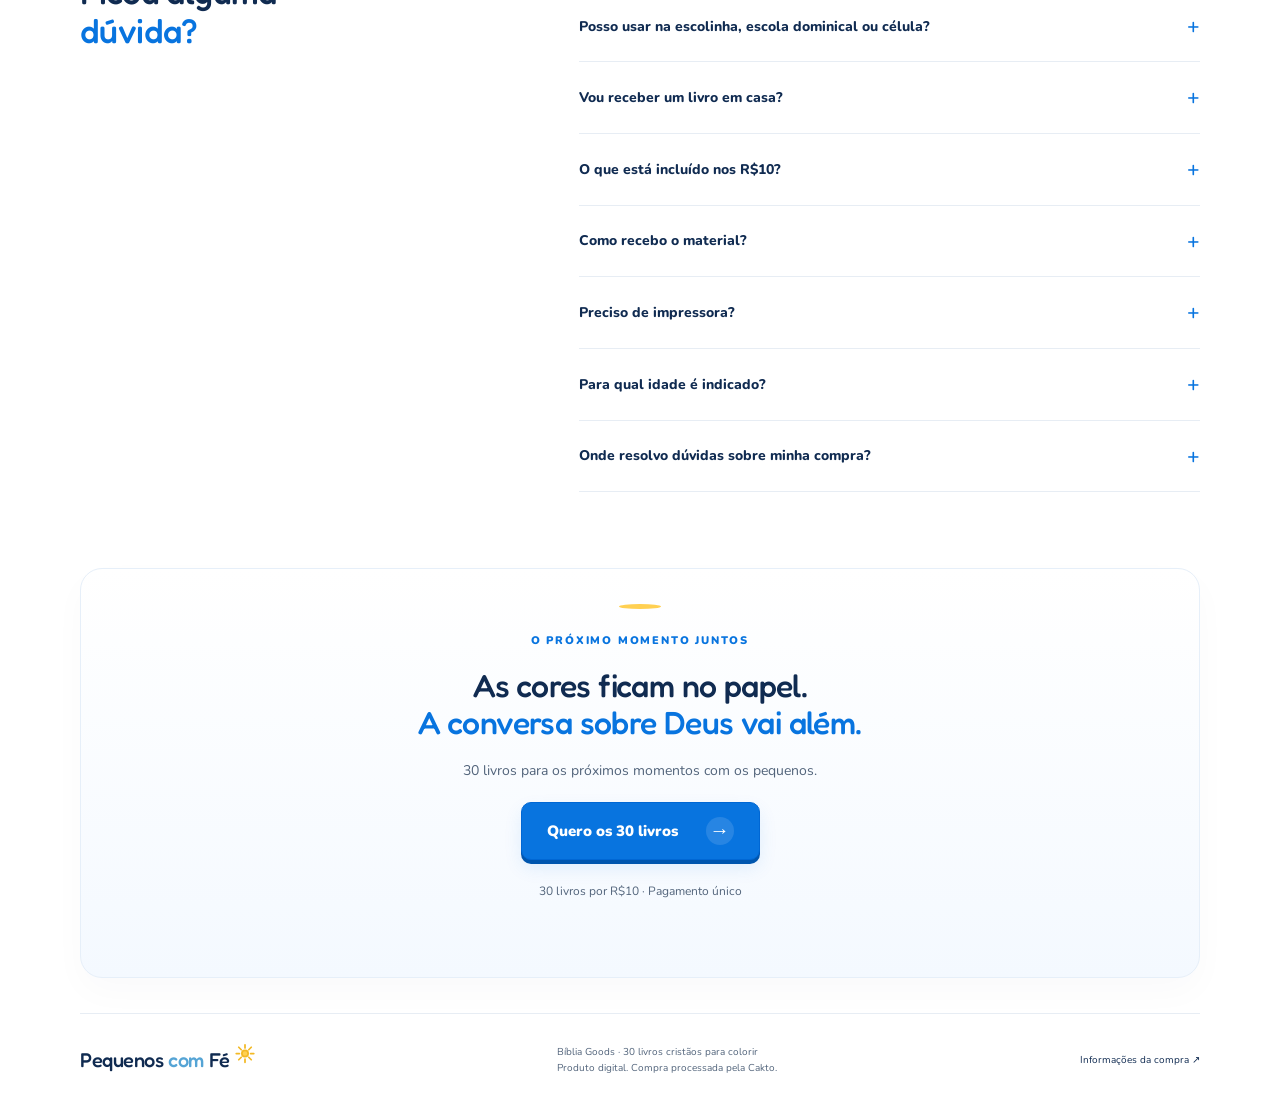
==== commit e57b15e2: "Atualiza hero com asset transparente da coleção" ====
--- a/index.html
+++ b/index.html
@@ -1,7 +1,7 @@
 <!doctype html>
 <html lang="pt-BR"><head><meta charset="utf-8"><meta name="viewport" content="width=device-width,initial-scale=1"><title>Bíblia Goods | 30 Livros Cristãos para Colorir por R$10</title><meta name="description" content="Bíblia Goods: coleção digital com 30 livros cristãos para imprimir e colorir por R$10. Fé e criatividade para os momentos com os pequenos."><meta name="theme-color" content="#ffffff"><link rel="preconnect" href="https://fonts.googleapis.com"><link rel="preconnect" href="https://fonts.gstatic.com" crossorigin><link href="https://fonts.googleapis.com/css2?family=Fredoka:wght@500;600&family=Nunito:wght@400;600;700;800;900&display=swap" rel="stylesheet"><link rel="stylesheet" href="style.css"></head>
 <body id="inicio"><header class="wrap header"><a class="brand" href="#inicio" aria-label="Pequenos com Fé, início">Pequenos <span>com</span> Fé<svg aria-hidden="true" viewBox="0 0 32 32"><path d="M16 2v5m0 18v5M2 16h5m18 0h5M6 6l4 4m12 12 4 4M6 26l4-4M22 10l4-4"/><circle cx="16" cy="16" r="5"/></svg></a><a class="nav-link" href="#previas">A coleção <span aria-hidden="true">→</span></a></header>
-<div class="scroll-progress" aria-hidden="true"><span></span></div><main><section class="wrap hero" aria-labelledby="hero-title"><div class="hero-copy"><div class="hero-signature"><span aria-hidden="true">✦</span> Fé que se compartilha, cor que aproxima.</div><p class="eyebrow">BÍBLIA GOODS · PEQUENOS COM FÉ</p><h1 id="hero-title">30 livros cristãos.<br><span class="underline">Uma coleção de fé.</span></h1><p class="lead"><strong>30 livros para imprimir e colorir por R$10.</strong> Mais opções para compartilhar a fé com os pequenos.</p></div><figure class="hero-art"><div class="collection-stamp"><strong>30</strong><span>livros cristãos<br>para colorir</span></div><img src="assets/hero-book.webp" alt="Mockup ilustrativo de A Criação do Mundo, com sol e lápis de cor" width="1200" height="800" fetchpriority="high"><figcaption>Imagem ilustrativa. A oferta inclui 30 livros digitais.</figcaption></figure><div class="hero-action"><a class="button checkout " href="https://pay.cakto.com.br/322xcgf_1241371">Quero os 30 livros<span aria-hidden="true">→</span></a><p class="cta-support">30 livros digitais · Pagamento único</p><p class="price-note"><strong>R$10</strong><span class="price-context"> pela coleção completa</span></p><p class="small">Coleção digital para imprimir</p></div></section>
+<div class="scroll-progress" aria-hidden="true"><span></span></div><main><section class="wrap hero" aria-labelledby="hero-title"><div class="hero-copy"><div class="hero-signature"><span aria-hidden="true">✦</span> Fé que se compartilha, cor que aproxima.</div><p class="eyebrow">BÍBLIA GOODS · PEQUENOS COM FÉ</p><h1 id="hero-title">30 livros cristãos.<br><span class="underline">Uma coleção de fé.</span></h1><p class="lead"><strong>30 livros para imprimir e colorir por R$10.</strong> Mais opções para compartilhar a fé com os pequenos.</p></div><figure class="hero-art"><div class="collection-stamp"><strong>30</strong><span>livros cristãos<br>para colorir</span></div><img src="assets/collection-hero.webp" alt="Mockup ilustrativo da coleção Bíblia Goods com livros, sol e lápis de cor" width="1200" height="800" fetchpriority="high"><figcaption>Imagem ilustrativa. A oferta inclui 30 livros digitais.</figcaption></figure><div class="hero-action"><a class="button checkout " href="https://pay.cakto.com.br/322xcgf_1241371">Quero os 30 livros<span aria-hidden="true">→</span></a><p class="cta-support">30 livros digitais · Pagamento único</p><p class="price-note"><strong>R$10</strong><span class="price-context"> pela coleção completa</span></p><p class="small">Coleção digital para imprimir</p></div></section>
 <div class="wrap reassurance"><span><b aria-hidden="true">↓</b> Entrega por e-mail</span><span><b aria-hidden="true">▤</b> Pronto para imprimir</span><span><b aria-hidden="true">♡</b> Para fazer juntos</span></div>
 <section class="wrap section previews" id="previas"><div class="section-heading"><div><p class="eyebrow">BÍBLIA GOODS</p><h2>Uma coleção.<br><span>Muitas cores para a fé.</span></h2></div><p>Escolha um dos 30 livros, imprima as páginas e convide os pequenos para colorir.</p></div><div class="collection-path" aria-label="Como aproveitar a coleção"><span><b>01</b> Escolha um livro</span><i aria-hidden="true">→</i><span><b>02</b> Imprima suas páginas</span><i aria-hidden="true">→</i><span><b>03</b> Compartilhe a fé</span></div></section>
 <section class="faith-pause wrap" aria-labelledby="faith-title"><span class="faith-orbit" aria-hidden="true"></span><div class="faith-symbol" aria-hidden="true"><svg viewBox="0 0 160 130"><path d="M80 109C57 91 30 91 9 96V29c24-7 49-3 71 14 22-17 47-21 71-14v67c-21-5-48-5-71 13Z"/><path d="M80 43v66M27 47c12-2 24 1 36 7M27 62c12-2 24 1 36 7M98 54c12-6 24-9 36-7M98 69c12-6 24-9 36-7M80 8v17M59 13l7 13M101 13l-7 13"/></svg><span>BÍBLIA + CRIATIVIDADE</span></div><div><p class="eyebrow">MAIS UM JEITO DE COMPARTILHAR A FÉ</p><h2 id="faith-title">Entre uma cor e outra,<br><span>uma conversa sobre Deus.</span></h2><p>Conte a história, escolha um desenho e escute as perguntas dos pequenos.</p><a href="#oferta" class="faith-link">Levar essa ideia para casa <span aria-hidden="true">→</span></a></div><span class="faith-spark" aria-hidden="true">✦</span></section><section class="wrap section moments"><div class="chapter-mark" aria-hidden="true"><span>02 / FÉ EM FAMÍLIA</span><i></i><b>✦</b></div><div class="section-heading"><div><p class="eyebrow">A FÉ TAMBÉM SE ENSINA NO DIA A DIA</p><h2>Mais livros.<br><span>Novos momentos de fé.</span></h2></div><p>Para famílias, professores e voluntários.</p></div><div class="moment-grid"><article><span class="moment-icon" aria-hidden="true">☀</span><p class="moment-label">EM CASA</p><h3>Fé em família</h3><p>Compartilhe a fé enquanto colorem.</p></article><article><span class="moment-icon" aria-hidden="true">♡</span><p class="moment-label">NA ESCOLA DOMINICAL</p><h3>Depois da história</h3><p>Opções para acompanhar o tema bíblico.</p></article><article><span class="moment-icon" aria-hidden="true">✎</span><p class="moment-label">NA CÉLULA</p><h3>Momento das crianças</h3><p>Leve o tema bíblico para o papel.</p></article></div></section>
